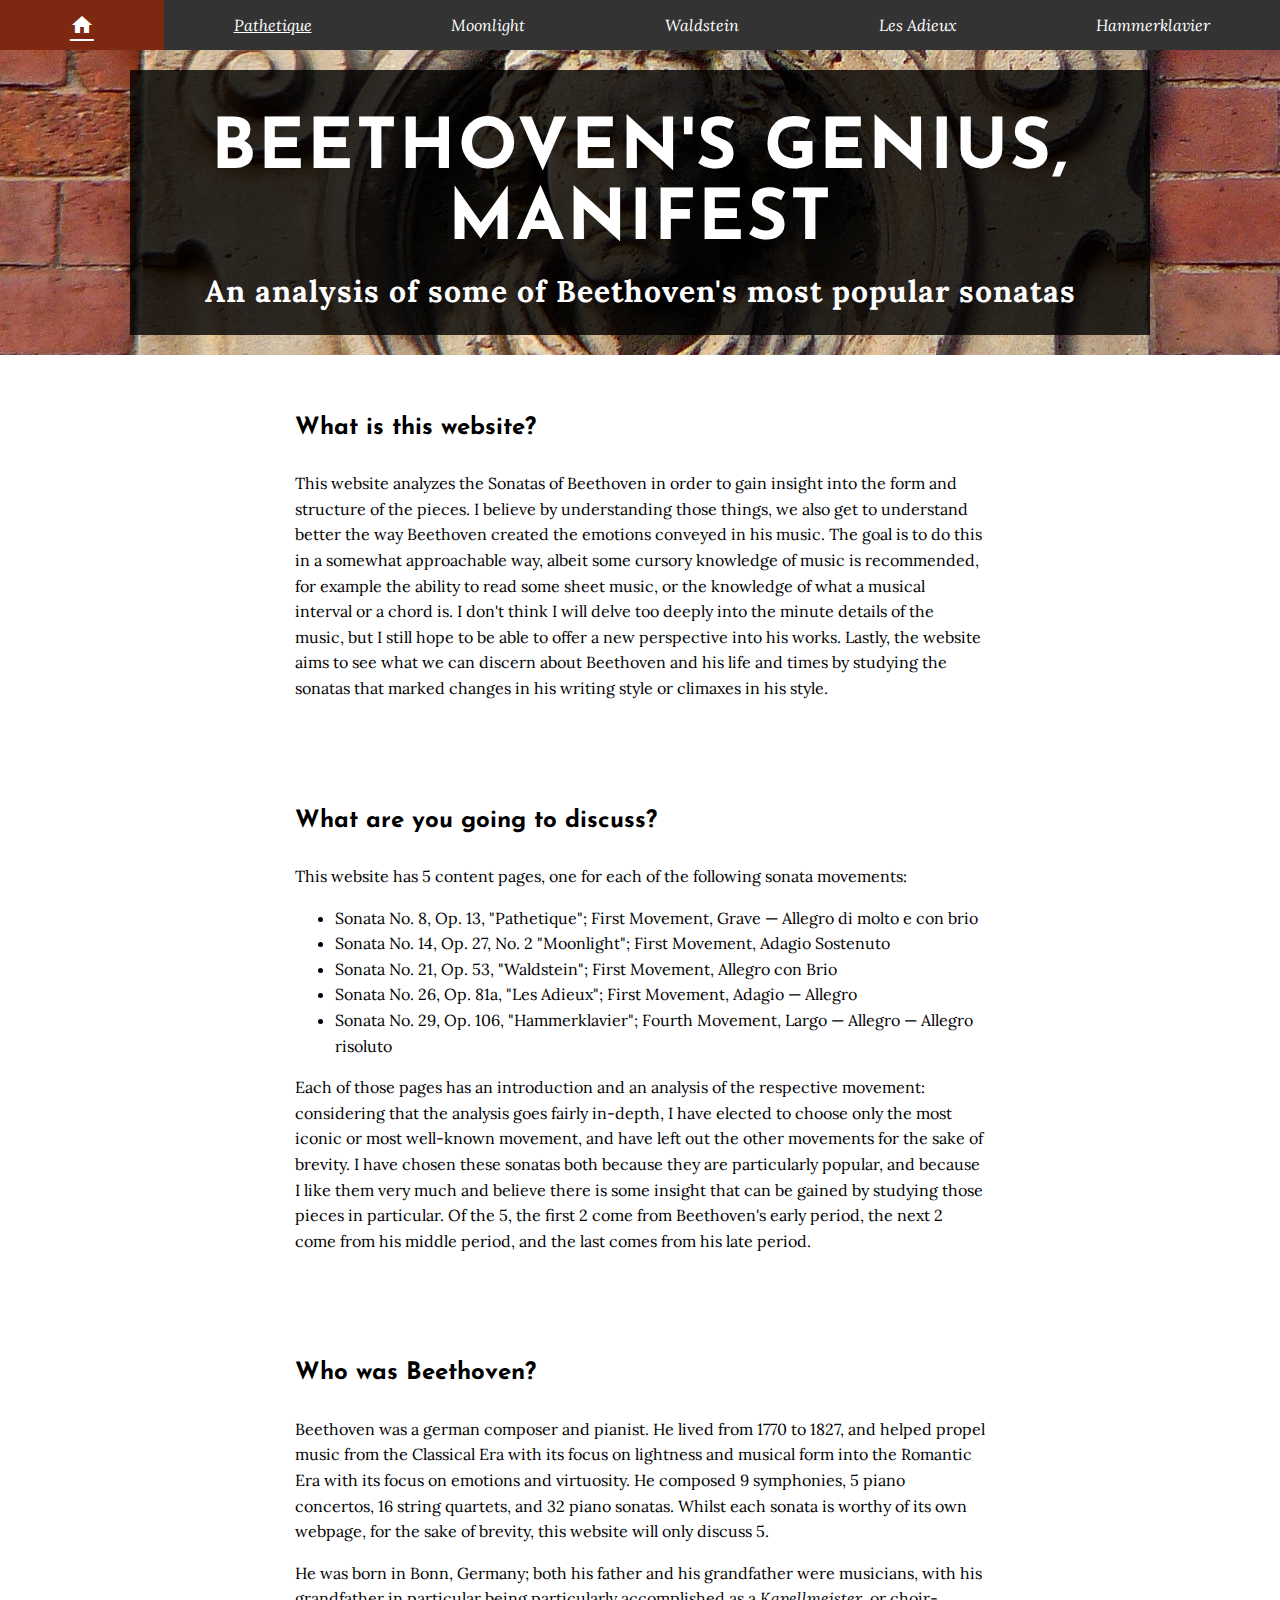
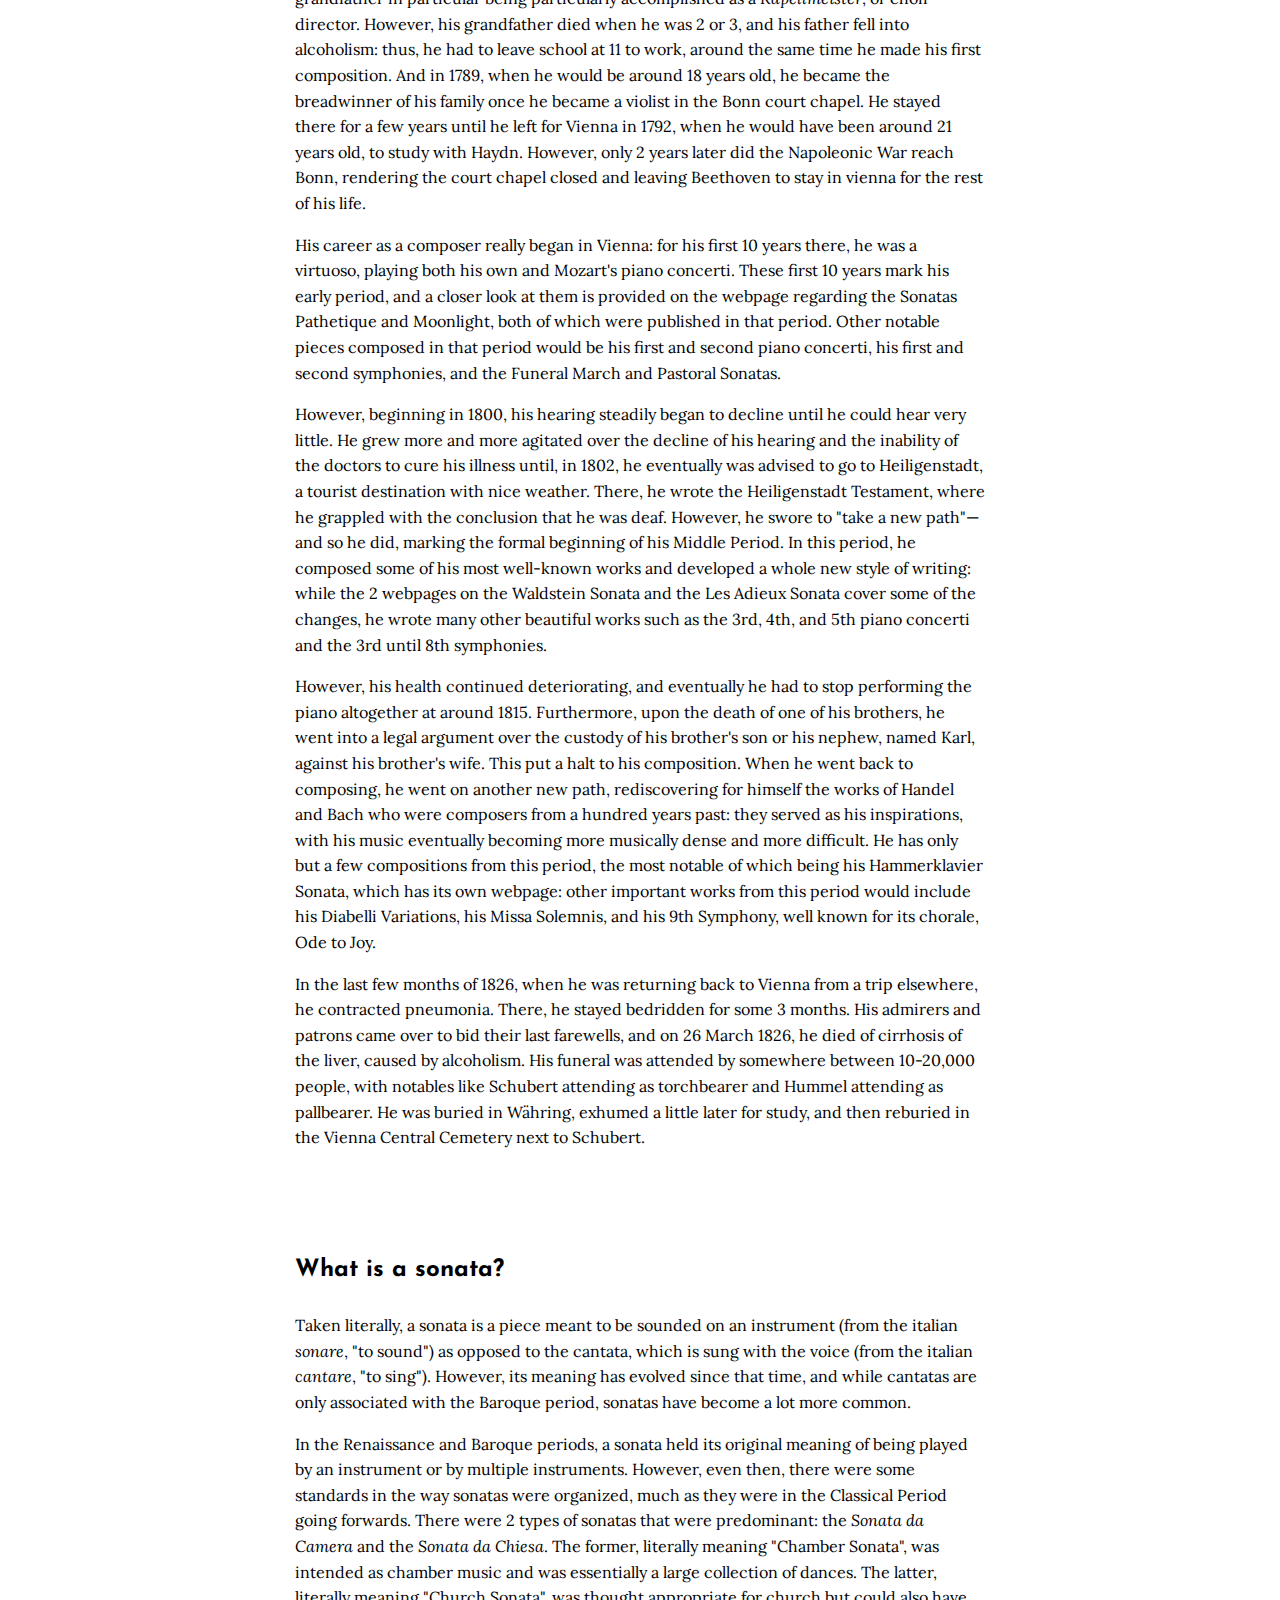
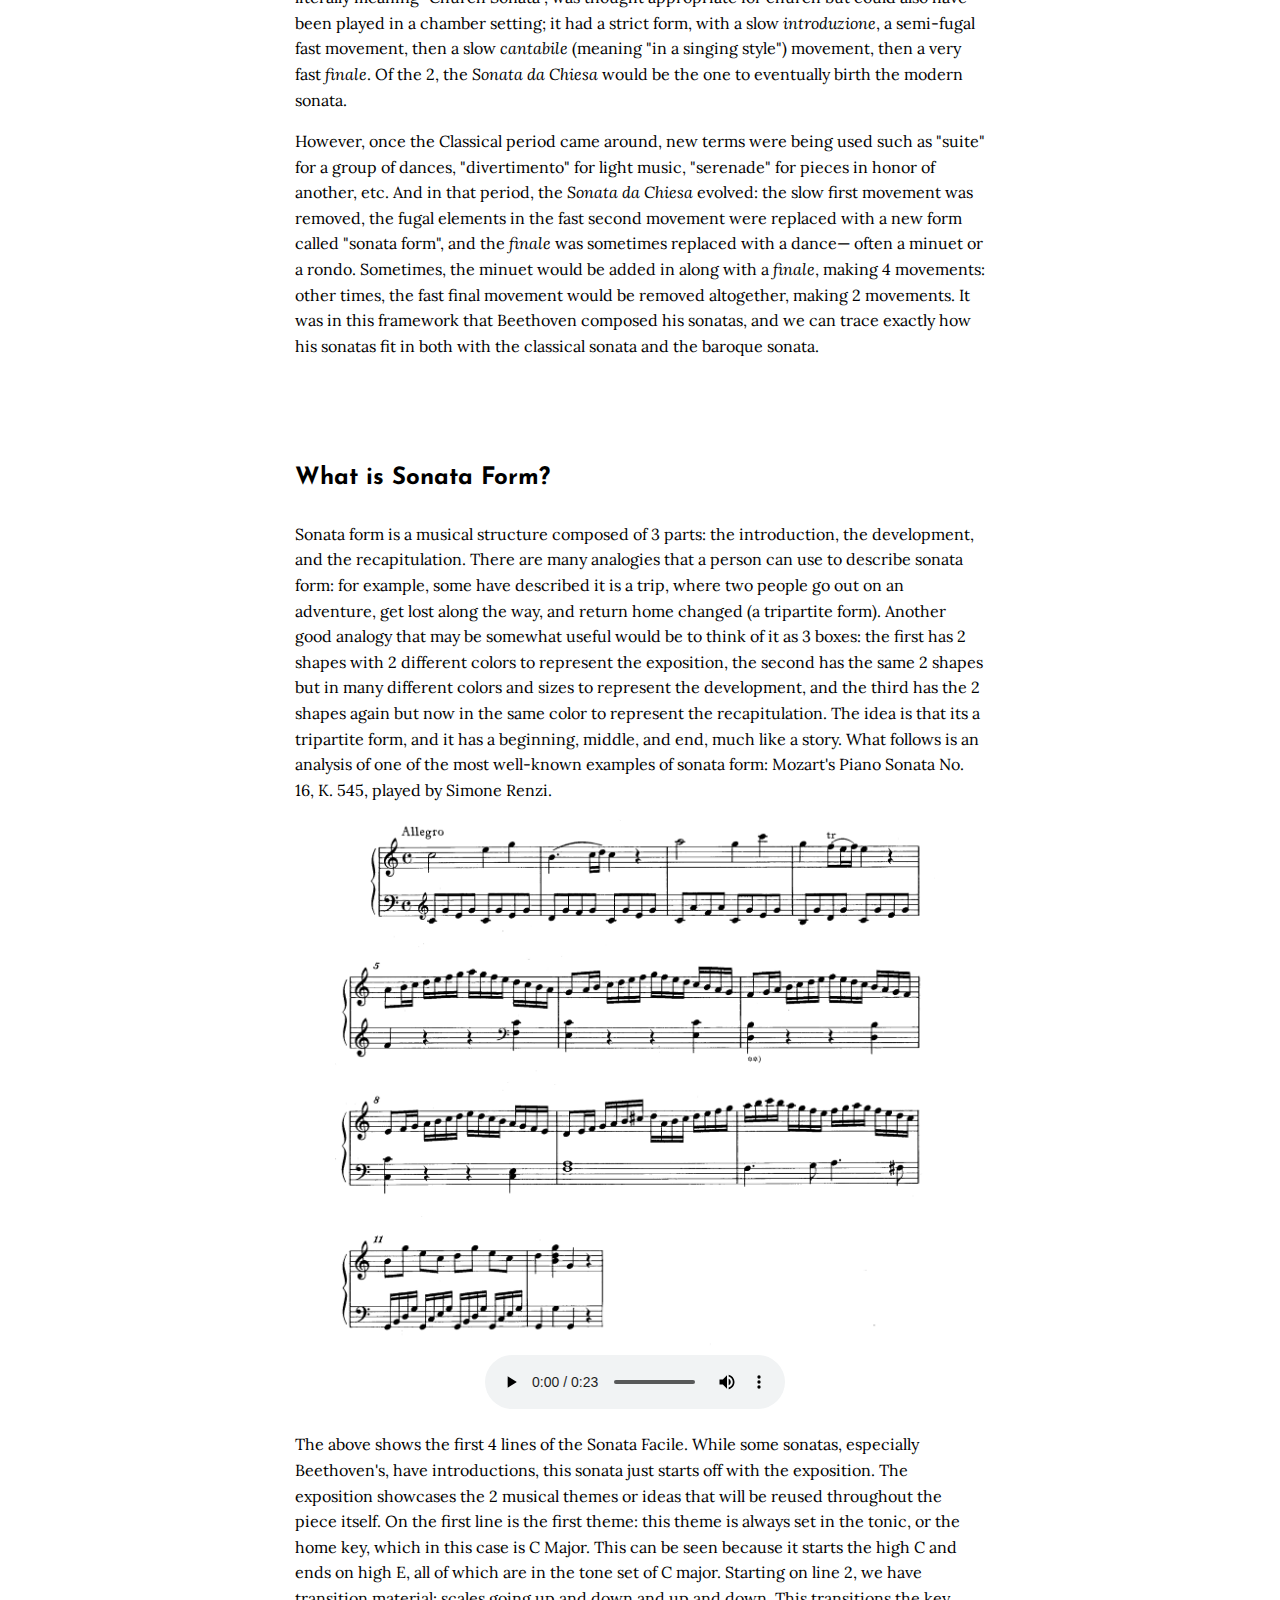
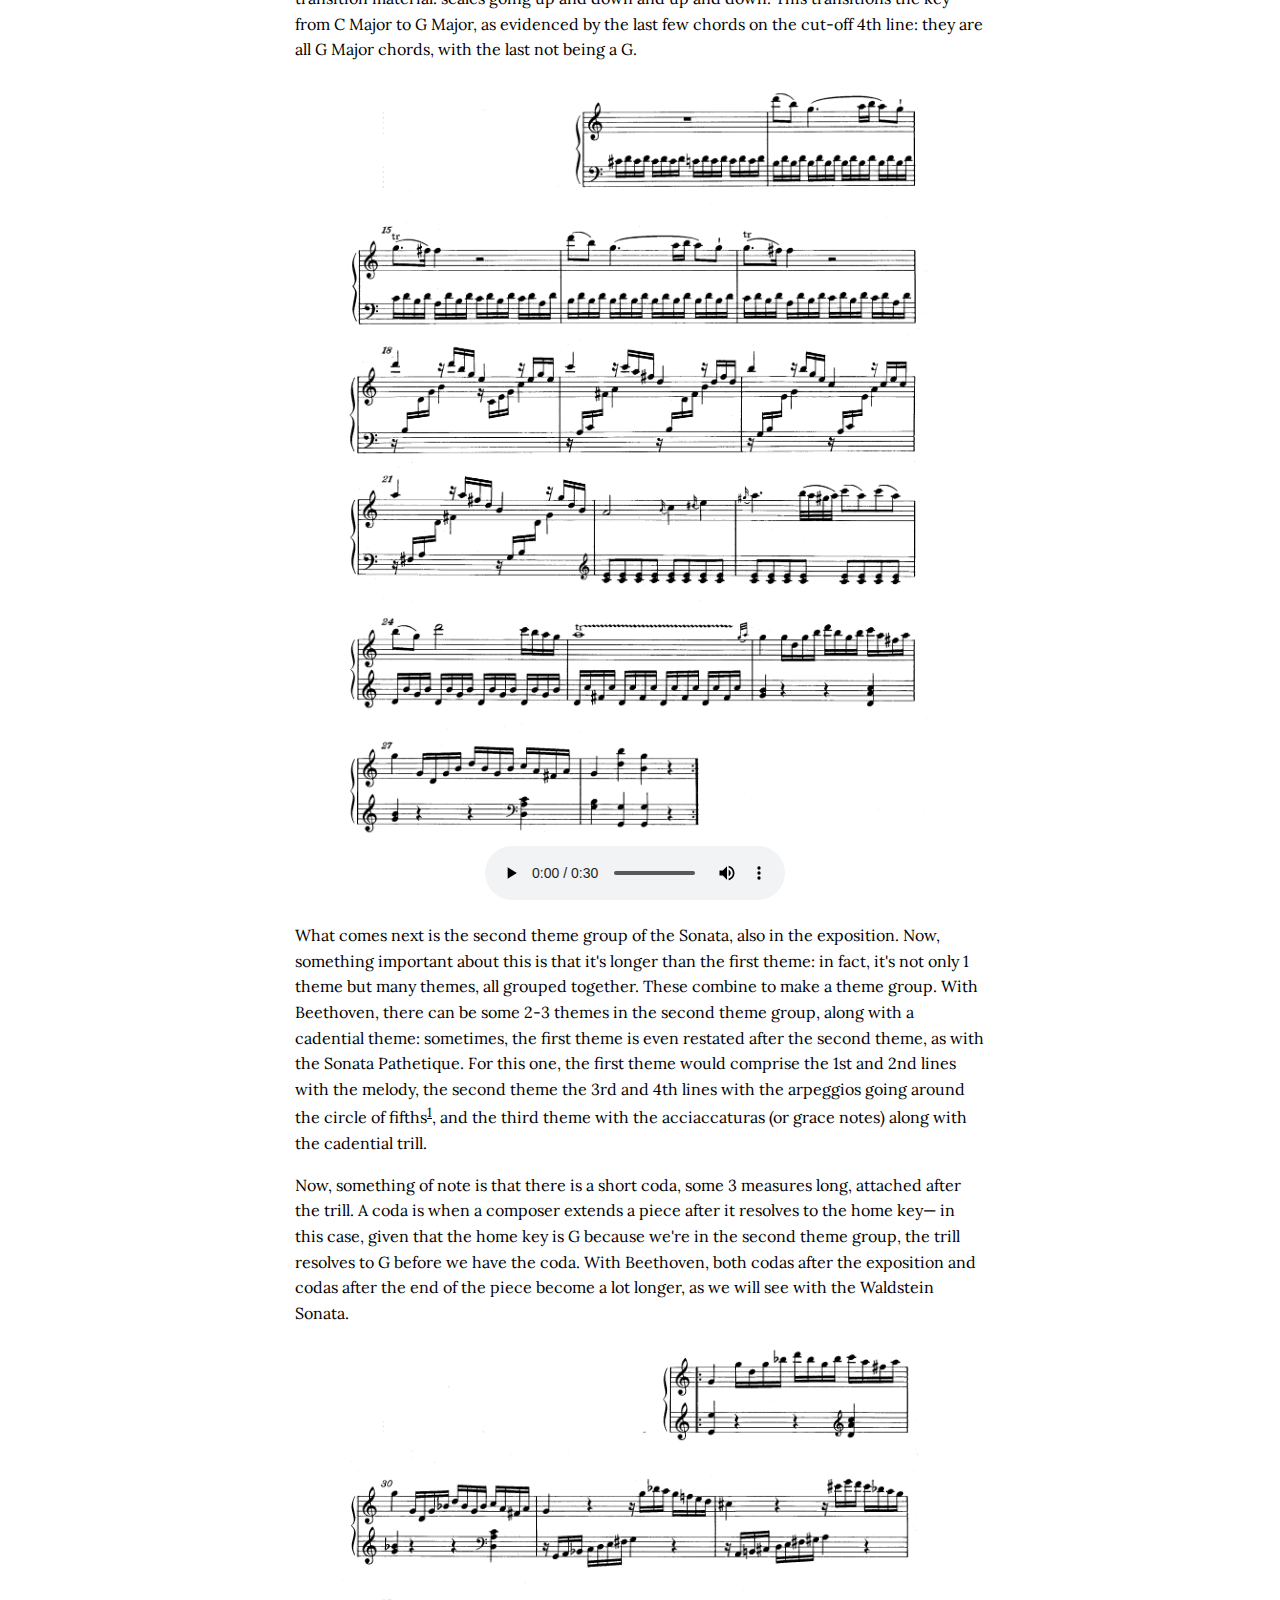
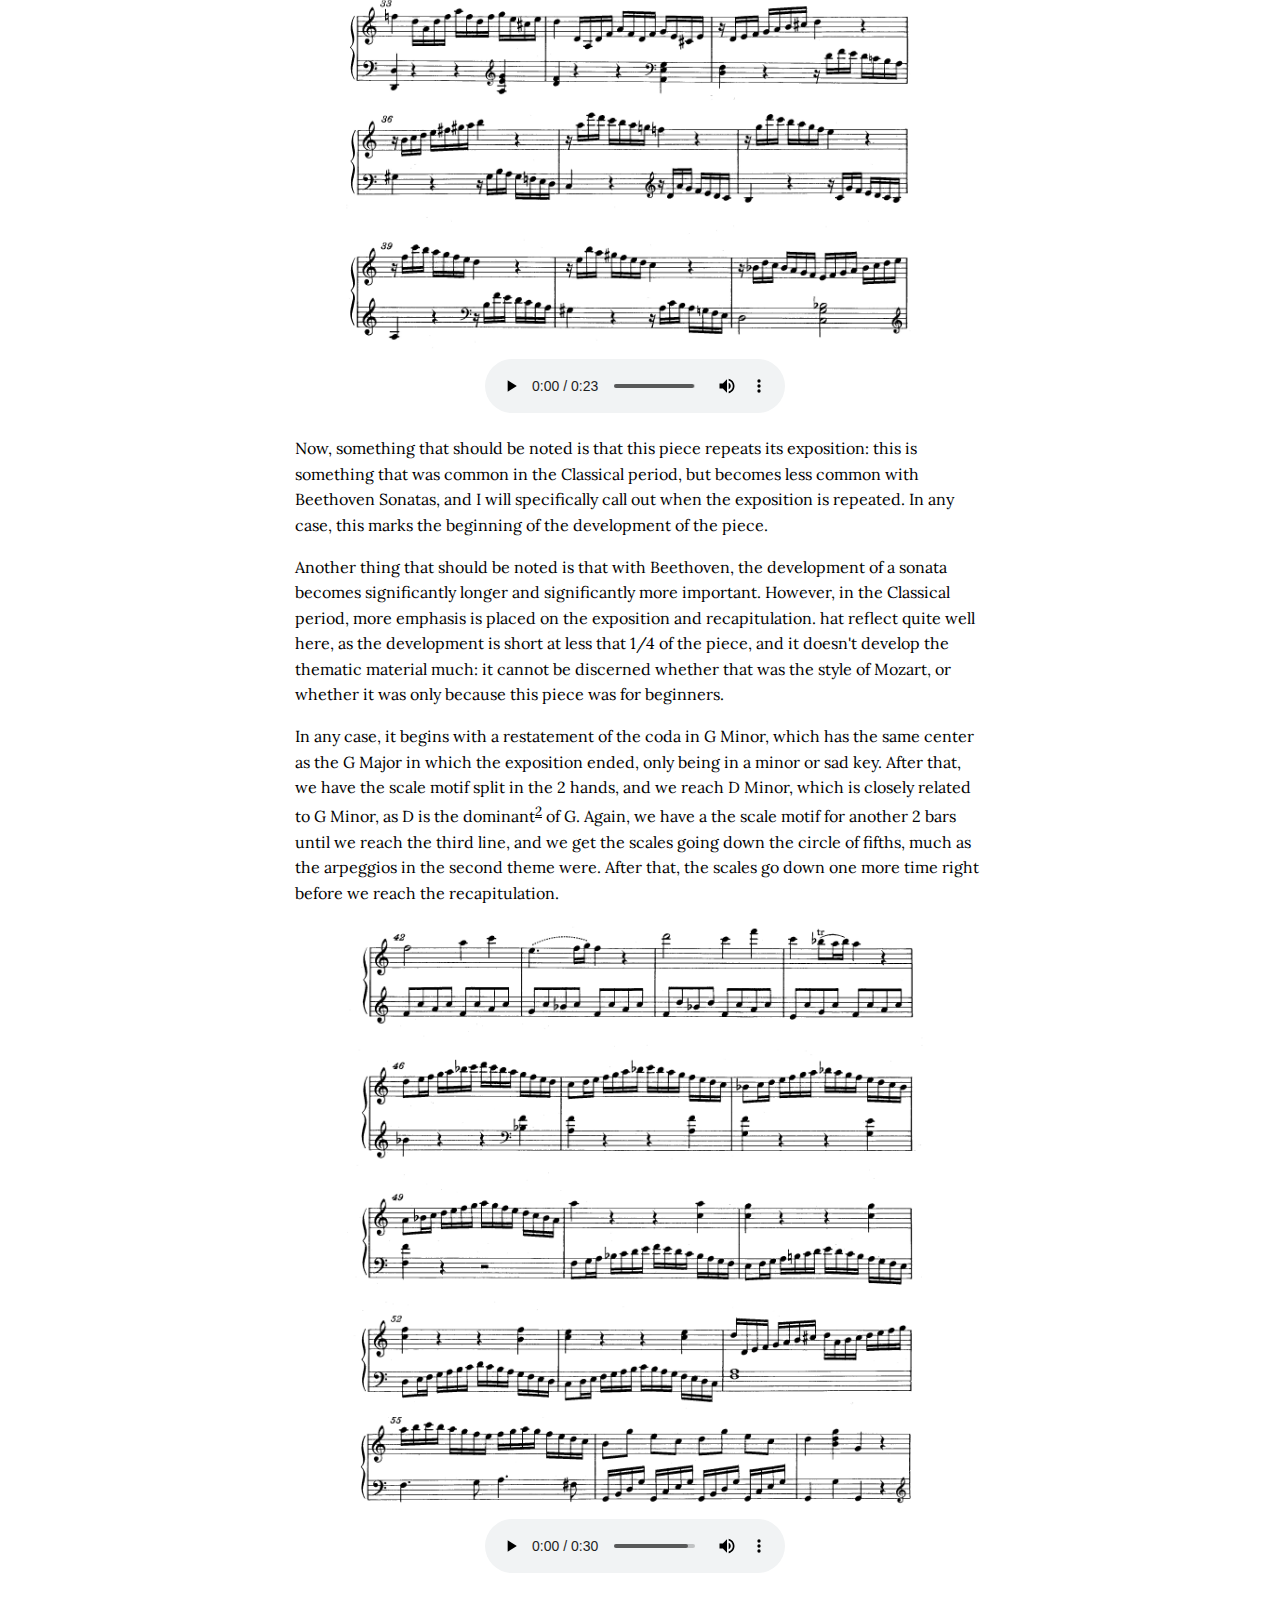
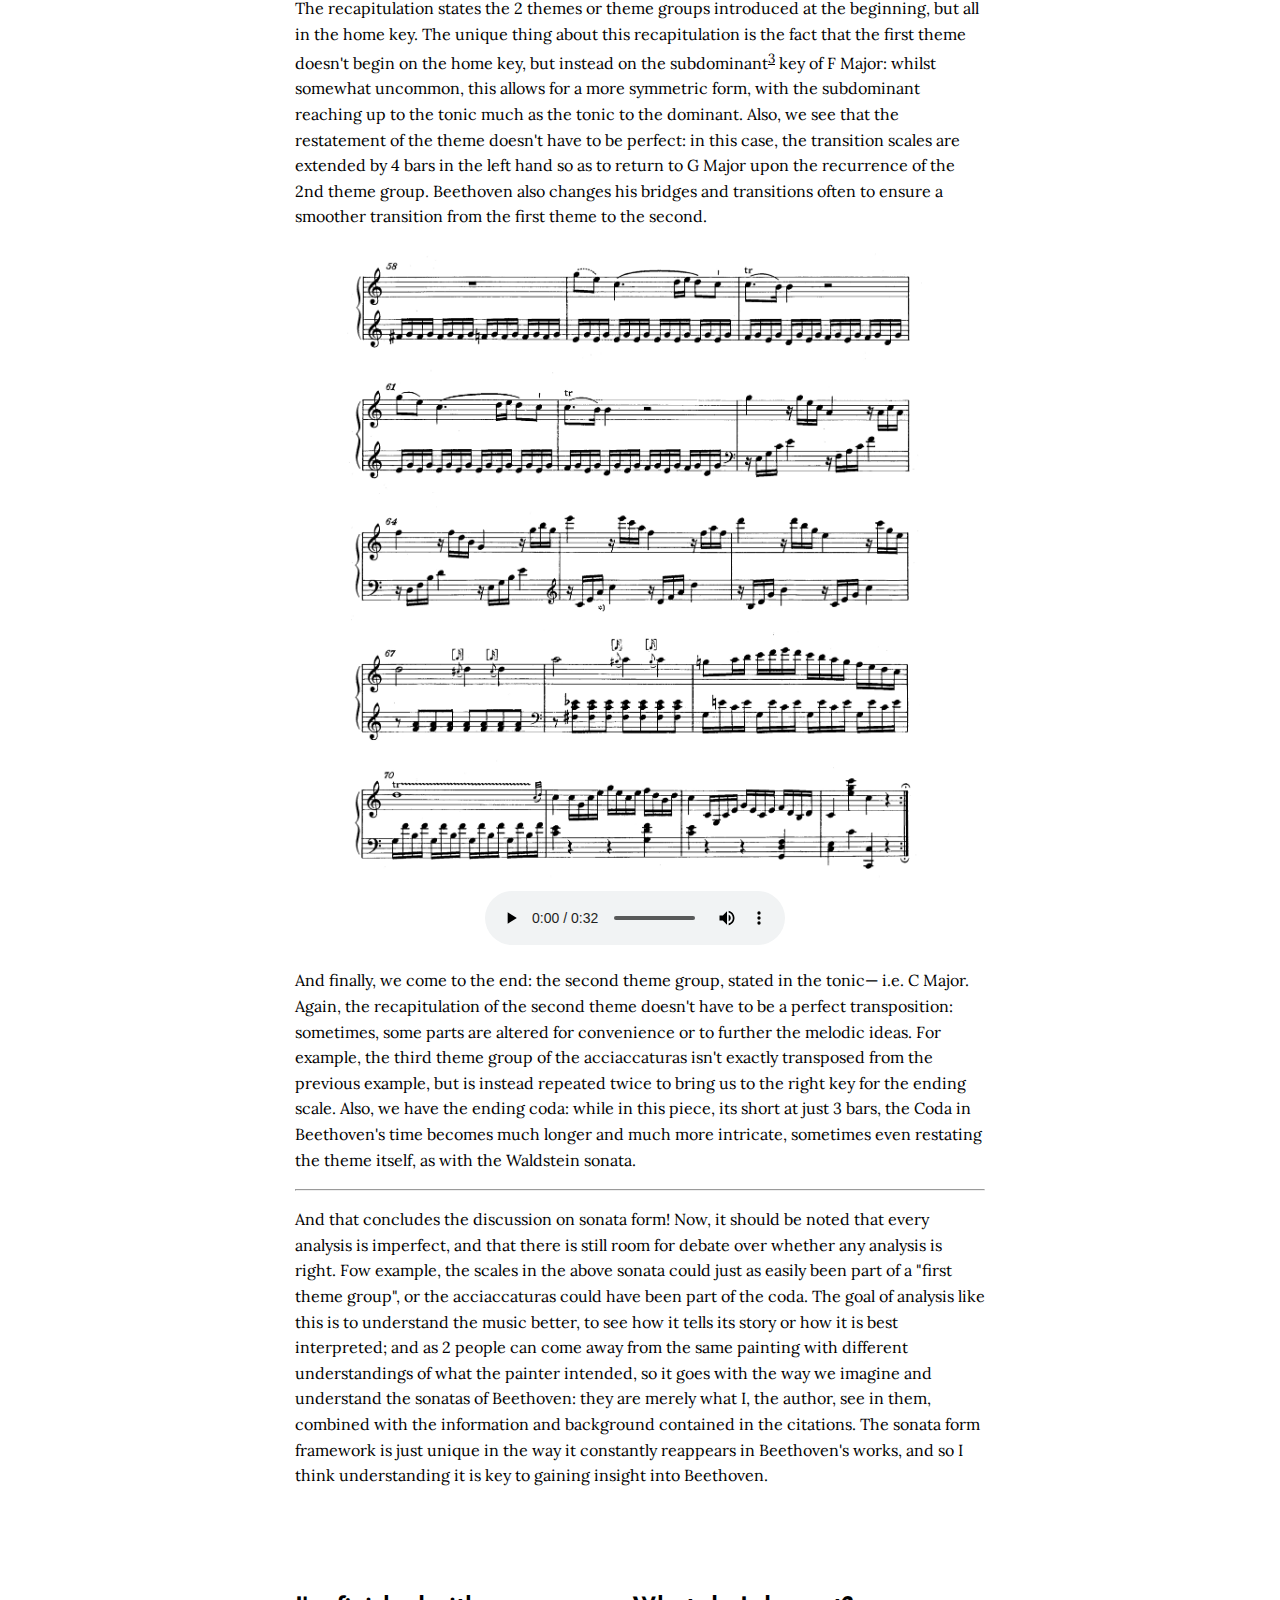
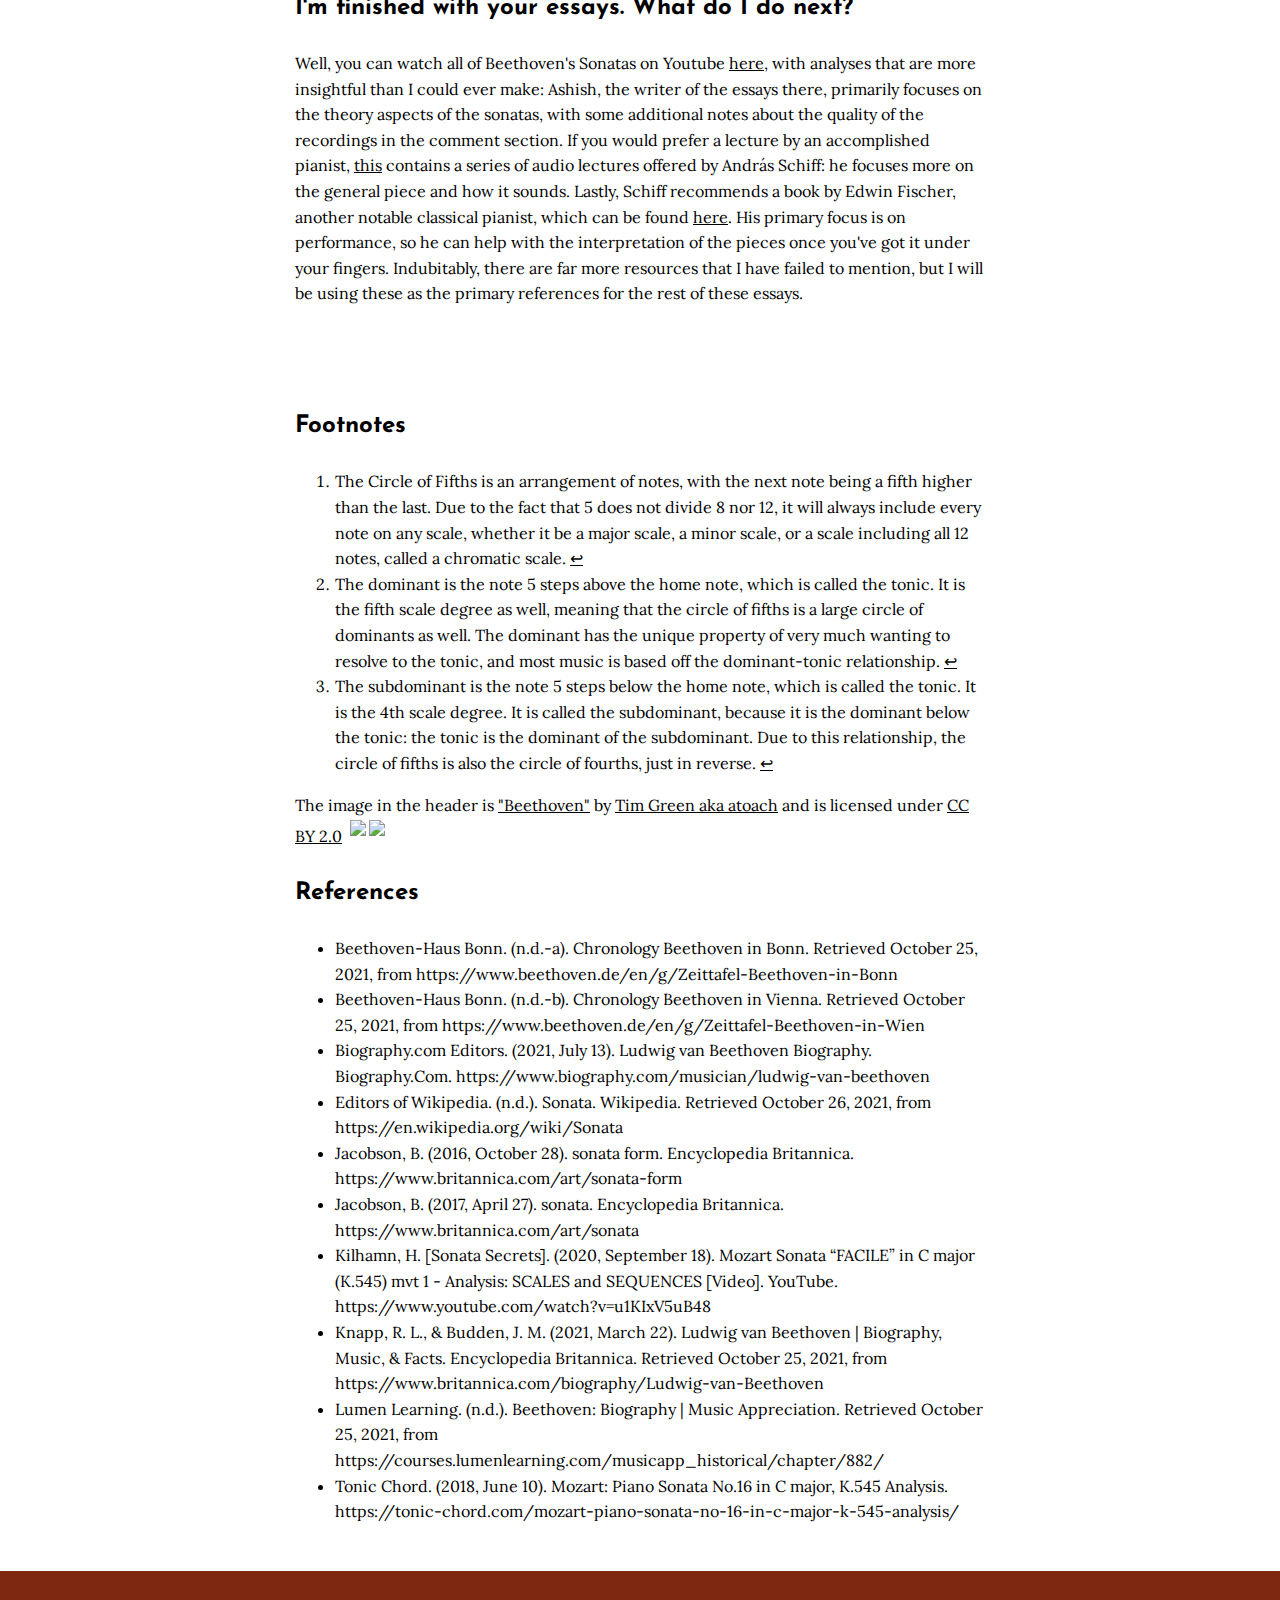
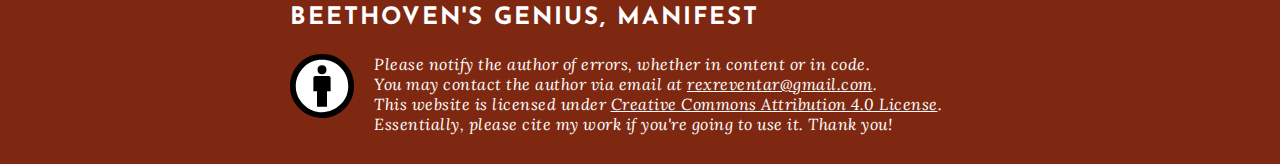
==== index.html @ 54d8767e "Moved index" ====
<!DOCTYPE html>

<html>
    <head>
        <title>Beethoven's Genius Manifest</title>

        <meta charset="utf8" />
        <meta name="author" content="Rex Alphonse Reventar" />
        <meta
            name="description"
            content="An introduction to Beethoven's Piano Sonatas"
        />
        <meta
            name="keywords"
            content="beethoven, sonatas, analysis, music theory"
        />
        <meta name="date" content="10/25/2021" />
        <meta name="revised" content="11/02/2021" />

        <!-- favicons -->
        <link
            rel="apple-touch-icon"
            sizes="180x180"
            href="../images/favicons/apple-touch-icon.png"
        />
        <link
            rel="icon"
            type="image/png"
            sizes="32x32"
            href="../images/favicons/favicon-32x32.png"
        />
        <link
            rel="icon"
            type="image/png"
            sizes="16x16"
            href="../images/favicons/favicon-16x16.png"
        />
        <link rel="manifest" href="../images/favicons/site.webmanifest" />

        <!-- stylesheets and fonts -->
        <link
            href="https://fonts.googleapis.com/css2?family=Lora:ital,wght@0,400;0,700;1,400;1,700&display=swap"
            rel="stylesheet"
        />
        <link
            href="https://fonts.googleapis.com/css2?family=Josefin+Sans:ital,wght@0,300;0,400;0,600;0,700;1,300;1,400;1,600;1,700&display=swap"
            rel="stylesheet"
        />
        <link rel="stylesheet" href="../css/index.css" />

        <!-- that home icon -->
        <link
            rel="stylesheet"
            href="https://fonts.googleapis.com/icon?family=Material+Icons"
        />
    </head>
    <body>
        <nav>
            <ul>
                <li
                    class="material-icons"
                    style="
                        display: flex;
                        justify-content: center;
                        align-items: center;
                    "
                    id="link_index"
                >
                    <a href="./index.html">home</a>
                </li>
                <li id="link_pathetique">
                    <a href="./pathetique.html">Pathetique</a>
                </li>
                <li>Moonlight</li>
                <li>Waldstein</li>
                <li>Les Adieux</li>
                <li>Hammerklavier</li>
            </ul>
        </nav>
        <header>
            <!-- need the div to have a background and to venter text right -->
            <div id="header_center">
                <h1>Beethoven's Genius, Manifest</h1>
                <h2>An analysis of some of Beethoven's most popular sonatas</h2>
            </div>
        </header>
        <main>
            <section>
                <h3>What is this website?</h3>
                <p>
                    This website analyzes the Sonatas of Beethoven in order to
                    gain insight into the form and structure of the pieces. I
                    believe by understanding those things, we also get to
                    understand better the way Beethoven created the emotions
                    conveyed in his music. The goal is to do this in a somewhat
                    approachable way, albeit some cursory knowledge of music is
                    recommended, for example the ability to read some sheet
                    music, or the knowledge of what a musical interval or a
                    chord is. I don't think I will delve too deeply into the
                    minute details of the music, but I still hope to be able to
                    offer a new perspective into his works. Lastly, the website
                    aims to see what we can discern about Beethoven and his life
                    and times by studying the sonatas that marked changes in his
                    writing style or climaxes in his style.
                </p>
            </section>
            <section>
                <h3>What are you going to discuss?</h3>
                <p>
                    This website has 5 content pages, one for each of the
                    following sonata movements:
                </p>
                <ul>
                    <li>
                        Sonata No. 8, Op. 13, "Pathetique"; First Movement,
                        Grave — Allegro di molto e con brio
                    </li>
                    <li>
                        Sonata No. 14, Op. 27, No. 2 "Moonlight"; First
                        Movement, Adagio Sostenuto
                    </li>
                    <li>
                        Sonata No. 21, Op. 53, "Waldstein"; First Movement,
                        Allegro con Brio
                    </li>
                    <li>
                        Sonata No. 26, Op. 81a, "Les Adieux"; First Movement,
                        Adagio — Allegro
                    </li>
                    <li>
                        Sonata No. 29, Op. 106, "Hammerklavier"; Fourth
                        Movement, Largo — Allegro — Allegro risoluto
                    </li>
                </ul>
                <p>
                    Each of those pages has an introduction and an analysis of
                    the respective movement: considering that the analysis goes
                    fairly in-depth, I have elected to choose only the most
                    iconic or most well-known movement, and have left out the
                    other movements for the sake of brevity. I have chosen these
                    sonatas both because they are particularly popular, and
                    because I like them very much and believe there is some
                    insight that can be gained by studying those pieces in
                    particular. Of the 5, the first 2 come from Beethoven's
                    early period, the next 2 come from his middle period, and
                    the last comes from his late period.
                </p>
            </section>
            <section>
                <h3>Who was Beethoven?</h3>
                <p>
                    Beethoven was a german composer and pianist. He lived from
                    1770 to 1827, and helped propel music from the Classical Era
                    with its focus on lightness and musical form into the
                    Romantic Era with its focus on emotions and virtuosity. He
                    composed 9 symphonies, 5 piano concertos, 16 string
                    quartets, and 32 piano sonatas. Whilst each sonata is worthy
                    of its own webpage, for the sake of brevity, this website
                    will only discuss 5.
                </p>
                <p>
                    He was born in Bonn, Germany; both his father and his
                    grandfather were musicians, with his grandfather in
                    particular being particularly accomplished as a
                    <i>Kapellmeister</i>, or choir-director. However, his
                    grandfather died when he was 2 or 3, and his father fell
                    into alcoholism: thus, he had to leave school at 11 to work,
                    around the same time he made his first composition. And in
                    1789, when he would be around 18 years old, he became the
                    breadwinner of his family once he became a violist in the
                    Bonn court chapel. He stayed there for a few years until he
                    left for Vienna in 1792, when he would have been around 21
                    years old, to study with Haydn. However, only 2 years later
                    did the Napoleonic War reach Bonn, rendering the court
                    chapel closed and leaving Beethoven to stay in vienna for
                    the rest of his life.
                </p>
                <p>
                    His career as a composer really began in Vienna: for his
                    first 10 years there, he was a virtuoso, playing both his
                    own and Mozart's piano concerti. These first 10 years mark
                    his early period, and a closer look at them is provided on
                    the webpage regarding the Sonatas Pathetique and Moonlight,
                    both of which were published in that period. Other notable
                    pieces composed in that period would be his first and second
                    piano concerti, his first and second symphonies, and the
                    Funeral March and Pastoral Sonatas.
                </p>
                <p>
                    However, beginning in 1800, his hearing steadily began to
                    decline until he could hear very little. He grew more and
                    more agitated over the decline of his hearing and the
                    inability of the doctors to cure his illness until, in 1802,
                    he eventually was advised to go to Heiligenstadt, a tourist
                    destination with nice weather. There, he wrote the
                    Heiligenstadt Testament, where he grappled with the
                    conclusion that he was deaf. However, he swore to "take a
                    new path"— and so he did, marking the formal beginning of
                    his Middle Period. In this period, he composed some of his
                    most well-known works and developed a whole new style of
                    writing: while the 2 webpages on the Waldstein Sonata and
                    the Les Adieux Sonata cover some of the changes, he wrote
                    many other beautiful works such as the 3rd, 4th, and 5th
                    piano concerti and the 3rd until 8th symphonies.
                </p>
                <p>
                    However, his health continued deteriorating, and eventually
                    he had to stop performing the piano altogether at around
                    1815. Furthermore, upon the death of one of his brothers, he
                    went into a legal argument over the custody of his brother's
                    son or his nephew, named Karl, against his brother's wife.
                    This put a halt to his composition. When he went back to
                    composing, he went on another new path, rediscovering for
                    himself the works of Handel and Bach who were composers from
                    a hundred years past: they served as his inspirations, with
                    his music eventually becoming more musically dense and more
                    difficult. He has only but a few compositions from this
                    period, the most notable of which being his Hammerklavier
                    Sonata, which has its own webpage: other important works
                    from this period would include his Diabelli Variations, his
                    Missa Solemnis, and his 9th Symphony, well known for its
                    chorale, Ode to Joy.
                </p>
                <p>
                    In the last few months of 1826, when he was returning back
                    to Vienna from a trip elsewhere, he contracted pneumonia.
                    There, he stayed bedridden for some 3 months. His admirers
                    and patrons came over to bid their last farewells, and on 26
                    March 1826, he died of cirrhosis of the liver, caused by
                    alcoholism. His funeral was attended by somewhere between
                    10-20,000 people, with notables like Schubert attending as
                    torchbearer and Hummel attending as pallbearer. He was
                    buried in Währing, exhumed a little later for study, and
                    then reburied in the Vienna Central Cemetery next to
                    Schubert.
                </p>
            </section>
            <section>
                <h3>What is a sonata?</h3>
                <p>
                    Taken literally, a sonata is a piece meant to be sounded on
                    an instrument (from the italian <i>sonare</i>, "to sound")
                    as opposed to the cantata, which is sung with the voice
                    (from the italian <i>cantare</i>, "to sing"). However, its
                    meaning has evolved since that time, and while cantatas are
                    only associated with the Baroque period, sonatas have become
                    a lot more common.
                </p>
                <p>
                    In the Renaissance and Baroque periods, a sonata held its
                    original meaning of being played by an instrument or by
                    multiple instruments. However, even then, there were some
                    standards in the way sonatas were organized, much as they
                    were in the Classical Period going forwards. There were 2
                    types of sonatas that were predominant: the
                    <i>Sonata da Camera</i> and the <i>Sonata da Chiesa</i>. The
                    former, literally meaning "Chamber Sonata", was intended as
                    chamber music and was essentially a large collection of
                    dances. The latter, literally meaning "Church Sonata", was
                    thought appropriate for church but could also have been
                    played in a chamber setting; it had a strict form, with a
                    slow <i>introduzione</i>, a semi-fugal fast movement, then a
                    slow <i>cantabile</i> (meaning "in a singing style")
                    movement, then a very fast <i>finale</i>. Of the 2, the
                    <i>Sonata da Chiesa</i>
                    would be the one to eventually birth the modern sonata.
                </p>
                <p>
                    However, once the Classical period came around, new terms
                    were being used such as "suite" for a group of dances,
                    "divertimento" for light music, "serenade" for pieces in
                    honor of another, etc. And in that period, the
                    <i>Sonata da Chiesa</i> evolved: the slow first movement was
                    removed, the fugal elements in the fast second movement were
                    replaced with a new form called "sonata form", and the
                    <i>finale</i> was sometimes replaced with a dance— often a
                    minuet or a rondo. Sometimes, the minuet would be added in
                    along with a <i>finale</i>, making 4 movements: other times,
                    the fast final movement would be removed altogether, making
                    2 movements. It was in this framework that Beethoven
                    composed his sonatas, and we can trace exactly how his
                    sonatas fit in both with the classical sonata and the
                    baroque sonata.
                </p>
            </section>
            <section>
                <h3>What is Sonata Form?</h3>
                <p>
                    Sonata form is a musical structure composed of 3 parts: the
                    introduction, the development, and the recapitulation. There
                    are many analogies that a person can use to describe sonata
                    form: for example, some have described it is a trip, where
                    two people go out on an adventure, get lost along the way,
                    and return home changed (a tripartite form). Another good
                    analogy that may be somewhat useful would be to think of it
                    as 3 boxes: the first has 2 shapes with 2 different colors
                    to represent the exposition, the second has the same 2
                    shapes but in many different colors and sizes to represent
                    the development, and the third has the 2 shapes again but
                    now in the same color to represent the recapitulation. The
                    idea is that its a tripartite form, and it has a beginning,
                    middle, and end, much like a story. What follows is an
                    analysis of one of the most well-known examples of sonata
                    form: Mozart's Piano Sonata No. 16, K. 545, played by Simone
                    Renzi.
                </p>
                <figure>
                    <img
                        src="../images/mozart_sonata_facile_expo_1.jpg"
                        alt="The first 4 lines of the Sonata Facile"
                        title="The first theme of the Sonata and the transition"
                    />
                    <audio controls src="../audio/01-Expo, Theme 1.mp3">
                        Your browser does not support the
                        <code>audio</code> element.
                    </audio>
                </figure>
                <p>
                    The above shows the first 4 lines of the Sonata Facile.
                    While some sonatas, especially Beethoven's, have
                    introductions, this sonata just starts off with the
                    exposition. The exposition showcases the 2 musical themes or
                    ideas that will be reused throughout the piece itself. On
                    the first line is the first theme: this theme is always set
                    in the tonic, or the home key, which in this case is C
                    Major. This can be seen because it starts the high C and
                    ends on high E, all of which are in the tone set of C major.
                    Starting on line 2, we have transition material: scales
                    going up and down and up and down. This transitions the key
                    from C Major to G Major, as evidenced by the last few chords
                    on the cut-off 4th line: they are all G Major chords, with
                    the last not being a G.
                </p>
                <figure>
                    <img
                        src="../images/mozart_sonata_facile_expo_2-1.jpg"
                        alt="The next 6 lines of Mozart's Sonata Facile"
                        title="The second theme group of the Sonata Facile"
                    />
                    <audio controls src="../audio/02-Expo, Theme 2.mp3">
                        Your browser does not support the
                        <code>audio</code> element.
                    </audio>
                </figure>
                <p>
                    What comes next is the second theme group of the Sonata,
                    also in the exposition. Now, something important about this
                    is that it's longer than the first theme: in fact, it's not
                    only 1 theme but many themes, all grouped together. These
                    combine to make a theme group. With Beethoven, there can be
                    some 2-3 themes in the second theme group, along with a
                    cadential theme: sometimes, the first theme is even restated
                    after the second theme, as with the Sonata Pathetique. For
                    this one, the first theme would comprise the 1st and 2nd
                    lines with the melody, the second theme the 3rd and 4th
                    lines with the arpeggios going around the circle of
                    fifths<sup id="footnote-1-ref"
                        ><a href="#footnote-1">1</a></sup
                    >, and the third theme with the acciaccaturas (or grace
                    notes) along with the cadential trill.
                </p>
                <p>
                    Now, something of note is that there is a short coda, some 3
                    measures long, attached after the trill. A coda is when a
                    composer extends a piece after it resolves to the home key—
                    in this case, given that the home key is G because we're in
                    the second theme group, the trill resolves to G before we
                    have the coda. With Beethoven, both codas after the
                    exposition and codas after the end of the piece become a lot
                    longer, as we will see with the Waldstein Sonata.
                </p>
                <figure>
                    <img
                        src="../images/mozart_sonata_facile_dev.jpg"
                        alt="The next 5 lines of Mozart's Sonata Facile"
                        title="The development of the Sonata Facile"
                    />
                    <audio controls src="../audio/04-Development.mp3">
                        Your browser does not support the
                        <code>audio</code> element.
                    </audio>
                </figure>
                <p>
                    Now, something that should be noted is that this piece
                    repeats its exposition: this is something that was common in
                    the Classical period, but becomes less common with Beethoven
                    Sonatas, and I will specifically call out when the
                    exposition is repeated. In any case, this marks the
                    beginning of the development of the piece.
                </p>
                <p>
                    Another thing that should be noted is that with Beethoven,
                    the development of a sonata becomes significantly longer and
                    significantly more important. However, in the Classical
                    period, more emphasis is placed on the exposition and
                    recapitulation. hat reflect quite well here, as the
                    development is short at less that 1/4 of the piece, and it
                    doesn't develop the thematic material much: it cannot be
                    discerned whether that was the style of Mozart, or whether
                    it was only because this piece was for beginners.
                </p>
                <p>
                    In any case, it begins with a restatement of the coda in G
                    Minor, which has the same center as the G Major in which the
                    exposition ended, only being in a minor or sad key. After
                    that, we have the scale motif split in the 2 hands, and we
                    reach D Minor, which is closely related to G Minor, as D is
                    the dominant<sup id="footnote-2-ref"
                        ><a href="#footnote-2">2</a></sup
                    >
                    of G. Again, we have a the scale motif for another 2 bars
                    until we reach the third line, and we get the scales going
                    down the circle of fifths, much as the arpeggios in the
                    second theme were. After that, the scales go down one more
                    time right before we reach the recapitulation.
                </p>
                <figure>
                    <img
                        src="../images/mozart_sonata_facile_recap_1.jpg"
                        alt="The next 5 lines of Mozart's Sonata Facile"
                        title="The recapitulation of the first theme of the Sonata Facile"
                    />
                    <audio controls src="../audio/05-Recap, Theme 1.mp3">
                        Your browser does not support the
                        <code>audio</code> element.
                    </audio>
                </figure>
                <p>
                    The recapitulation states the 2 themes or theme groups
                    introduced at the beginning, but all in the home key. The
                    unique thing about this recapitulation is the fact that the
                    first theme doesn't begin on the home key, but instead on
                    the subdominant<sup id="footnote-3-ref"
                        ><a href="#footnote-3">3</a></sup
                    >
                    key of F Major: whilst somewhat uncommon, this allows for a
                    more symmetric form, with the subdominant reaching up to the
                    tonic much as the tonic to the dominant. Also, we see that
                    the restatement of the theme doesn't have to be perfect: in
                    this case, the transition scales are extended by 4 bars in
                    the left hand so as to return to G Major upon the recurrence
                    of the 2nd theme group. Beethoven also changes his bridges
                    and transitions often to ensure a smoother transition from
                    the first theme to the second.
                </p>
                <figure>
                    <img
                        src="../images/mozart_sonata_facile_recap_2.jpg"
                        alt="The last 5 lines of Mozart's Sonata Facile"
                        title="The recapitulation of the second theme of the Sonata Facile"
                    />
                    <audio controls src="../audio/06-Recap, Theme 2.mp3">
                        Your browser does not support the
                        <code>audio</code> element.
                    </audio>
                </figure>
                <p>
                    And finally, we come to the end: the second theme group,
                    stated in the tonic— i.e. C Major. Again, the recapitulation
                    of the second theme doesn't have to be a perfect
                    transposition: sometimes, some parts are altered for
                    convenience or to further the melodic ideas. For example,
                    the third theme group of the acciaccaturas isn't exactly
                    transposed from the previous example, but is instead
                    repeated twice to bring us to the right key for the ending
                    scale. Also, we have the ending coda: while in this piece,
                    its short at just 3 bars, the Coda in Beethoven's time
                    becomes much longer and much more intricate, sometimes even
                    restating the theme itself, as with the Waldstein sonata.
                </p>
                <hr />
                <p>
                    And that concludes the discussion on sonata form! Now, it
                    should be noted that every analysis is imperfect, and that
                    there is still room for debate over whether any analysis is
                    right. Fow example, the scales in the above sonata could
                    just as easily been part of a "first theme group", or the
                    acciaccaturas could have been part of the coda. The goal of
                    analysis like this is to understand the music better, to see
                    how it tells its story or how it is best interpreted; and as
                    2 people can come away from the same painting with different
                    understandings of what the painter intended, so it goes with
                    the way we imagine and understand the sonatas of Beethoven:
                    they are merely what I, the author, see in them, combined
                    with the information and background contained in the
                    citations. The sonata form framework is just unique in the
                    way it constantly reappears in Beethoven's works, and so I
                    think understanding it is key to gaining insight into
                    Beethoven.
                </p>
            </section>
            <section>
                <h3>I'm finished with your essays. What do I do next?</h3>
                <p>
                    Well, you can watch all of Beethoven's Sonatas on Youtube
                    <a
                        href="https://www.youtube.com/playlist?list=PLmdMr9Or9Em58wxArIIYr9X7u3YPYlF8T"
                        target="”_blank”"
                        rel="noopener noreferrer"
                        >here</a
                    >, with analyses that are more insightful than I could ever
                    make: Ashish, the writer of the essays there, primarily
                    focuses on the theory aspects of the sonatas, with some
                    additional notes about the quality of the recordings in the
                    comment section. If you would prefer a lecture by an
                    accomplished pianist,
                    <a
                        href="https://www.youtube.com/playlist?list=PLoNBbqXltyeKMjF_uRbSnXNsGO_h3MqZC"
                        target="”_blank”"
                        rel="noopener noreferrer"
                        >this</a
                    >
                    contains a series of audio lectures offered by András
                    Schiff: he focuses more on the general piece and how it
                    sounds. Lastly, Schiff recommends a book by Edwin Fischer,
                    another notable classical pianist, which can be found
                    <a
                        href="http://waltercosand.com/CosandScores/Composers%20E-K/Fischer,%20Edwin/Fischer-Beethoven's_Piano_Sonatas.pdf"
                        target="”_blank”"
                        rel="noopener noreferrer"
                        >here</a
                    >. His primary focus is on performance, so he can help with
                    the interpretation of the pieces once you've got it under
                    your fingers. Indubitably, there are far more resources that
                    I have failed to mention, but I will be using these as the
                    primary references for the rest of these essays.
                </p>
            </section>
            <section>
                <h3>Footnotes</h3>
                <ol>
                    <li id="footnote-1">
                        The Circle of Fifths is an arrangement of notes, with
                        the next note being a fifth higher than the last. Due to
                        the fact that 5 does not divide 8 nor 12, it will always
                        include every note on any scale, whether it be a major
                        scale, a minor scale, or a scale including all 12 notes,
                        called a chromatic scale.

                        <a href="#footnote-1-ref">&#8617;</a>
                    </li>
                    <li id="footnote-2">
                        The dominant is the note 5 steps above the home note,
                        which is called the tonic. It is the fifth scale degree
                        as well, meaning that the circle of fifths is a large
                        circle of dominants as well. The dominant has the unique
                        property of very much wanting to resolve to the tonic,
                        and most music is based off the dominant-tonic
                        relationship.

                        <a href="#footnote-2-ref">&#8617;</a>
                    </li>
                    <li id="footnote-3">
                        The subdominant is the note 5 steps below the home note,
                        which is called the tonic. It is the 4th scale degree.
                        It is called the subdominant, because it is the dominant
                        below the tonic: the tonic is the dominant of the
                        subdominant. Due to this relationship, the circle of
                        fifths is also the circle of fourths, just in reverse.

                        <a href="#footnote-3-ref">&#8617;</a>
                    </li>
                </ol>
                <p>
                    The image in the header is
                    <a
                        href="https://www.flickr.com/photos/93416311@N00/3020521250"
                        >"Beethoven"</a
                    >
                    <span
                        >by
                        <a href="https://www.flickr.com/photos/93416311@N00"
                            >Tim Green aka atoach</a
                        ></span
                    >
                    and is licensed under
                    <a
                        href="https://creativecommons.org/licenses/by/2.0/?ref=ccsearch&atype=html"
                        style="margin-right: 5px"
                        >CC BY 2.0</a
                    ><a
                        href="https://creativecommons.org/licenses/by/2.0/?ref=ccsearch&atype=html"
                        target="_blank"
                        rel="noopener noreferrer"
                        style="
                            display: inline-block;
                            white-space: none;
                            margin-top: 2px;
                            margin-left: 3px;
                            height: 22px !important;
                        "
                        ><img
                            style="
                                height: inherit;
                                margin-right: 3px;
                                display: inline-block;
                            "
                            src="https://search.creativecommons.org/static/img/cc_icon.svg?image_id=da808176-0bcb-402f-b363-b18974244ae5" /><img
                            style="
                                height: inherit;
                                margin-right: 3px;
                                display: inline-block;
                            "
                            src="https://search.creativecommons.org/static/img/cc-by_icon.svg"
                    /></a>
                </p>
                <h3>References</h3>
                <ul id="references">
                    <li>
                        Beethoven-Haus Bonn. (n.d.-a). Chronology Beethoven in
                        Bonn. Retrieved October 25, 2021, from
                        https://www.beethoven.de/en/g/Zeittafel-Beethoven-in-Bonn
                    </li>
                    <li>
                        Beethoven-Haus Bonn. (n.d.-b). Chronology Beethoven in
                        Vienna. Retrieved October 25, 2021, from
                        https://www.beethoven.de/en/g/Zeittafel-Beethoven-in-Wien
                    </li>
                    <li>
                        Biography.com Editors. (2021, July 13). Ludwig van
                        Beethoven Biography. Biography.Com.
                        https://www.biography.com/musician/ludwig-van-beethoven
                    </li>
                    <li>
                        Editors of Wikipedia. (n.d.). Sonata. Wikipedia.
                        Retrieved October 26, 2021, from
                        https://en.wikipedia.org/wiki/Sonata
                    </li>
                    <li>
                        Jacobson, B. (2016, October 28). sonata form.
                        Encyclopedia Britannica.
                        https://www.britannica.com/art/sonata-form
                    </li>
                    <li>
                        Jacobson, B. (2017, April 27). sonata. Encyclopedia
                        Britannica. https://www.britannica.com/art/sonata
                    </li>
                    <li>
                        Kilhamn, H. [Sonata Secrets]. (2020, September 18).
                        Mozart Sonata “FACILE” in C major (K.545) mvt 1 -
                        Analysis: SCALES and SEQUENCES [Video]. YouTube.
                        https://www.youtube.com/watch?v=u1KIxV5uB48
                    </li>
                    <li>
                        Knapp, R. L., & Budden, J. M. (2021, March 22). Ludwig
                        van Beethoven | Biography, Music, & Facts. Encyclopedia
                        Britannica. Retrieved October 25, 2021, from
                        https://www.britannica.com/biography/Ludwig-van-Beethoven
                    </li>
                    <li>
                        Lumen Learning. (n.d.). Beethoven: Biography | Music
                        Appreciation. Retrieved October 25, 2021, from
                        https://courses.lumenlearning.com/musicapp_historical/chapter/882/
                    </li>
                    <li>
                        Tonic Chord. (2018, June 10). Mozart: Piano Sonata No.16
                        in C major, K.545 Analysis.
                        https://tonic-chord.com/mozart-piano-sonata-no-16-in-c-major-k-545-analysis/
                    </li>
                </ul>
            </section>
        </main>
        <footer>
            <!-- need the div to have a background and to venter text right -->
            <div id="footer_center">
                <h3>Beethoven's Genius, Manifest</h3>
                <img src="../images/cc-by.svg" alt="cc-by" />
                <address>
                    Please notify the author of errors, whether in content or in
                    code. <br />
                    You may contact the author via email at
                    <a href="mailto:rexreventar@gmail.com"
                        >rexreventar@gmail.com</a
                    >. <br />
                    This website is licensed under
                    <a
                        href="https://creativecommons.org/licenses/by/4.0/"
                        target="”_blank”"
                        rel="noopener noreferrer"
                        >Creative Commons Attribution 4.0 License</a
                    >. <br />
                    Essentially, please cite my work if you're going to use it.
                    Thank you!
                </address>
            </div>
        </footer>
    </body>
</html>
---- css/index.css ----
:root {
    --nav-bg-col: #333333;
    --nav-text-col: #ffffff;

    --header-bg-col: #000000cc;
    --header-text-col: #ffffff;

    --main-bg-col: #ffffff; /*fffdd1ee, if necessary*/
    --main-tex-col: #000000;

    --footer-bg-col: #7e2811;
}

/* Overarching Design */

body {
    display: flex;
    flex-direction: column;
    align-items: center;
    justify-content: center;

    padding: 0;
    margin: 0;
}

/* Navigation, including animations */

nav {
    box-sizing: border-box;

    position: fixed;
    top: 0;
    text-align: center;
    background-color: var(--nav-bg-col);
    color: var(--nav-text-col);

    width: 100%;
    padding: 0px;
    margin: 0px;
    height: 50px;

    z-index: 10;
}

nav > ul {
    text-decoration: none;
    list-style: none;

    padding: 0px;
    margin: 0px;
    width: 100%;
    height: 100%;

    display: flex;
    flex-direction: row;
}

nav > ul > li {
    /* Alignment in navbar */
    flex: auto;
    
    /* Alignment of text inside */
    display: flex;
    justify-content: center;
    align-items: center;  

    font-family: 'Lora', serif;
    font-style: italic;
    /*text-transform: uppercase;*/
    /*letter-spacing: 2px;*/
    /*line-height: -5px;*/

    transition: background-color 500ms, color 500ms;
}

#link_index:hover {
    background-color: #7e2811;
    color: #ffffff;
}

#link_pathetique:hover {
    background-color: #d4af37;
    color: #000000;
}

a {
    color: inherit;
    text-decoration: underline;
}

/* Header box */

header {
    box-sizing: border-box;

    width: 100%;
    min-height: 300px;

    background-image: url(../images/beethoven-statue-2.jpg);
    background-position: center;  /* Center the image */
    background-repeat: no-repeat; /* Do not repeat the image */
    background-size: cover;       /* Resize the background image to cover the entire container */
    background-attachment: scroll;

    margin-top: 50px;

    display: flex;
    flex-direction: column;
    align-items: center;
    justify-content: center;
}

#header_center {
    text-align: center;

    background-color: var(--header-bg-col);
    color: var(--header-text-col);

    width: 75%;
    /*height: 75%;*/
    padding: 30px;
    margin: 20px;
}

h1 {
    font-family: "Josefin Sans", sans-serif;
    font-size: 70px;
    text-transform: uppercase;
    letter-spacing: 2px;

    margin-top: 15px;
    margin-bottom: -10px;
}

h2 {
    font-family: 'Lora', serif;
    font-size: 30px;
    letter-spacing: 1px;

    margin-bottom: -5px;
}

/* Actual text */

h3 {
    font-family: "Josefin Sans", sans-serif;
    font-size: 24px; 
}

section {
    box-sizing: border-box;

    max-width: 750px;
    background-color: var(--main-bg-col);
    font-family: 'Lora', serif;
    line-height: 1.6;

    border-radius: 10px;
    padding: 30px;
    border: 10px;
}

figure {
    max-width: 600px;
    text-align: center;
}

figure img {
    max-width: 600px
}

/* Footers and stuff */

footer {
    box-sizing: border-box;

    background-color: var(--footer-bg-col);
    color: var(--header-text-col);
    width: 100%;

    margin: 0;
    padding: 30px 15%;

    display: flex;
    flex-direction: column;
    align-items: center;
    justify-content: center;
}

#footer_center {
    width: 100%;
    max-width: 700px;
    margin: 0;
}

#footer_center > h3 {
    margin-top: 5px;
    text-transform: uppercase;
    letter-spacing: 2px;
}

#footer_center > img {
    float: left;
    margin-right: 20px 
}

#footer_center > address {
    font-family: 'Lora', serif;
    letter-spacing: 0.5px;
}
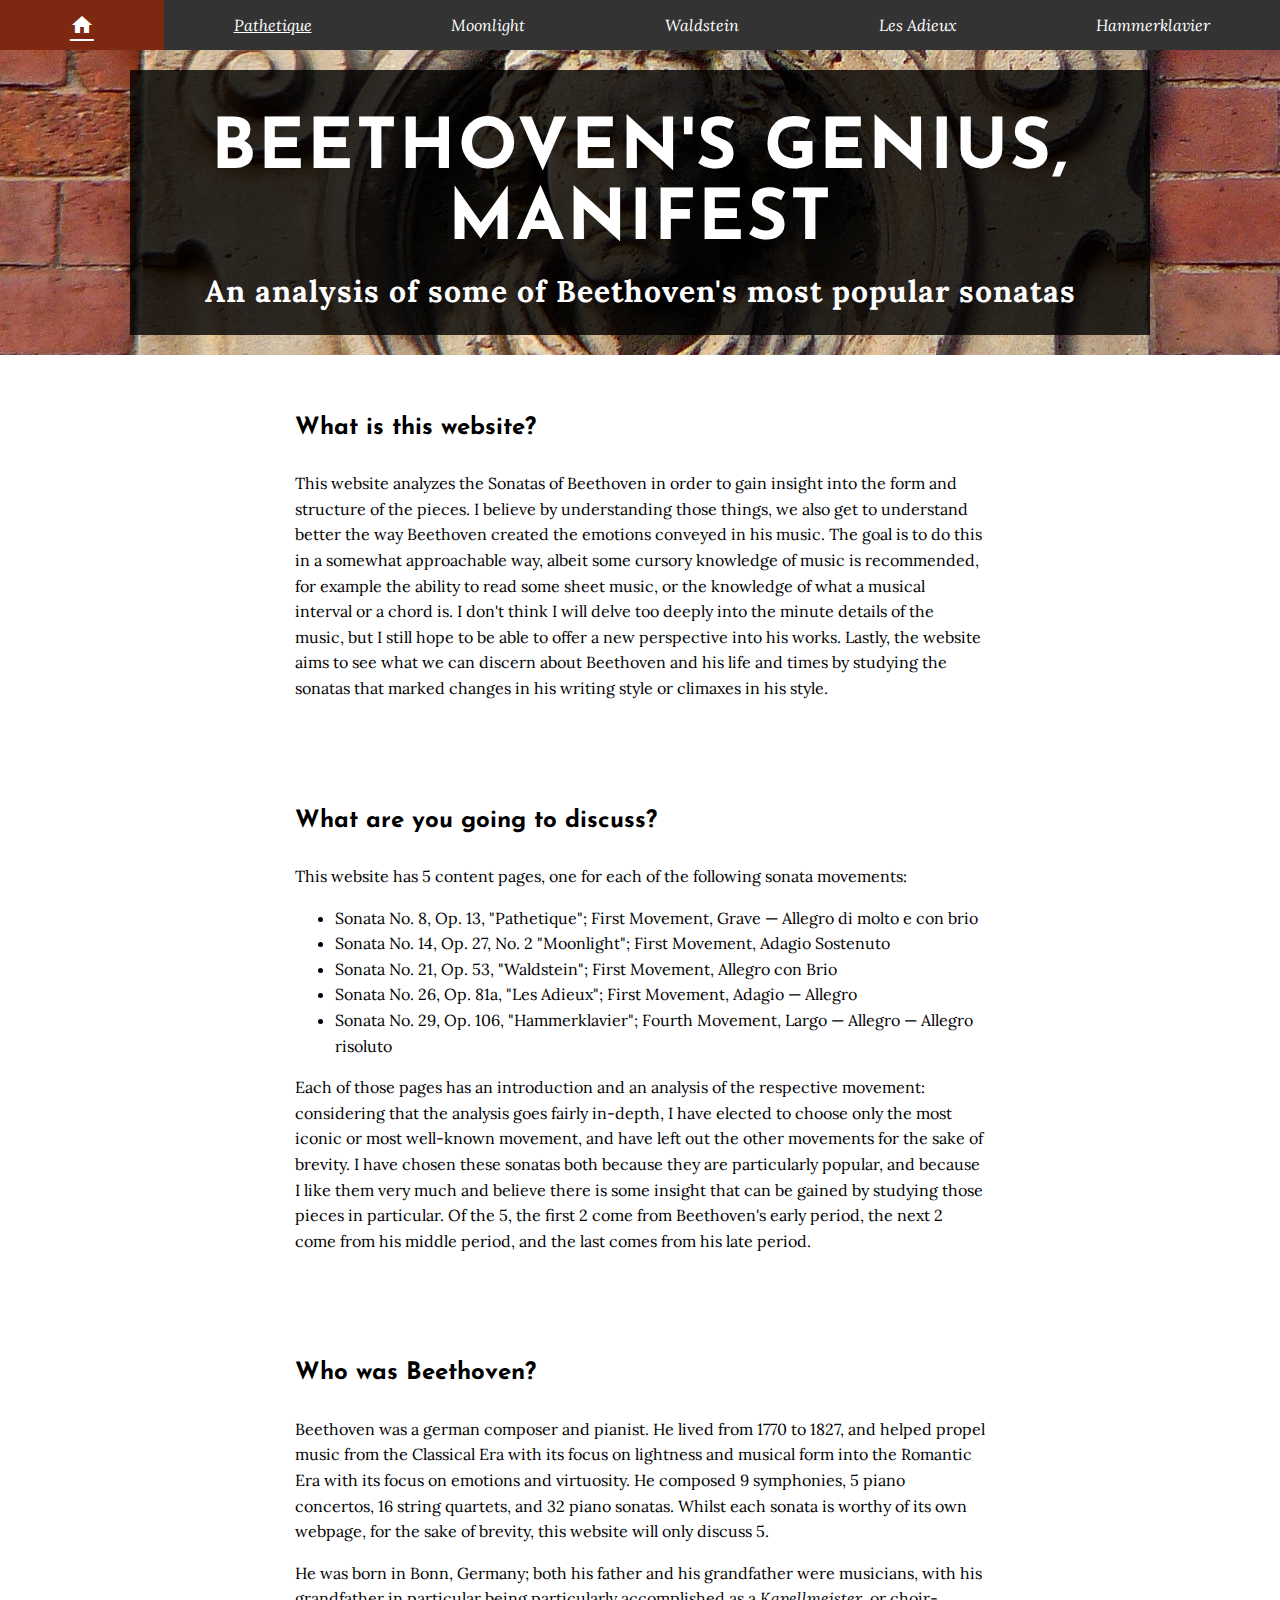
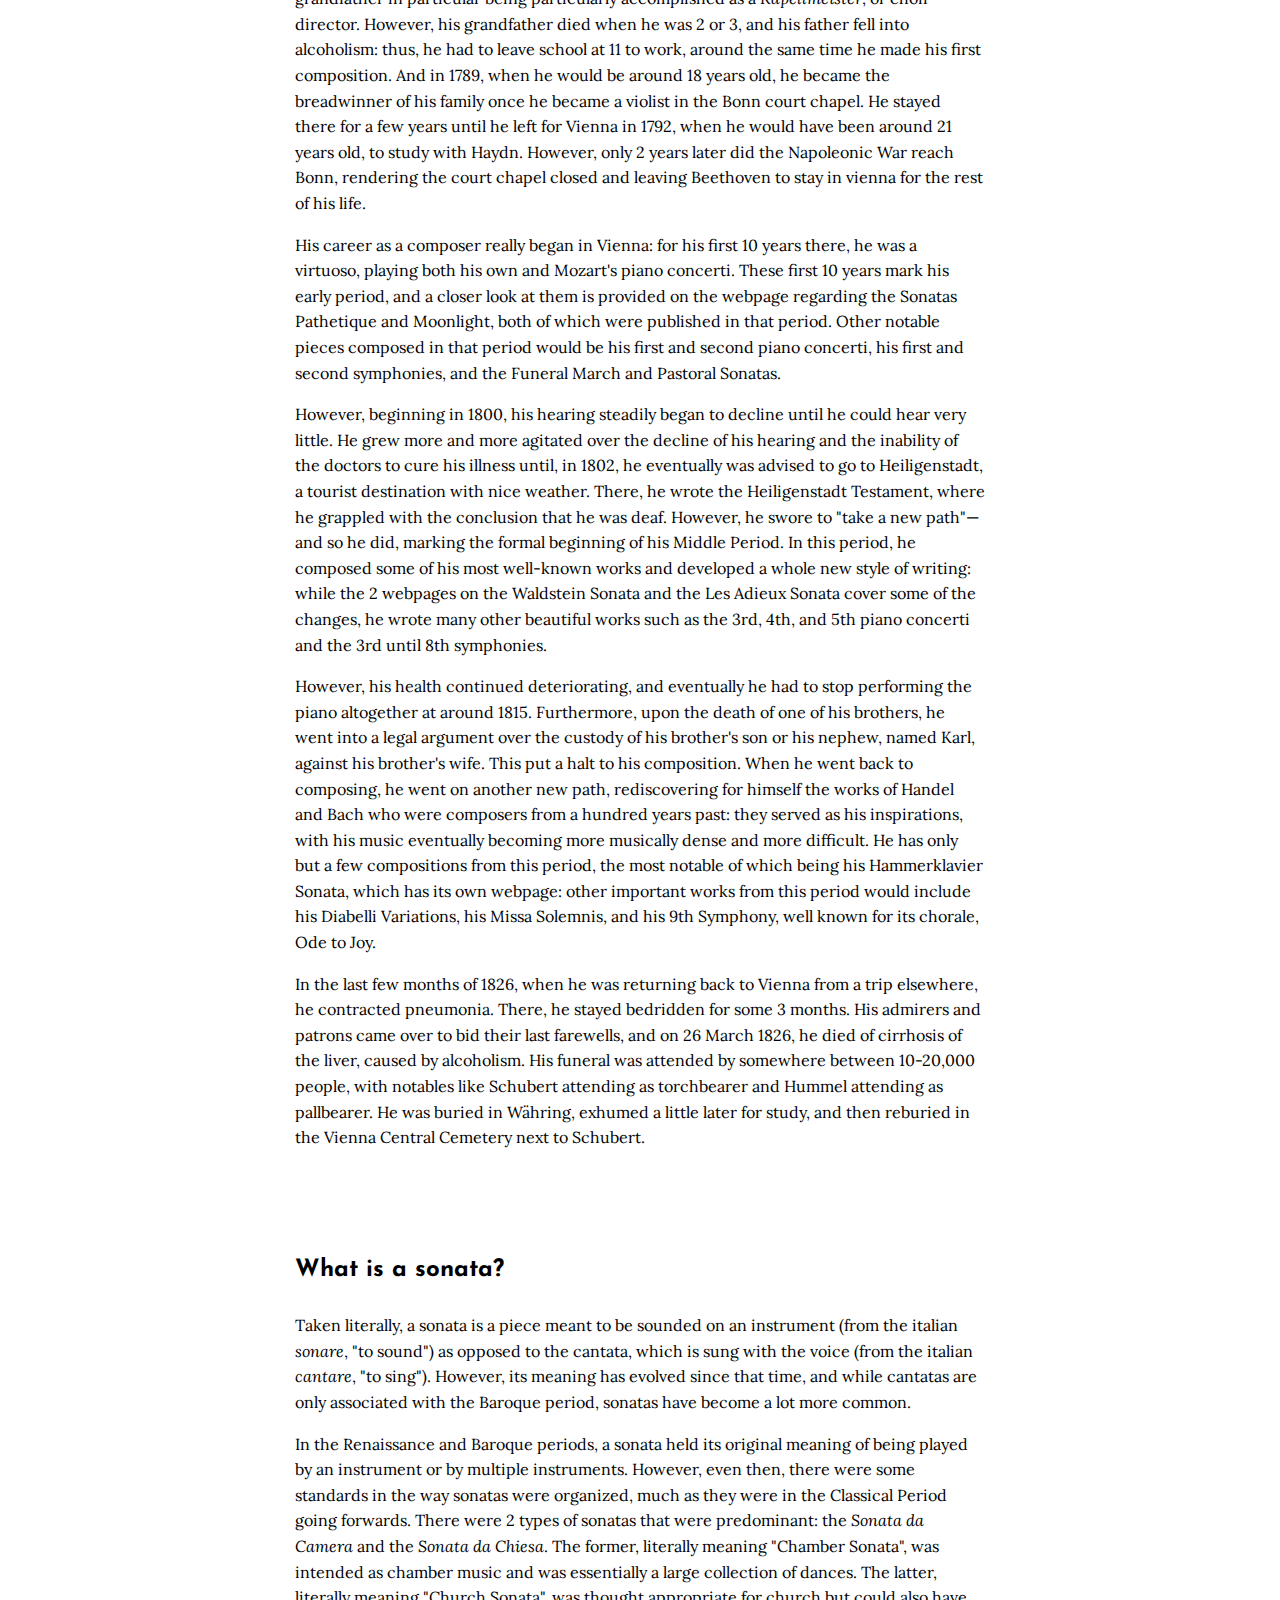
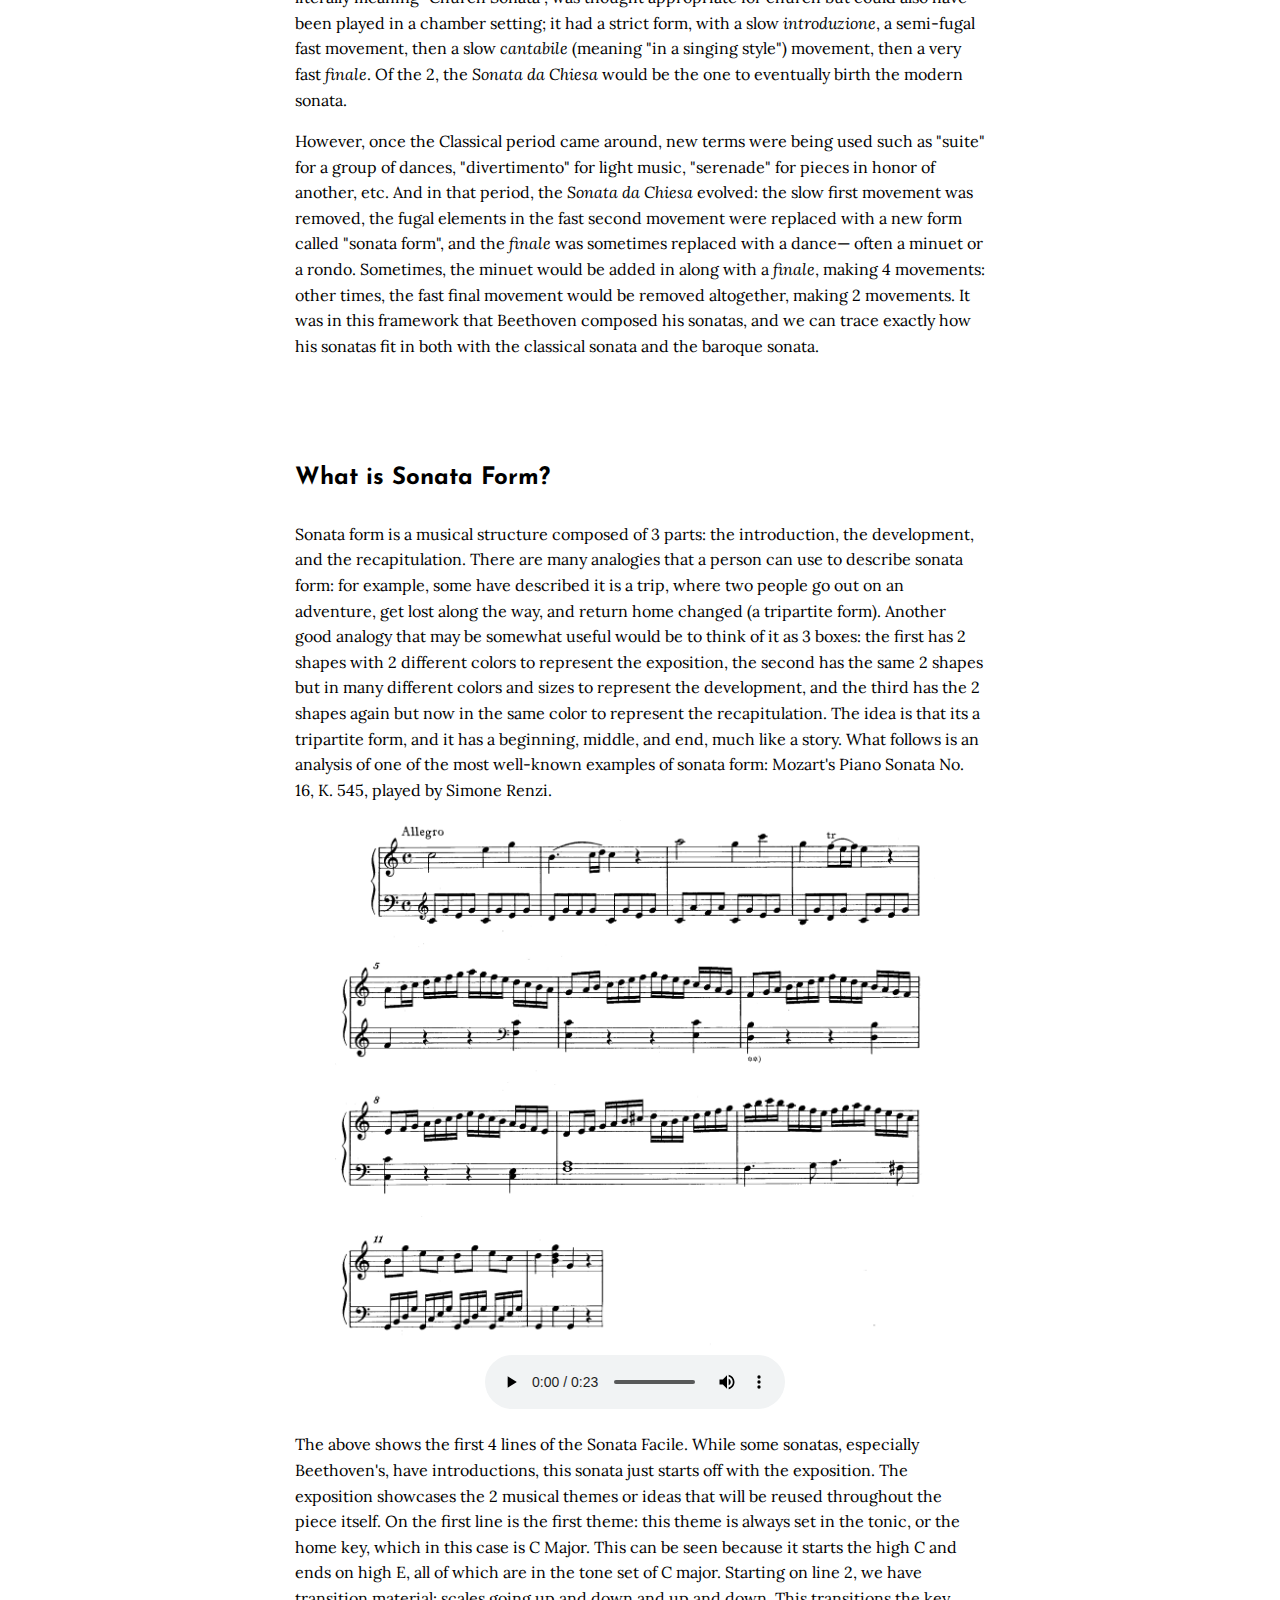
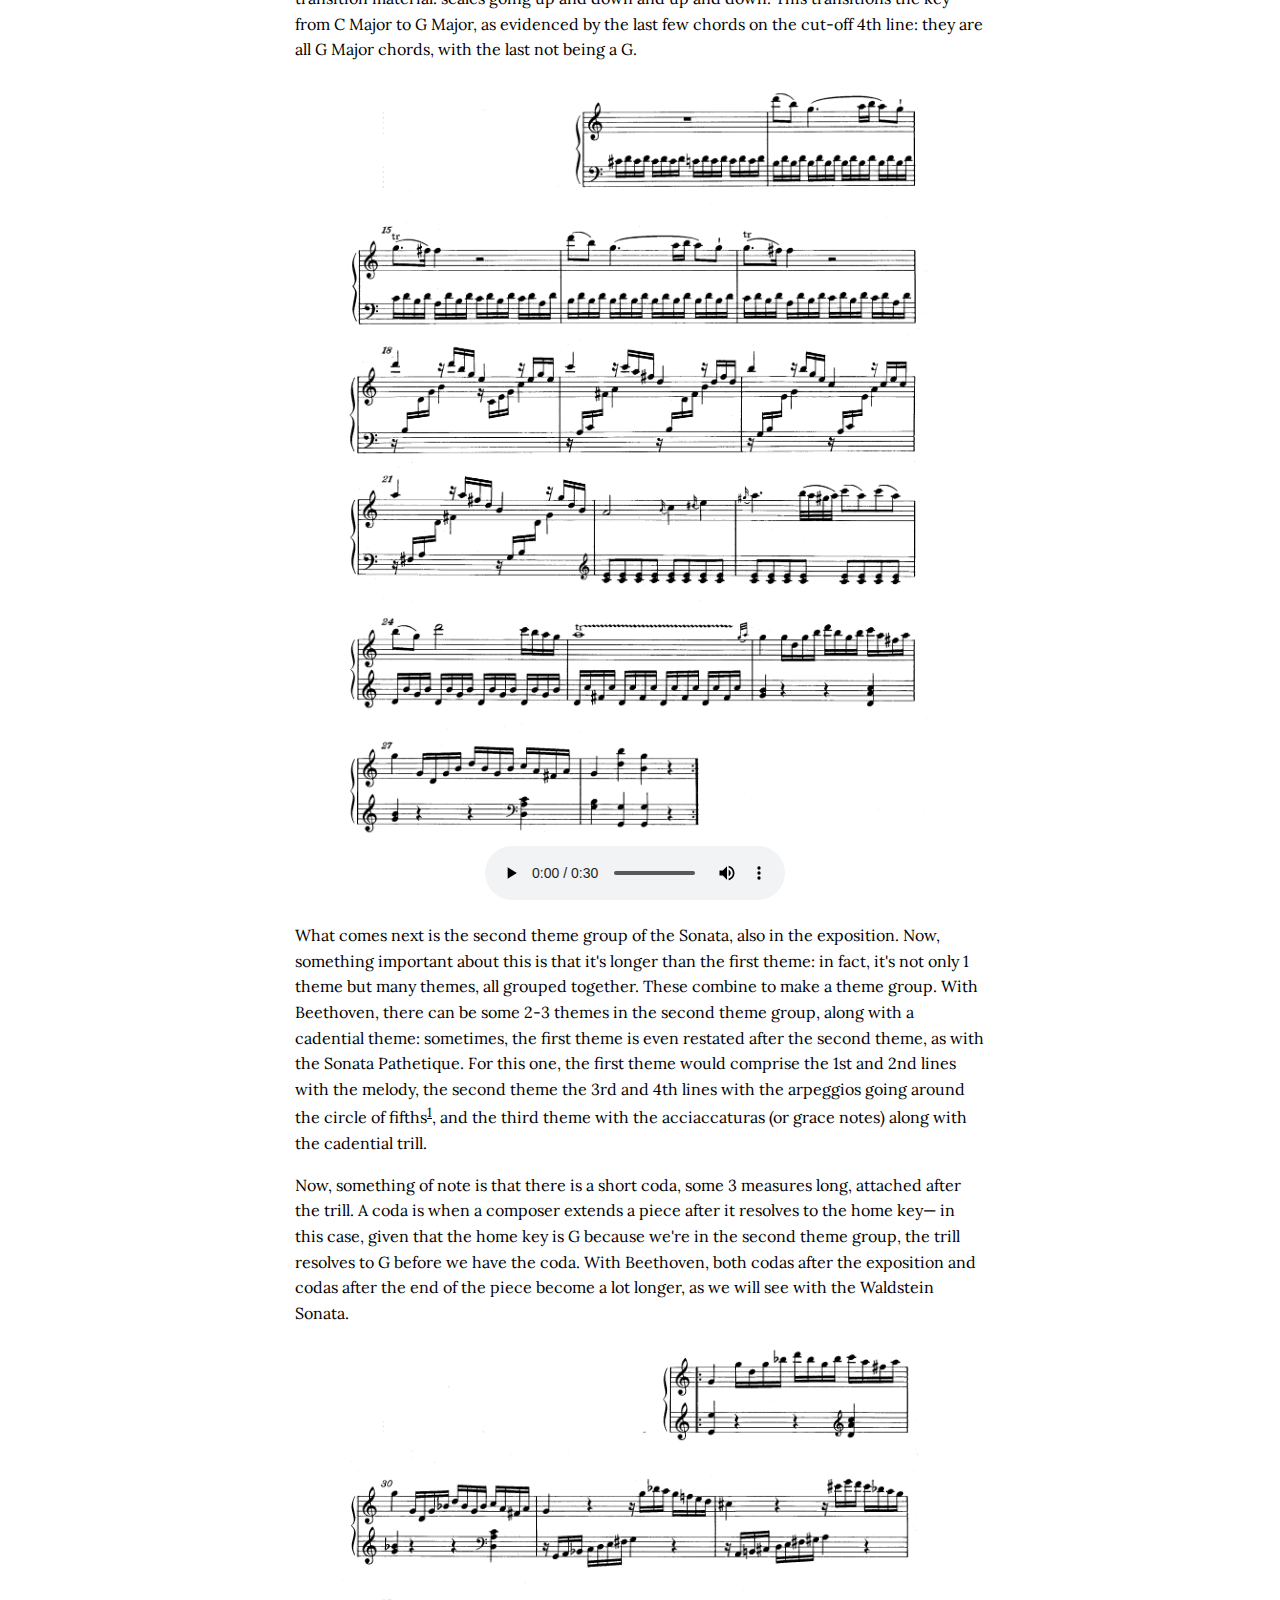
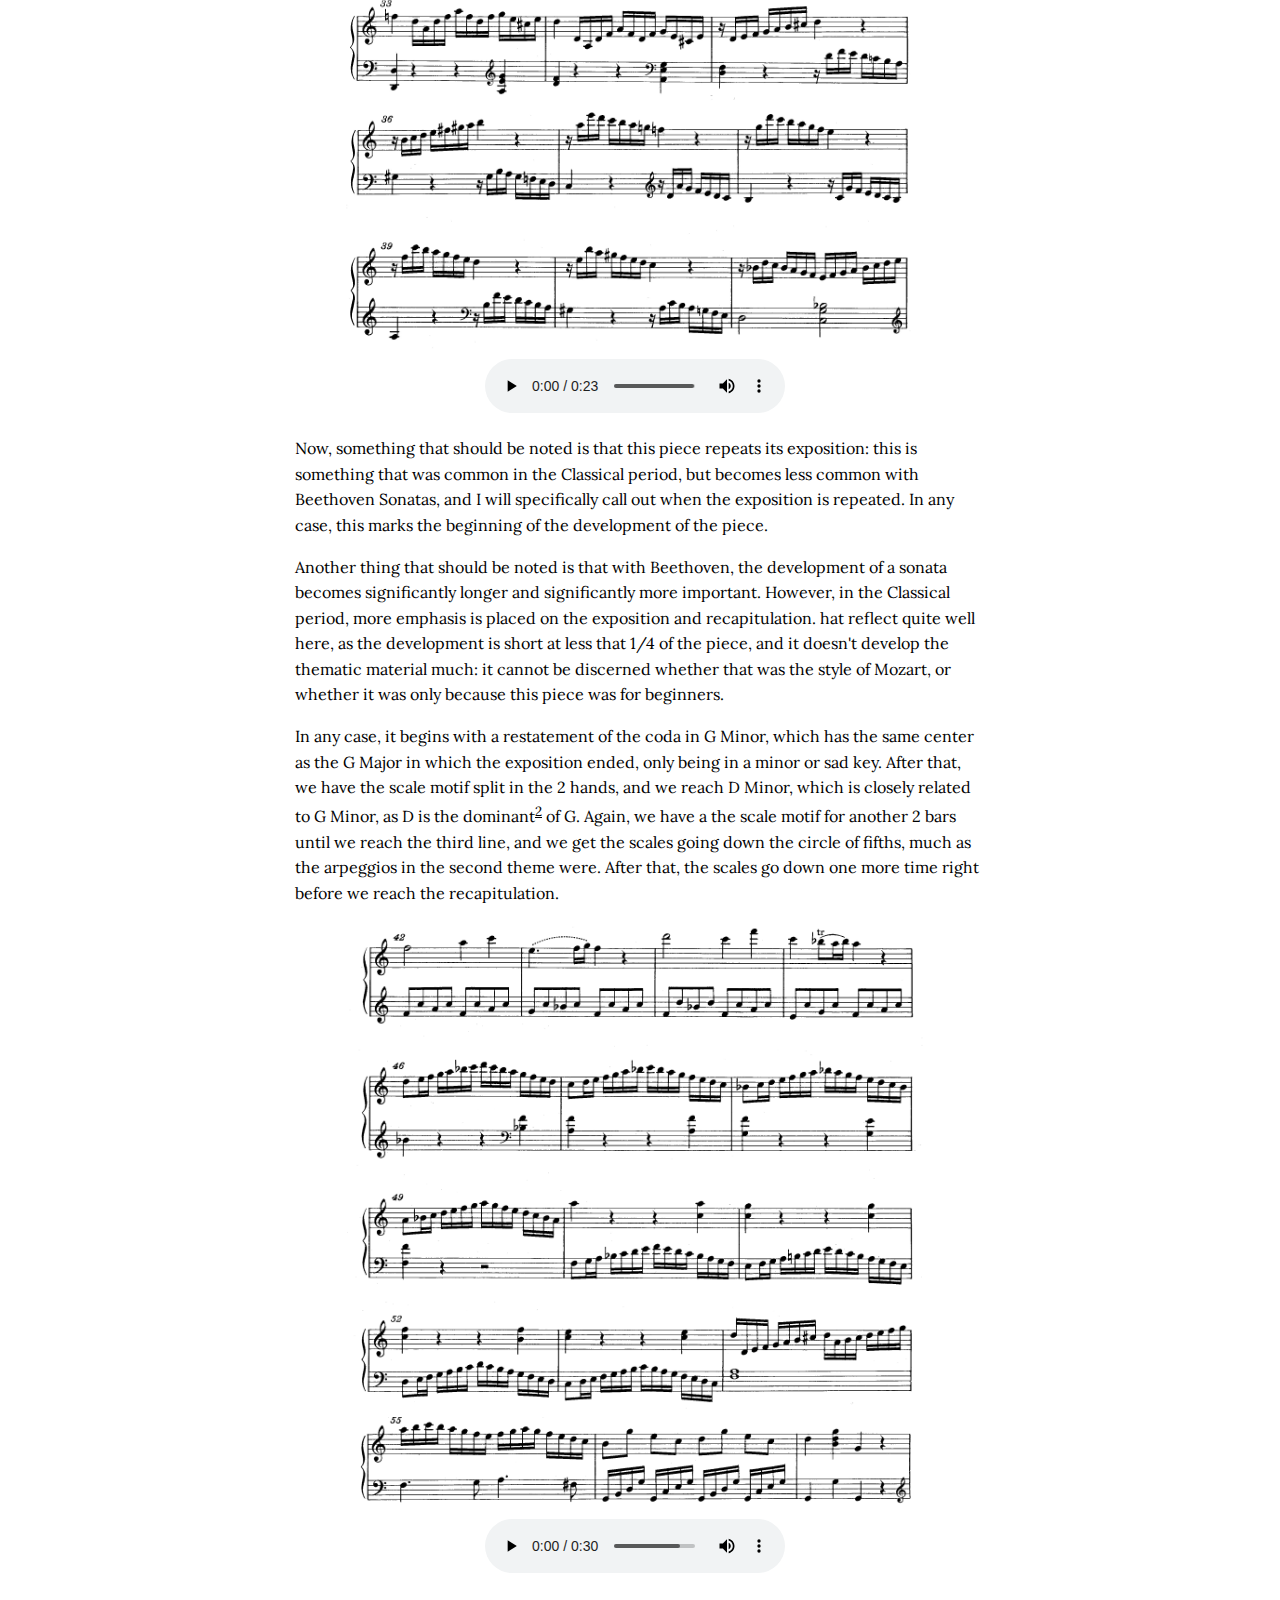
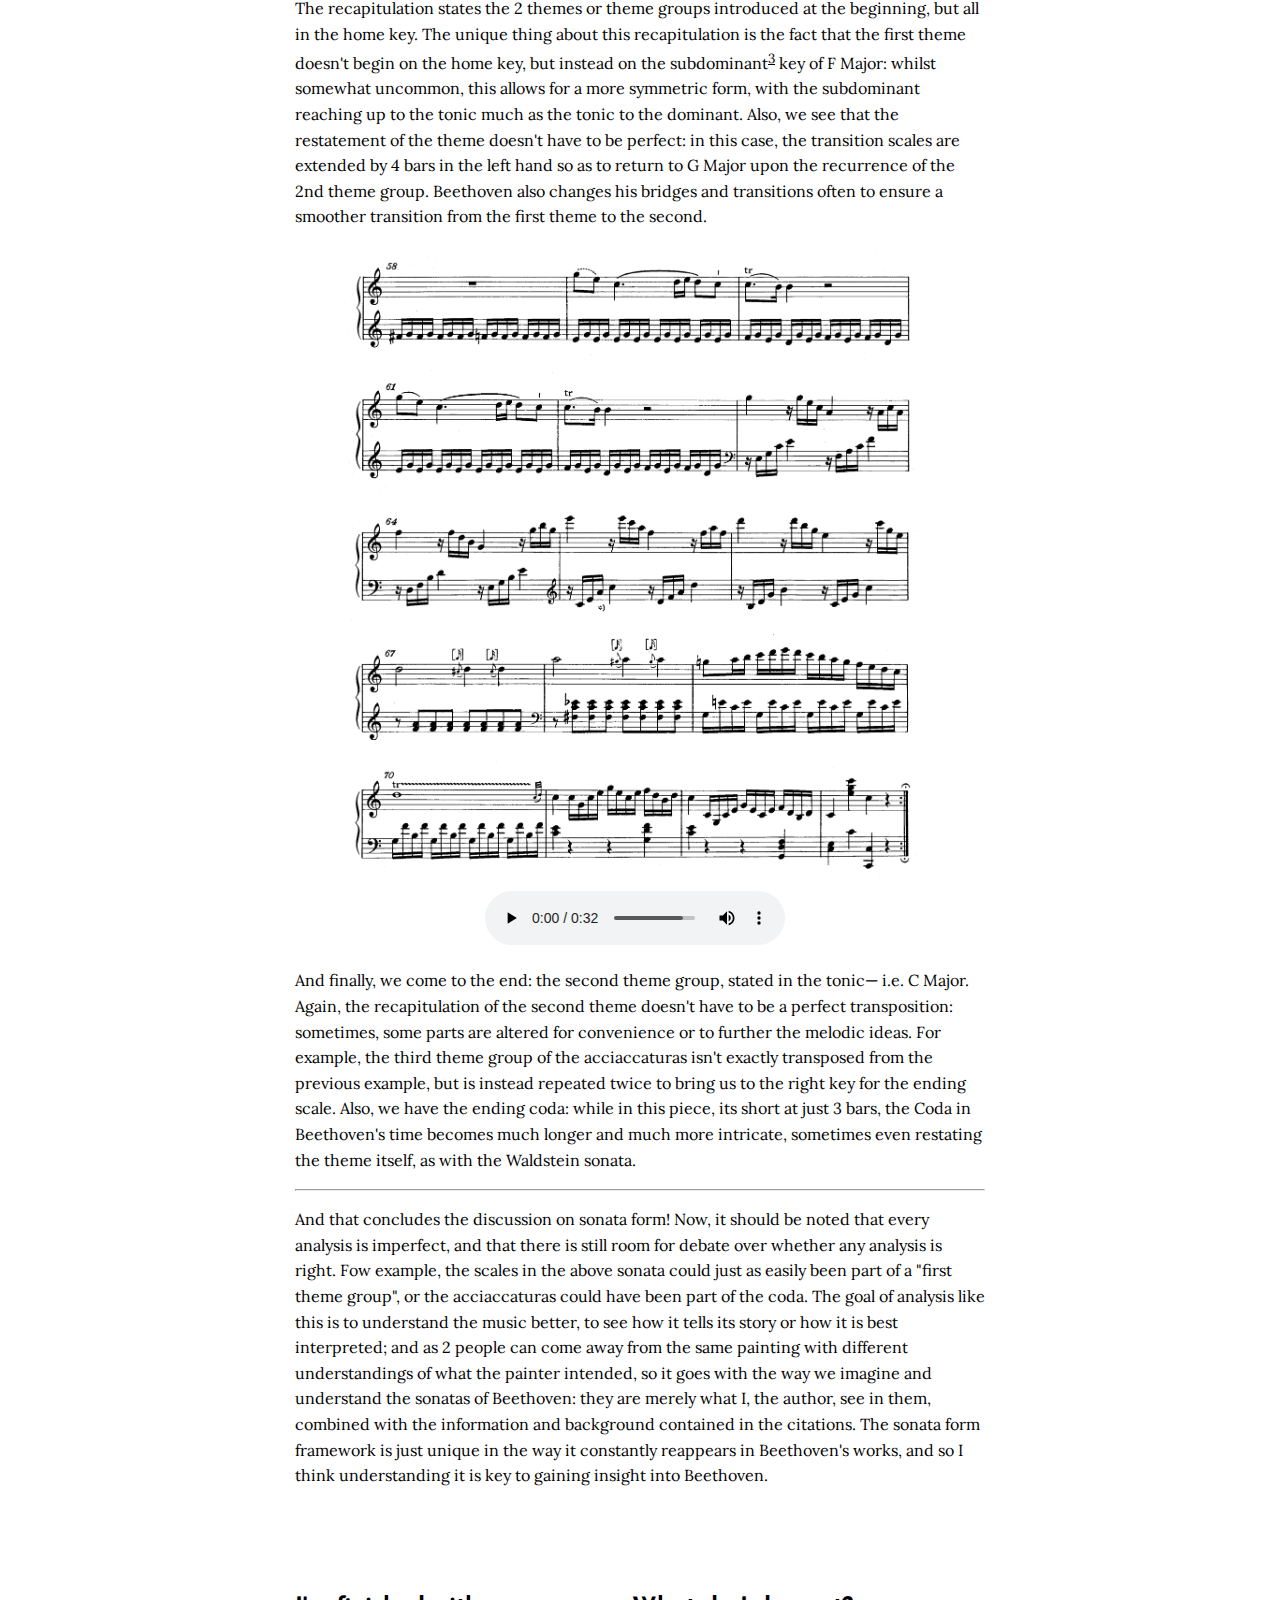
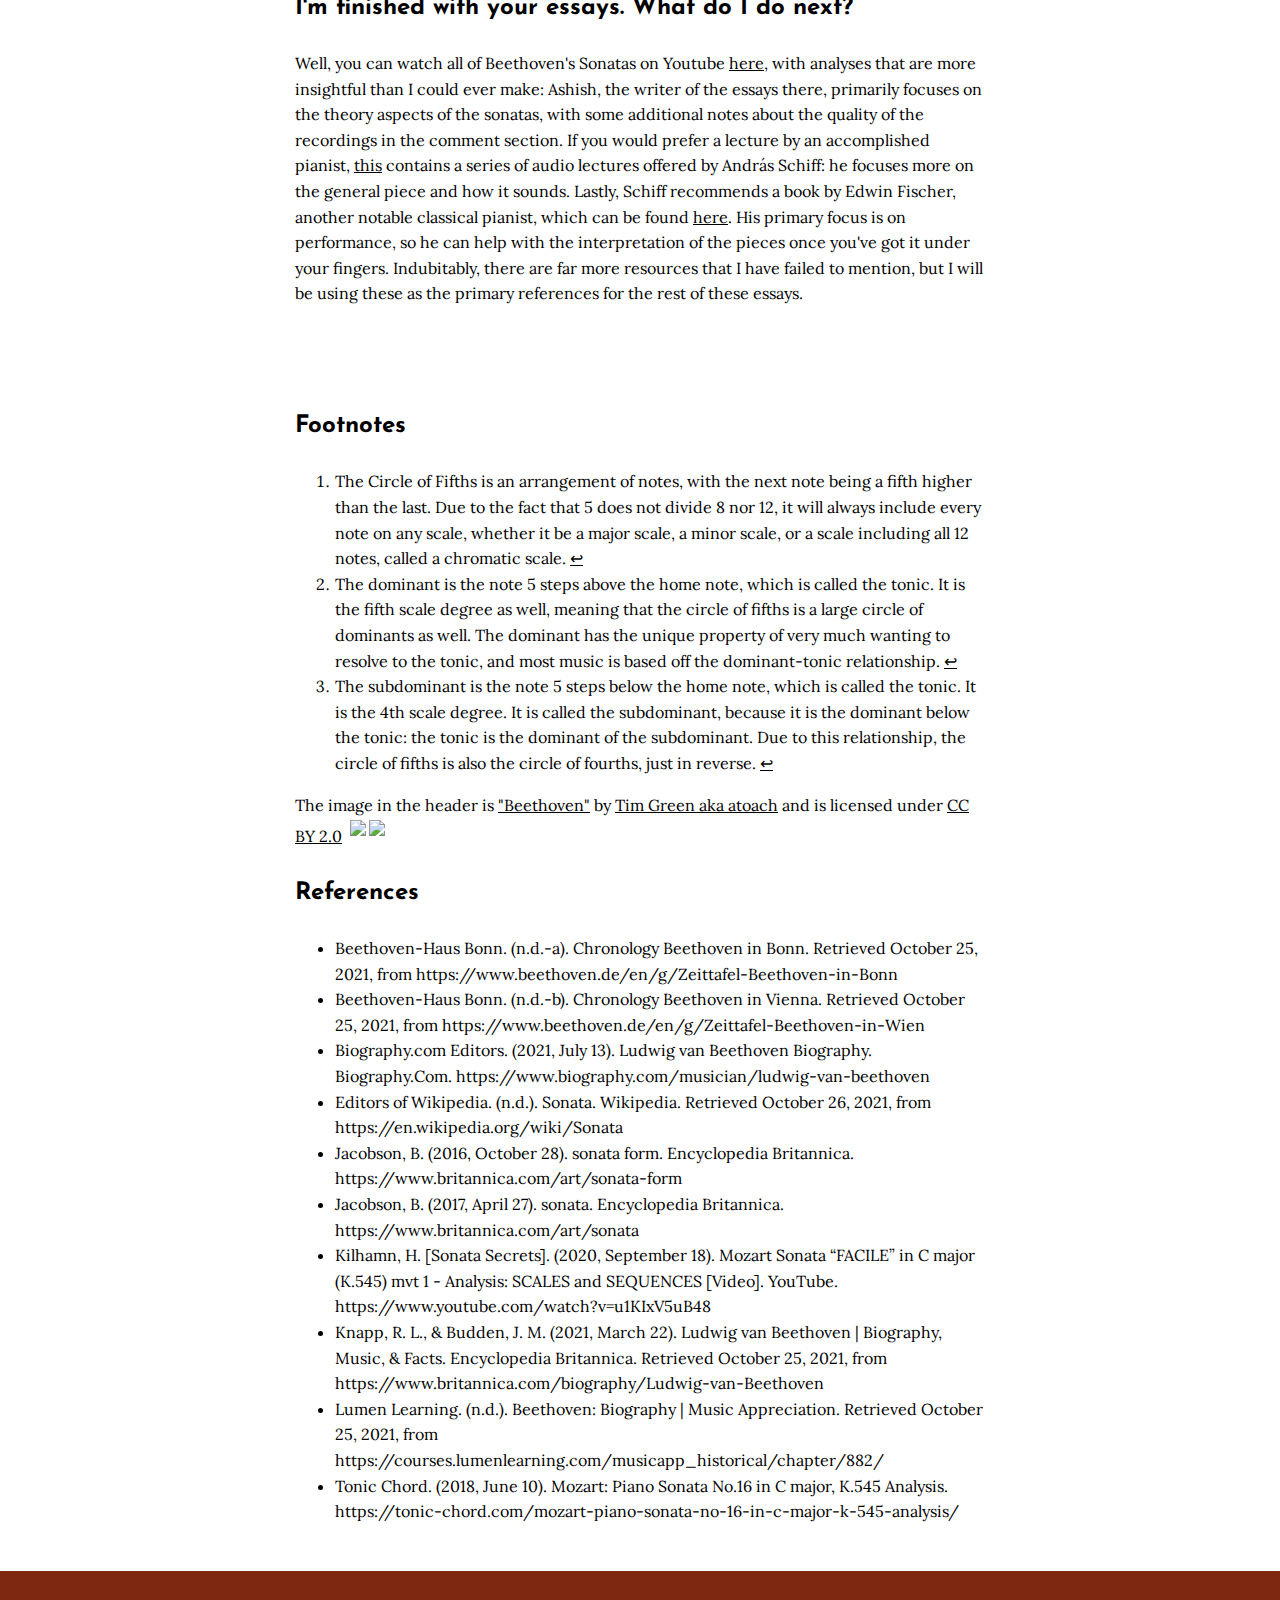
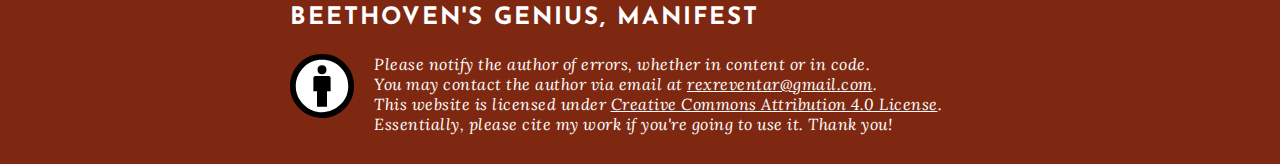
==== commit 35bcd7f6: "Made links valid" ====
--- a/index.html
+++ b/index.html
@@ -21,21 +21,21 @@
         <link
             rel="apple-touch-icon"
             sizes="180x180"
-            href="../images/favicons/apple-touch-icon.png"
+            href="./images/favicons/apple-touch-icon.png"
         />
         <link
             rel="icon"
             type="image/png"
             sizes="32x32"
-            href="../images/favicons/favicon-32x32.png"
+            href="./images/favicons/favicon-32x32.png"
         />
         <link
             rel="icon"
             type="image/png"
             sizes="16x16"
-            href="../images/favicons/favicon-16x16.png"
-        />
-        <link rel="manifest" href="../images/favicons/site.webmanifest" />
+            href="./images/favicons/favicon-16x16.png"
+        />
+        <link rel="manifest" href="./images/favicons/site.webmanifest" />
 
         <!-- stylesheets and fonts -->
         <link
@@ -46,7 +46,7 @@
             href="https://fonts.googleapis.com/css2?family=Josefin+Sans:ital,wght@0,300;0,400;0,600;0,700;1,300;1,400;1,600;1,700&display=swap"
             rel="stylesheet"
         />
-        <link rel="stylesheet" href="../css/index.css" />
+        <link rel="stylesheet" href="css/index.css" />
 
         <!-- that home icon -->
         <link
@@ -69,7 +69,7 @@
                     <a href="./index.html">home</a>
                 </li>
                 <li id="link_pathetique">
-                    <a href="./pathetique.html">Pathetique</a>
+                    <a href="./htdocs/pathetique.html">Pathetique</a>
                 </li>
                 <li>Moonlight</li>
                 <li>Waldstein</li>
@@ -306,11 +306,11 @@
                 </p>
                 <figure>
                     <img
-                        src="../images/mozart_sonata_facile_expo_1.jpg"
+                        src="images/mozart_sonata_facile_expo_1.jpg"
                         alt="The first 4 lines of the Sonata Facile"
                         title="The first theme of the Sonata and the transition"
                     />
-                    <audio controls src="../audio/01-Expo, Theme 1.mp3">
+                    <audio controls src="audio/01-Expo, Theme 1.mp3">
                         Your browser does not support the
                         <code>audio</code> element.
                     </audio>
@@ -333,11 +333,11 @@
                 </p>
                 <figure>
                     <img
-                        src="../images/mozart_sonata_facile_expo_2-1.jpg"
+                        src="images/mozart_sonata_facile_expo_2-1.jpg"
                         alt="The next 6 lines of Mozart's Sonata Facile"
                         title="The second theme group of the Sonata Facile"
                     />
-                    <audio controls src="../audio/02-Expo, Theme 2.mp3">
+                    <audio controls src="audio/02-Expo, Theme 2.mp3">
                         Your browser does not support the
                         <code>audio</code> element.
                     </audio>
@@ -371,11 +371,11 @@
                 </p>
                 <figure>
                     <img
-                        src="../images/mozart_sonata_facile_dev.jpg"
+                        src="images/mozart_sonata_facile_dev.jpg"
                         alt="The next 5 lines of Mozart's Sonata Facile"
                         title="The development of the Sonata Facile"
                     />
-                    <audio controls src="../audio/04-Development.mp3">
+                    <audio controls src="audio/04-Development.mp3">
                         Your browser does not support the
                         <code>audio</code> element.
                     </audio>
@@ -416,11 +416,11 @@
                 </p>
                 <figure>
                     <img
-                        src="../images/mozart_sonata_facile_recap_1.jpg"
+                        src="images/mozart_sonata_facile_recap_1.jpg"
                         alt="The next 5 lines of Mozart's Sonata Facile"
                         title="The recapitulation of the first theme of the Sonata Facile"
                     />
-                    <audio controls src="../audio/05-Recap, Theme 1.mp3">
+                    <audio controls src="audio/05-Recap, Theme 1.mp3">
                         Your browser does not support the
                         <code>audio</code> element.
                     </audio>
@@ -445,11 +445,11 @@
                 </p>
                 <figure>
                     <img
-                        src="../images/mozart_sonata_facile_recap_2.jpg"
+                        src="images/mozart_sonata_facile_recap_2.jpg"
                         alt="The last 5 lines of Mozart's Sonata Facile"
                         title="The recapitulation of the second theme of the Sonata Facile"
                     />
-                    <audio controls src="../audio/06-Recap, Theme 2.mp3">
+                    <audio controls src="audio/06-Recap, Theme 2.mp3">
                         Your browser does not support the
                         <code>audio</code> element.
                     </audio>
@@ -664,7 +664,7 @@
             <!-- need the div to have a background and to venter text right -->
             <div id="footer_center">
                 <h3>Beethoven's Genius, Manifest</h3>
-                <img src="../images/cc-by.svg" alt="cc-by" />
+                <img src="images/cc-by.svg" alt="cc-by" />
                 <address>
                     Please notify the author of errors, whether in content or in
                     code. <br />
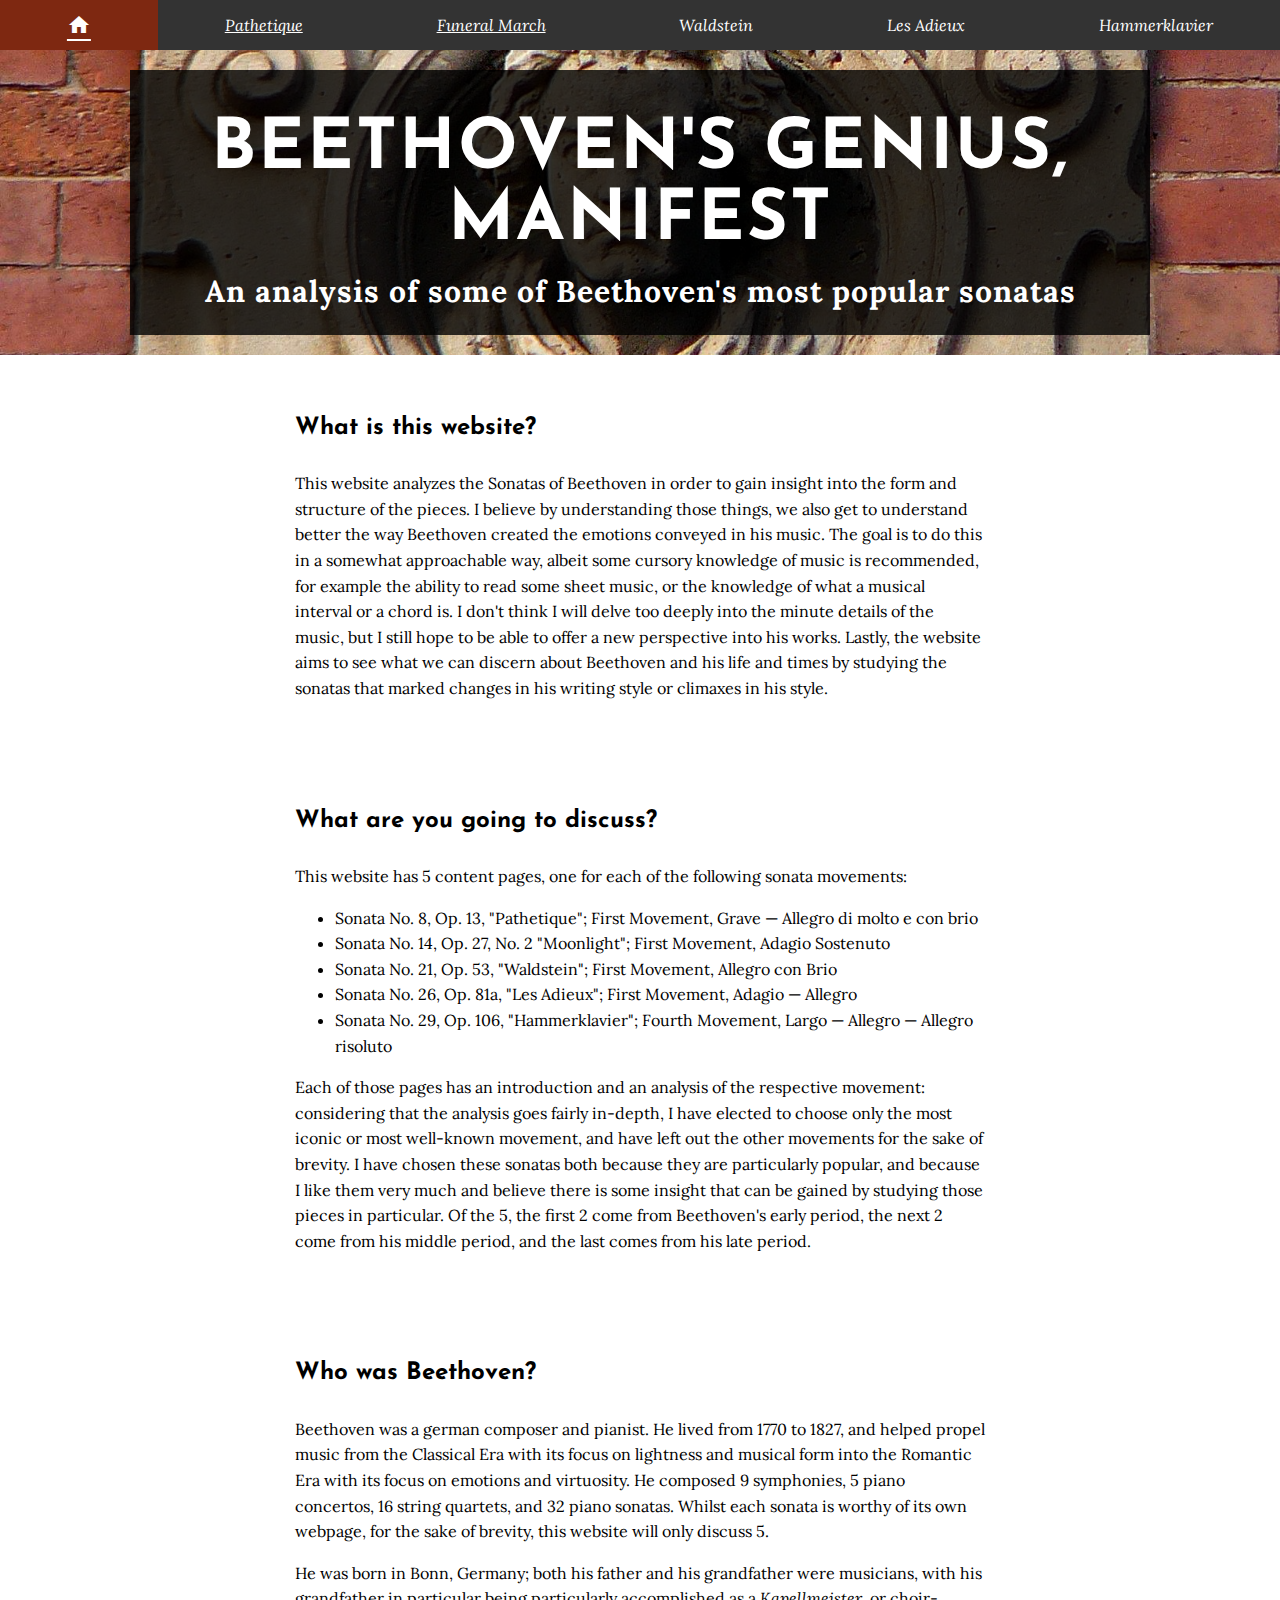
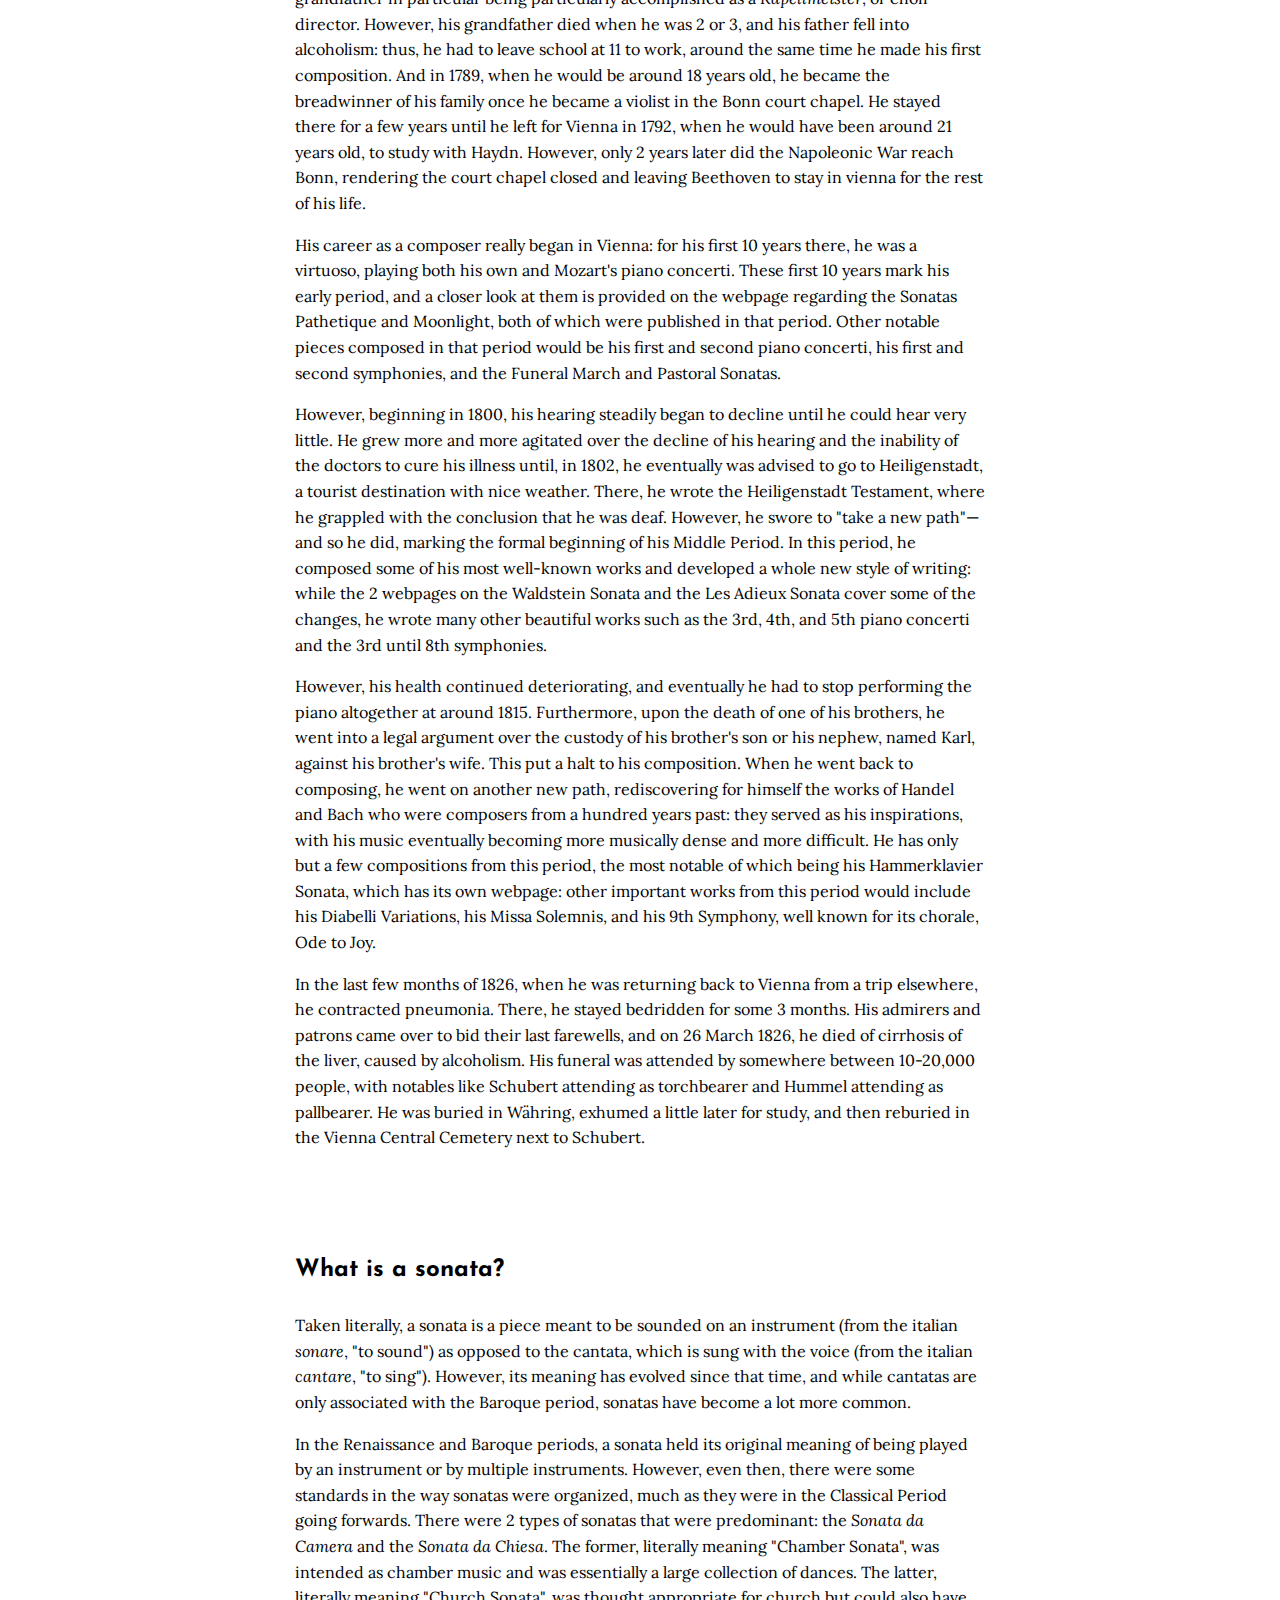
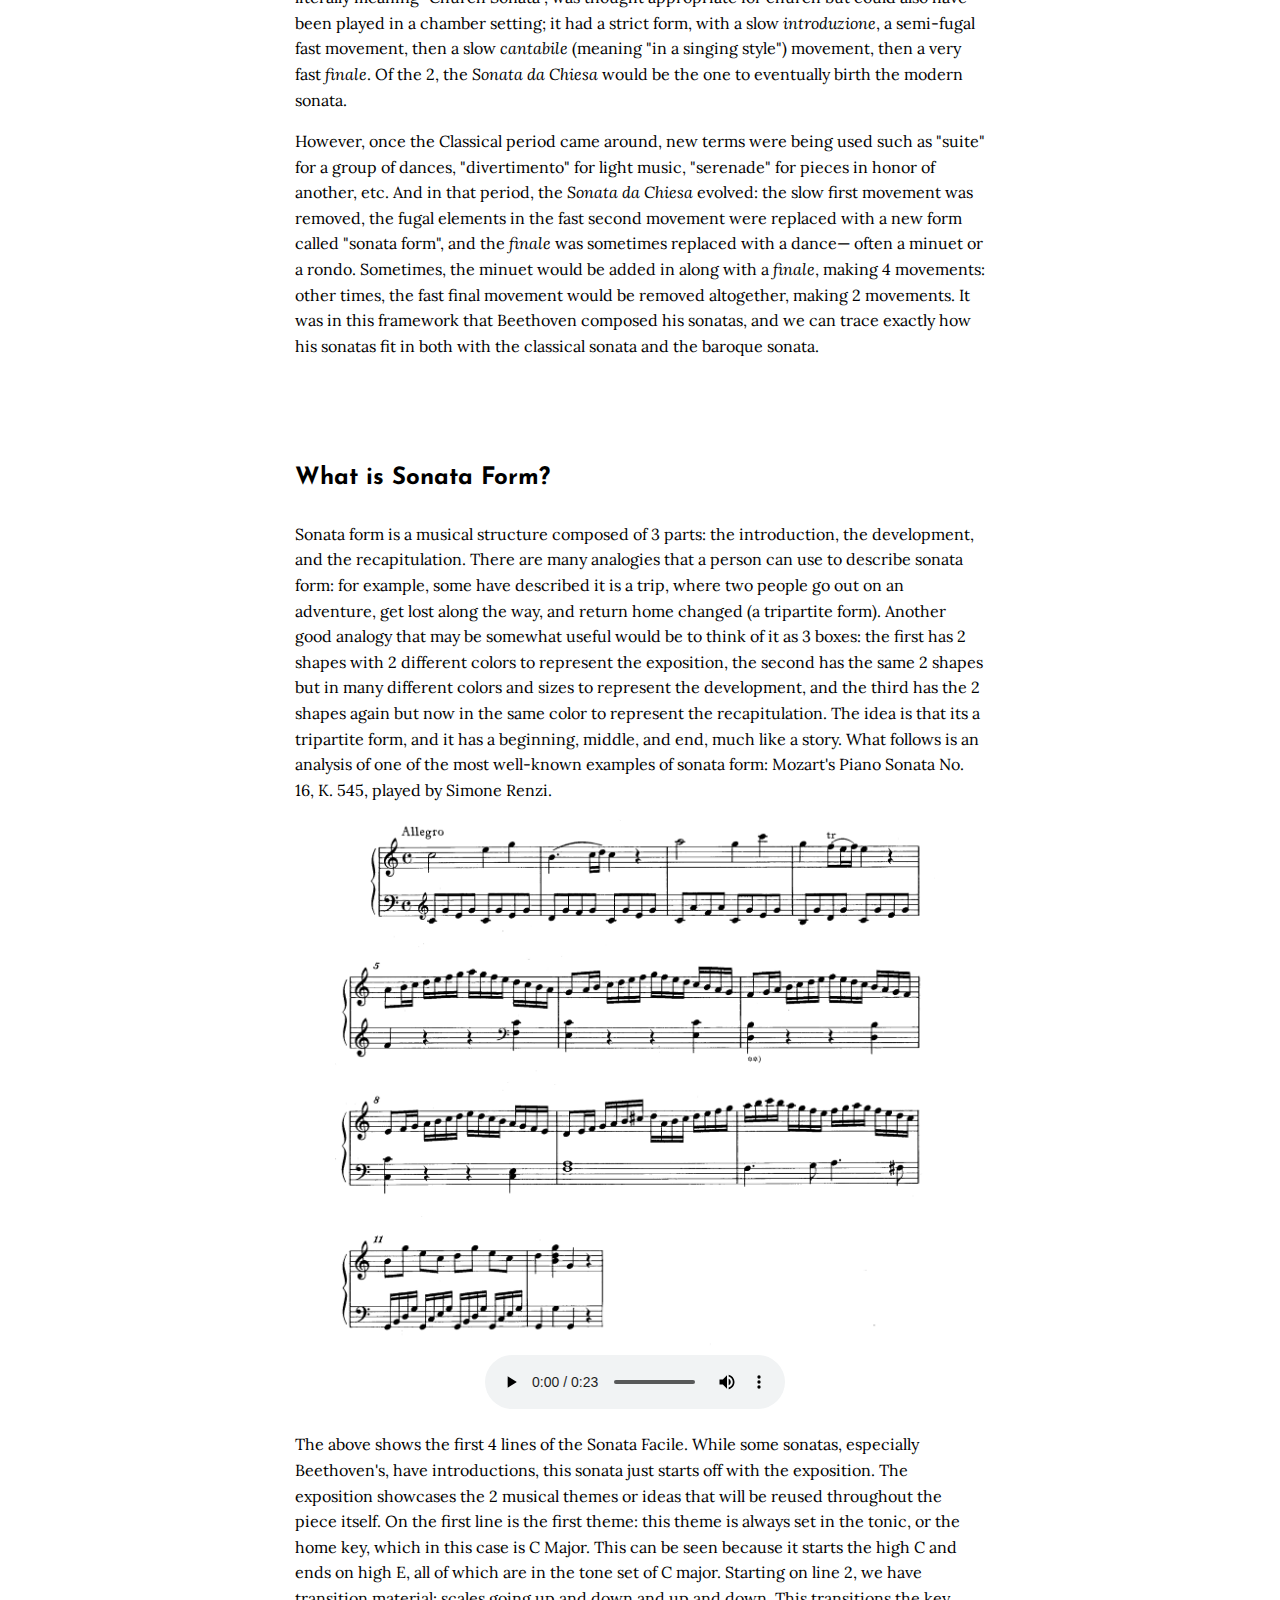
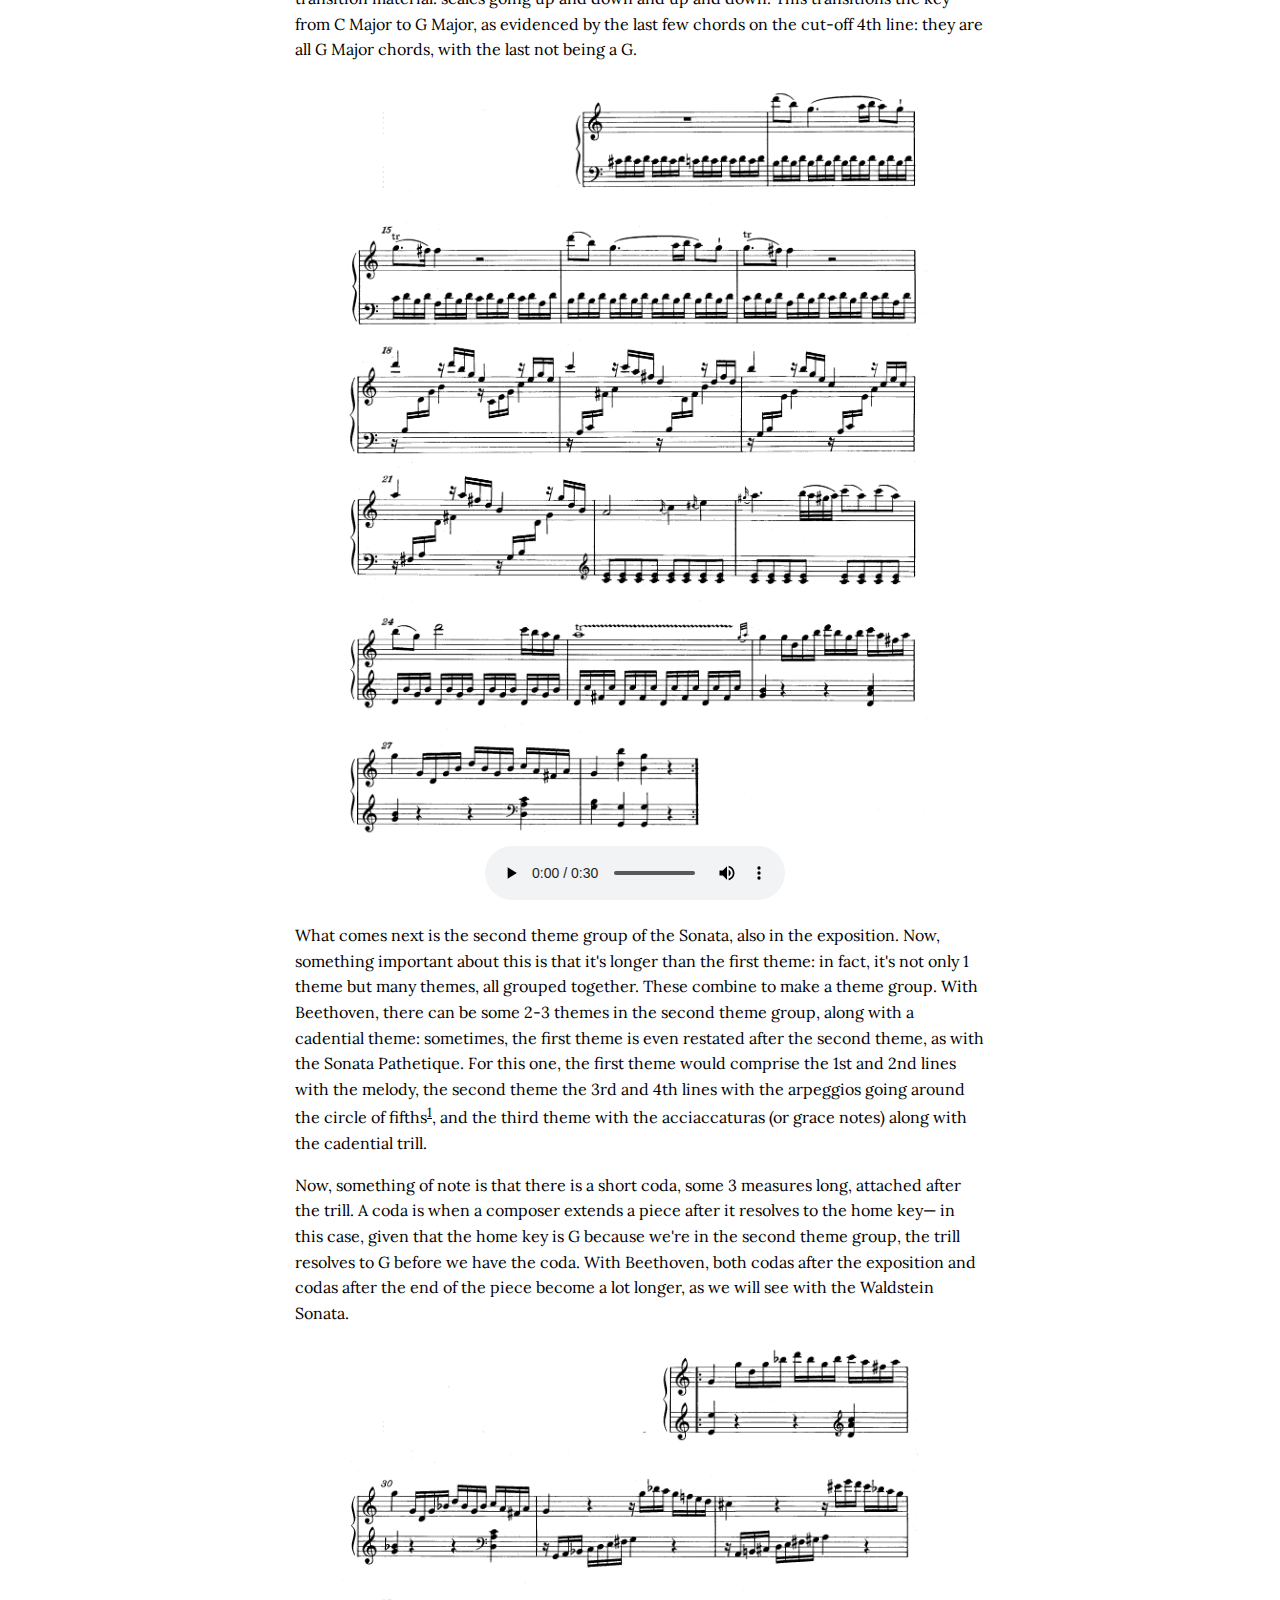
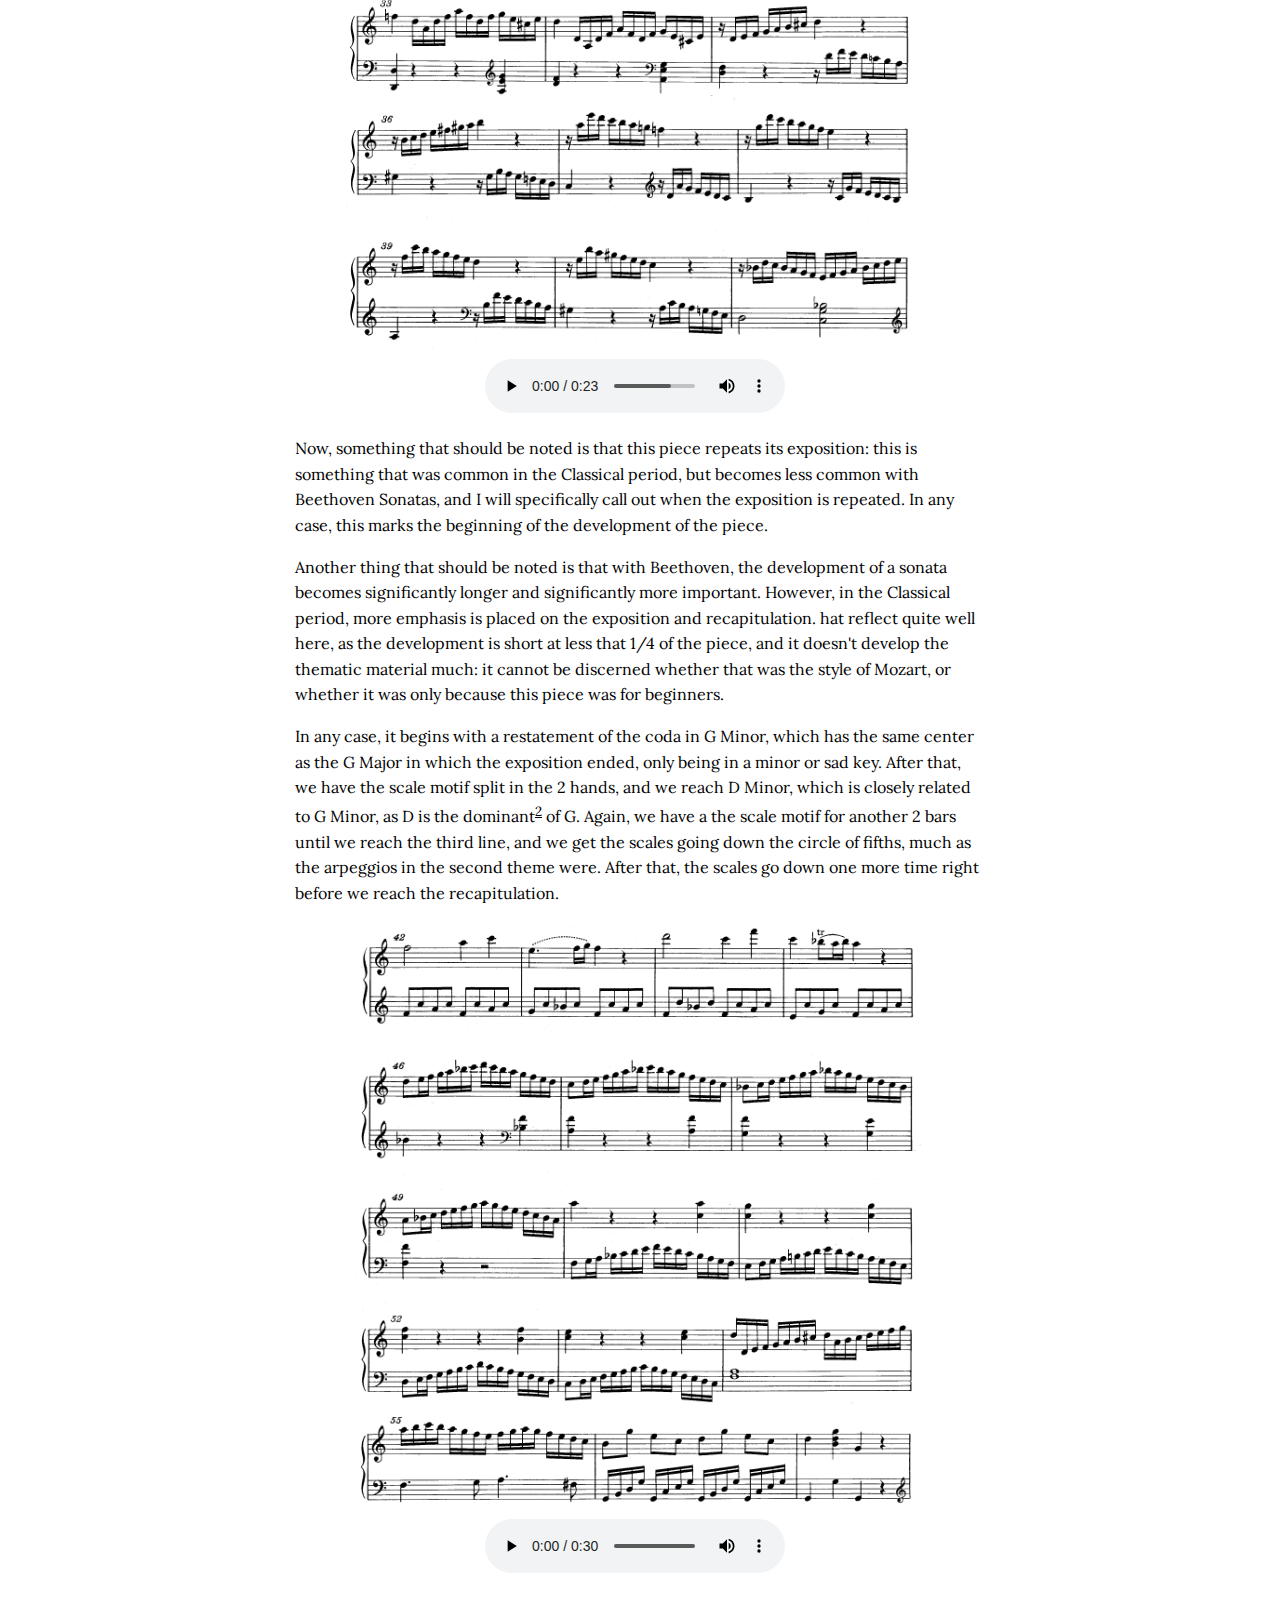
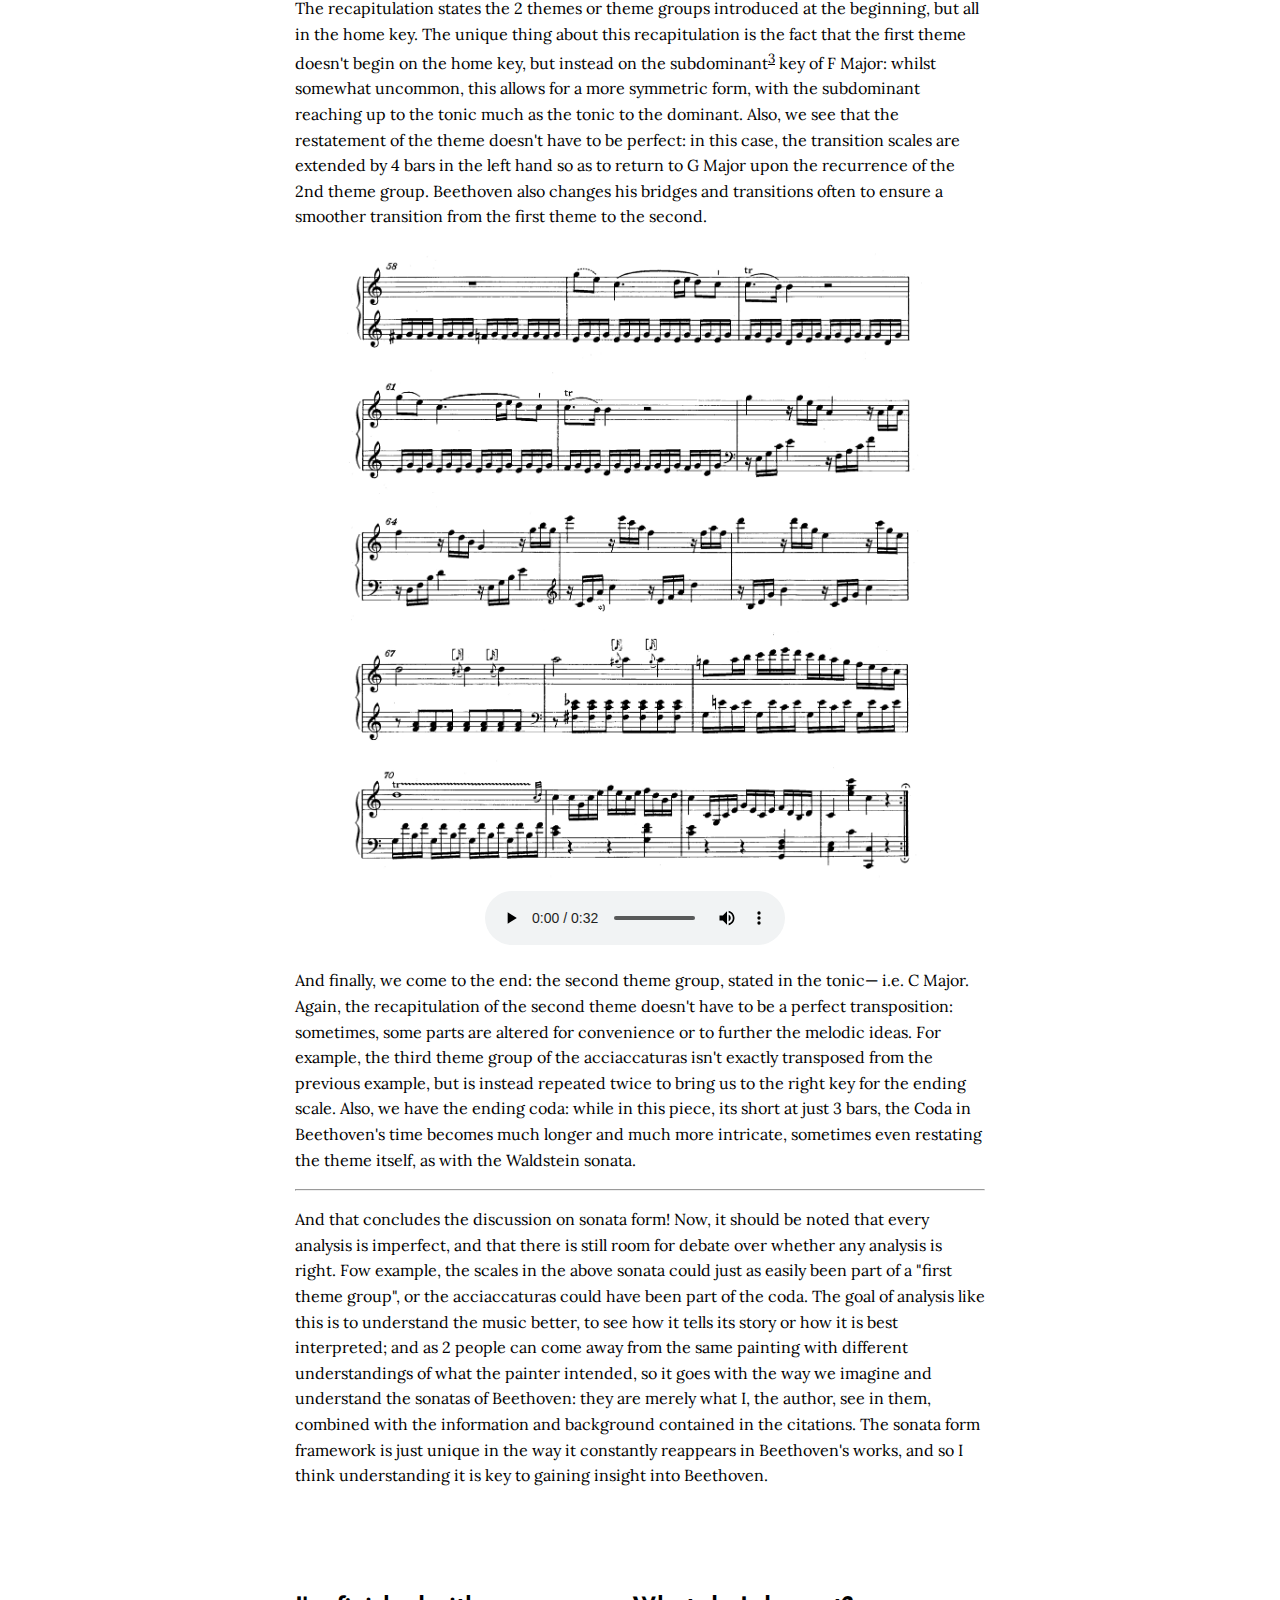
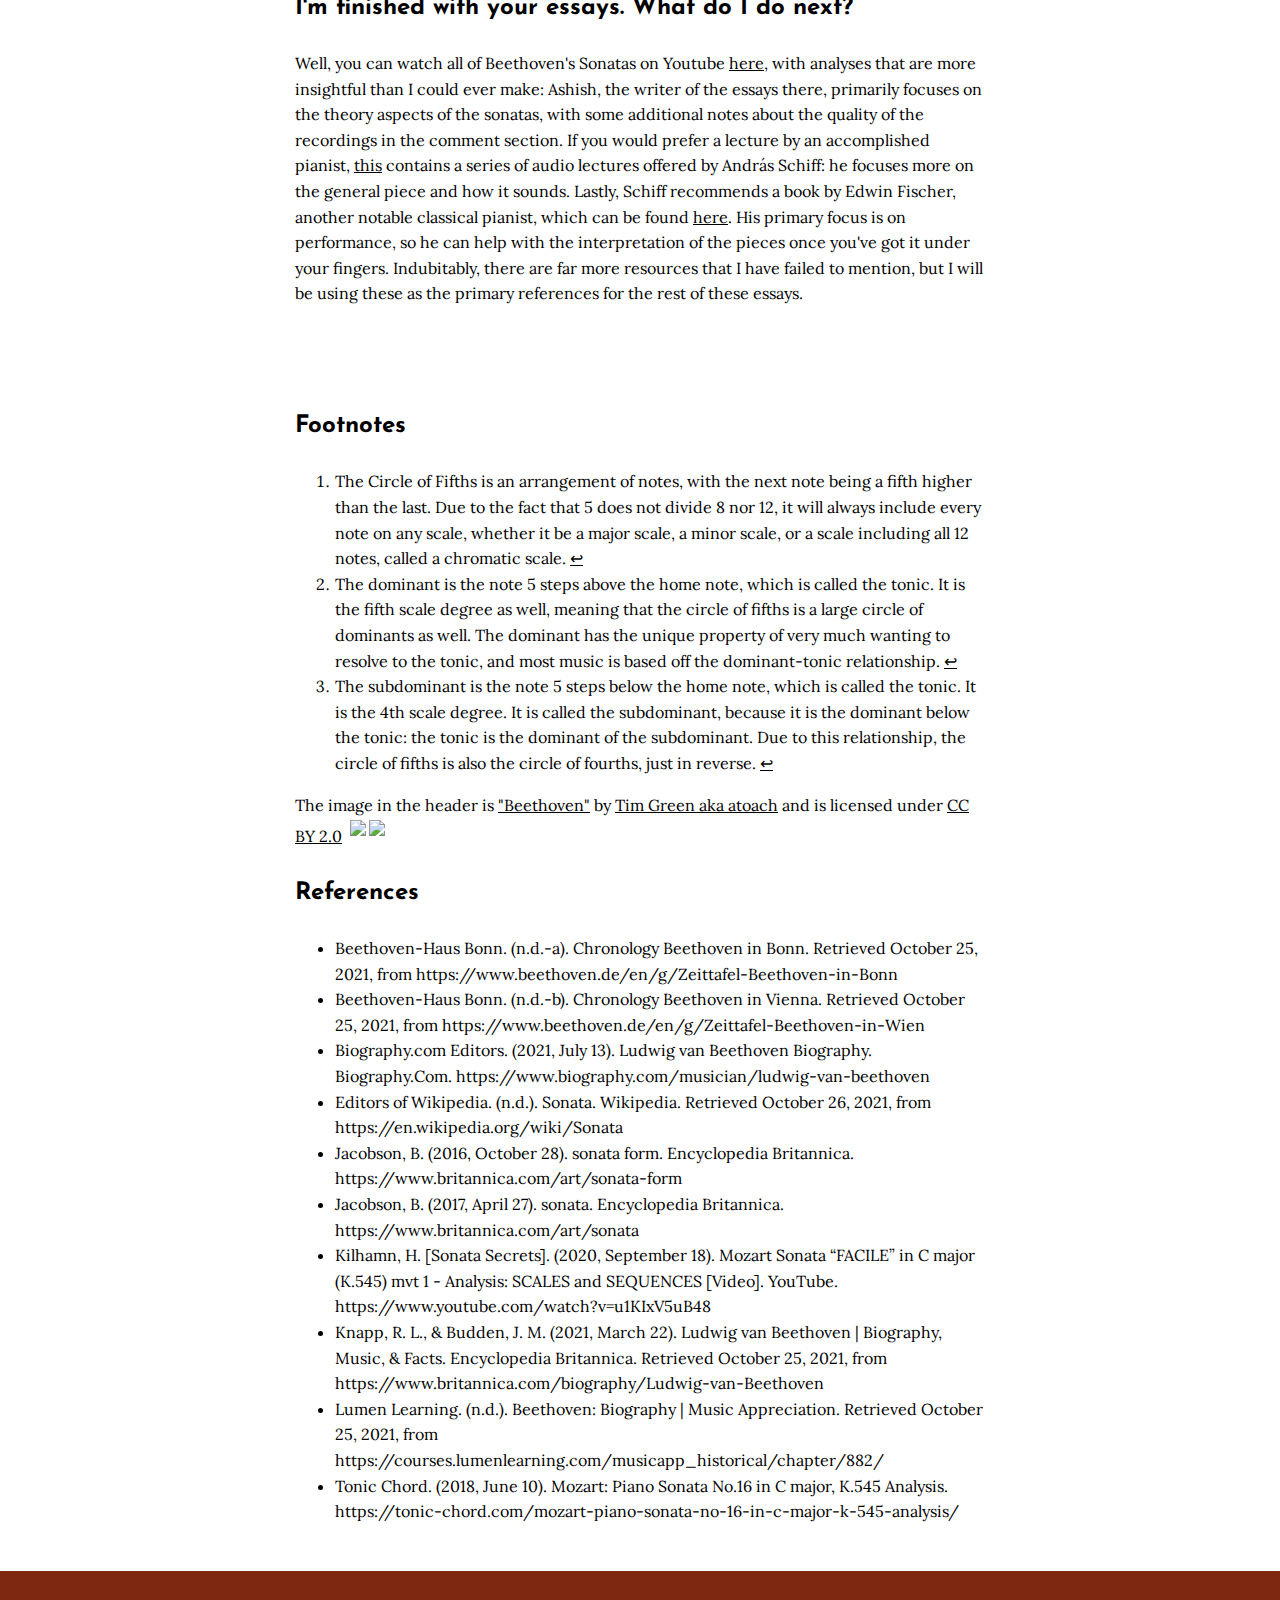
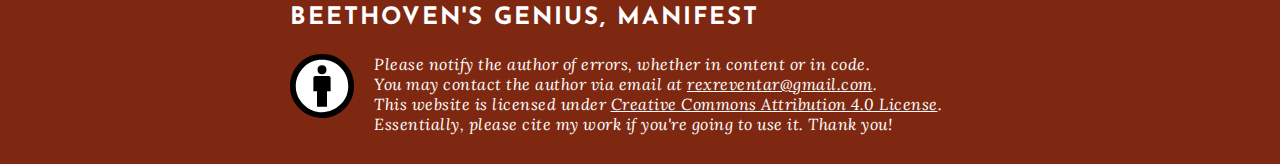
==== commit c7b06c55: "Corrected index.html link to funeral march" ====
--- a/index.html
+++ b/index.html
@@ -71,7 +71,9 @@
                 <li id="link_pathetique">
                     <a href="./htdocs/pathetique.html">Pathetique</a>
                 </li>
-                <li>Moonlight</li>
+                <li id="link_funeral">
+                    <a href="./htdocs/funeralmarch.html">Funeral March</a>
+                </li>
                 <li>Waldstein</li>
                 <li>Les Adieux</li>
                 <li>Hammerklavier</li>
--- a/css/index.css
+++ b/css/index.css
@@ -80,7 +80,12 @@
 
 #link_pathetique:hover {
     background-color: #d4af37;
-    color: #000000;
+    color: #ffffff;
+}
+
+#link_funeral:hover {
+    background-color: #615a5f;
+    color: #ffffff;
 }
 
 a {
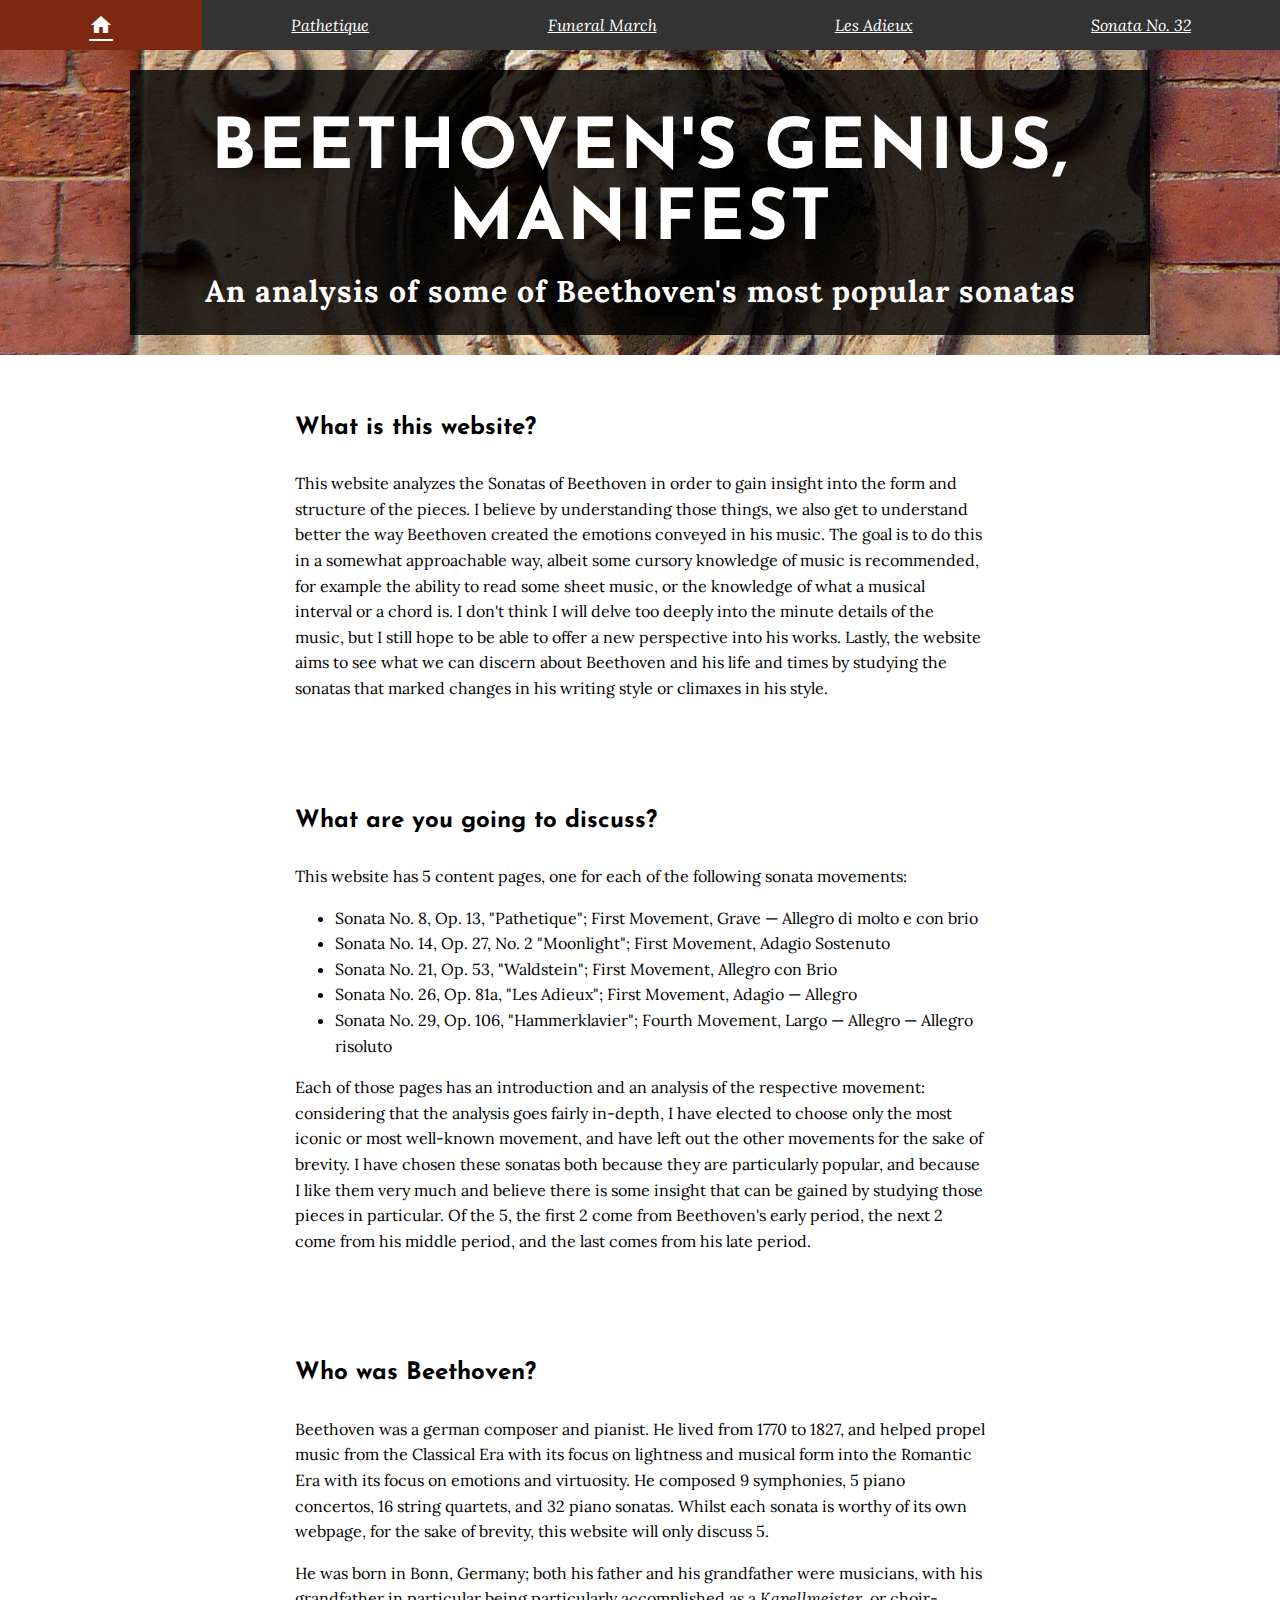
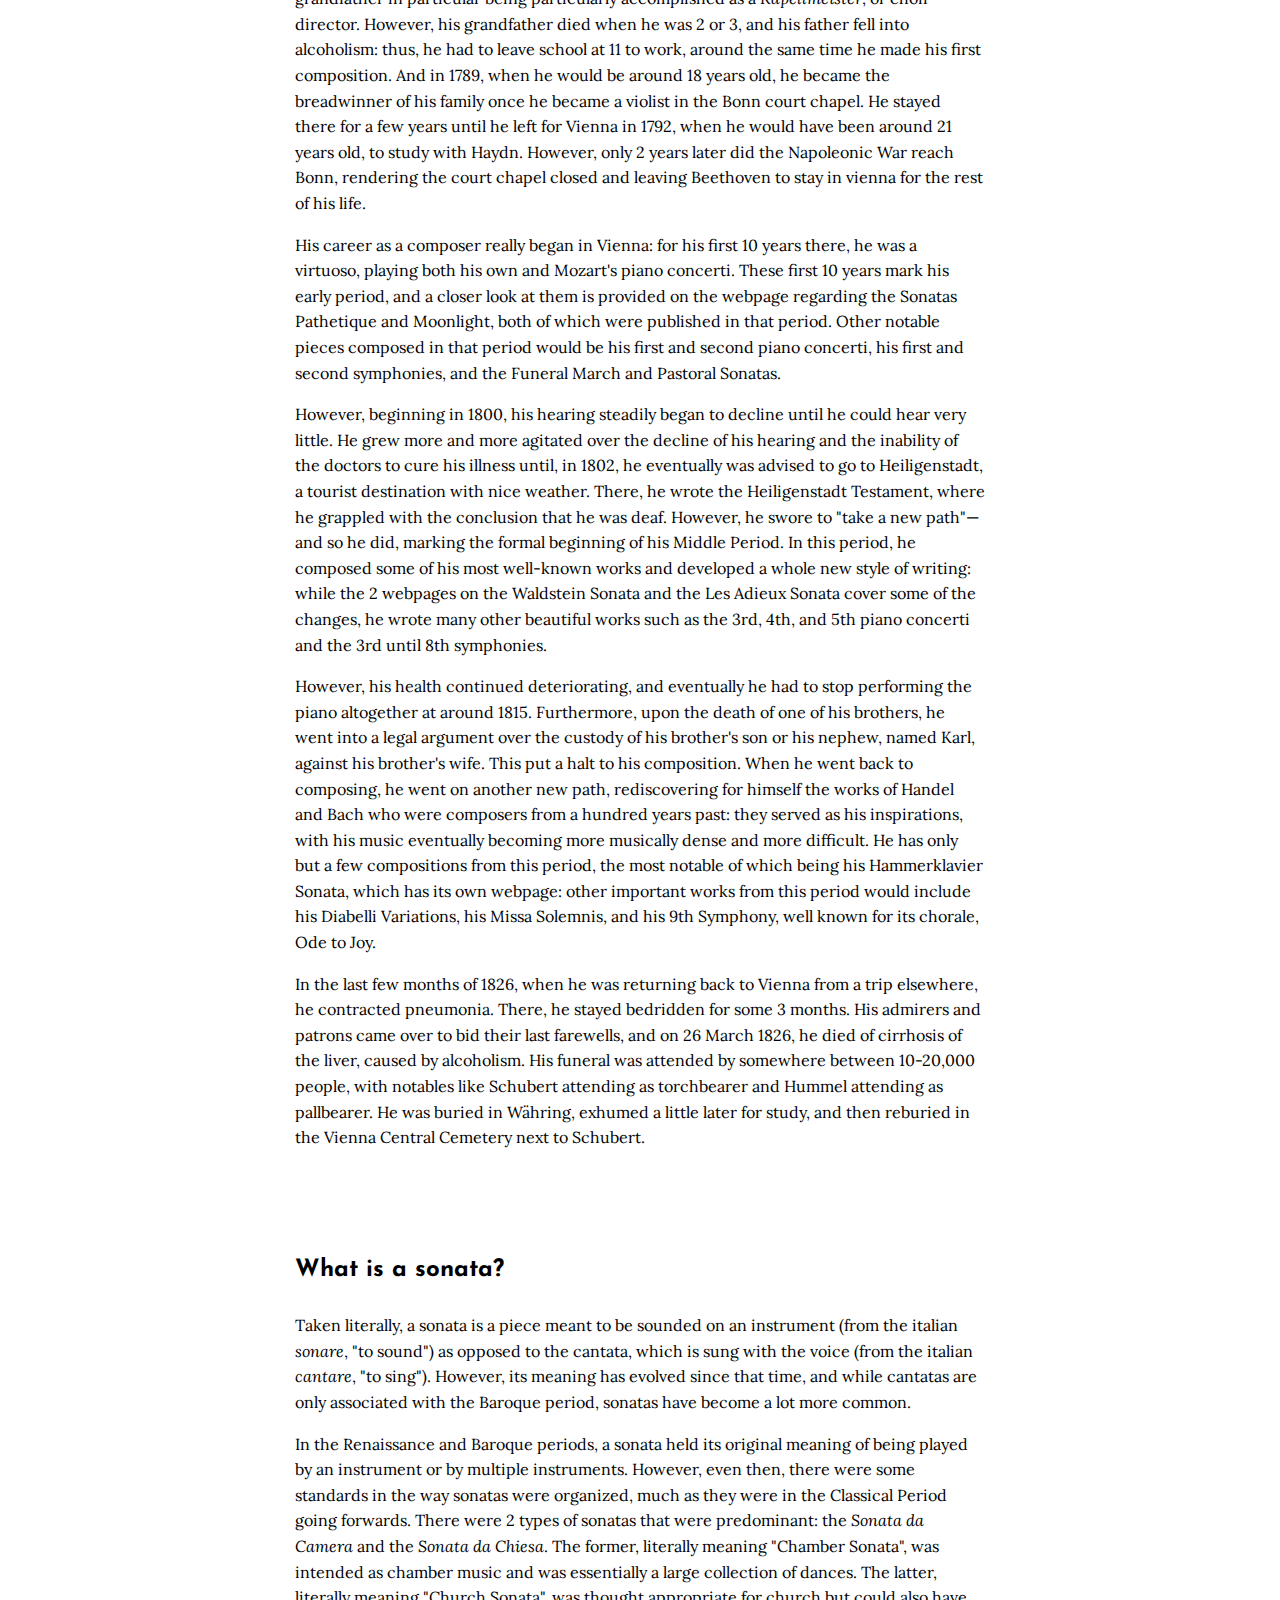
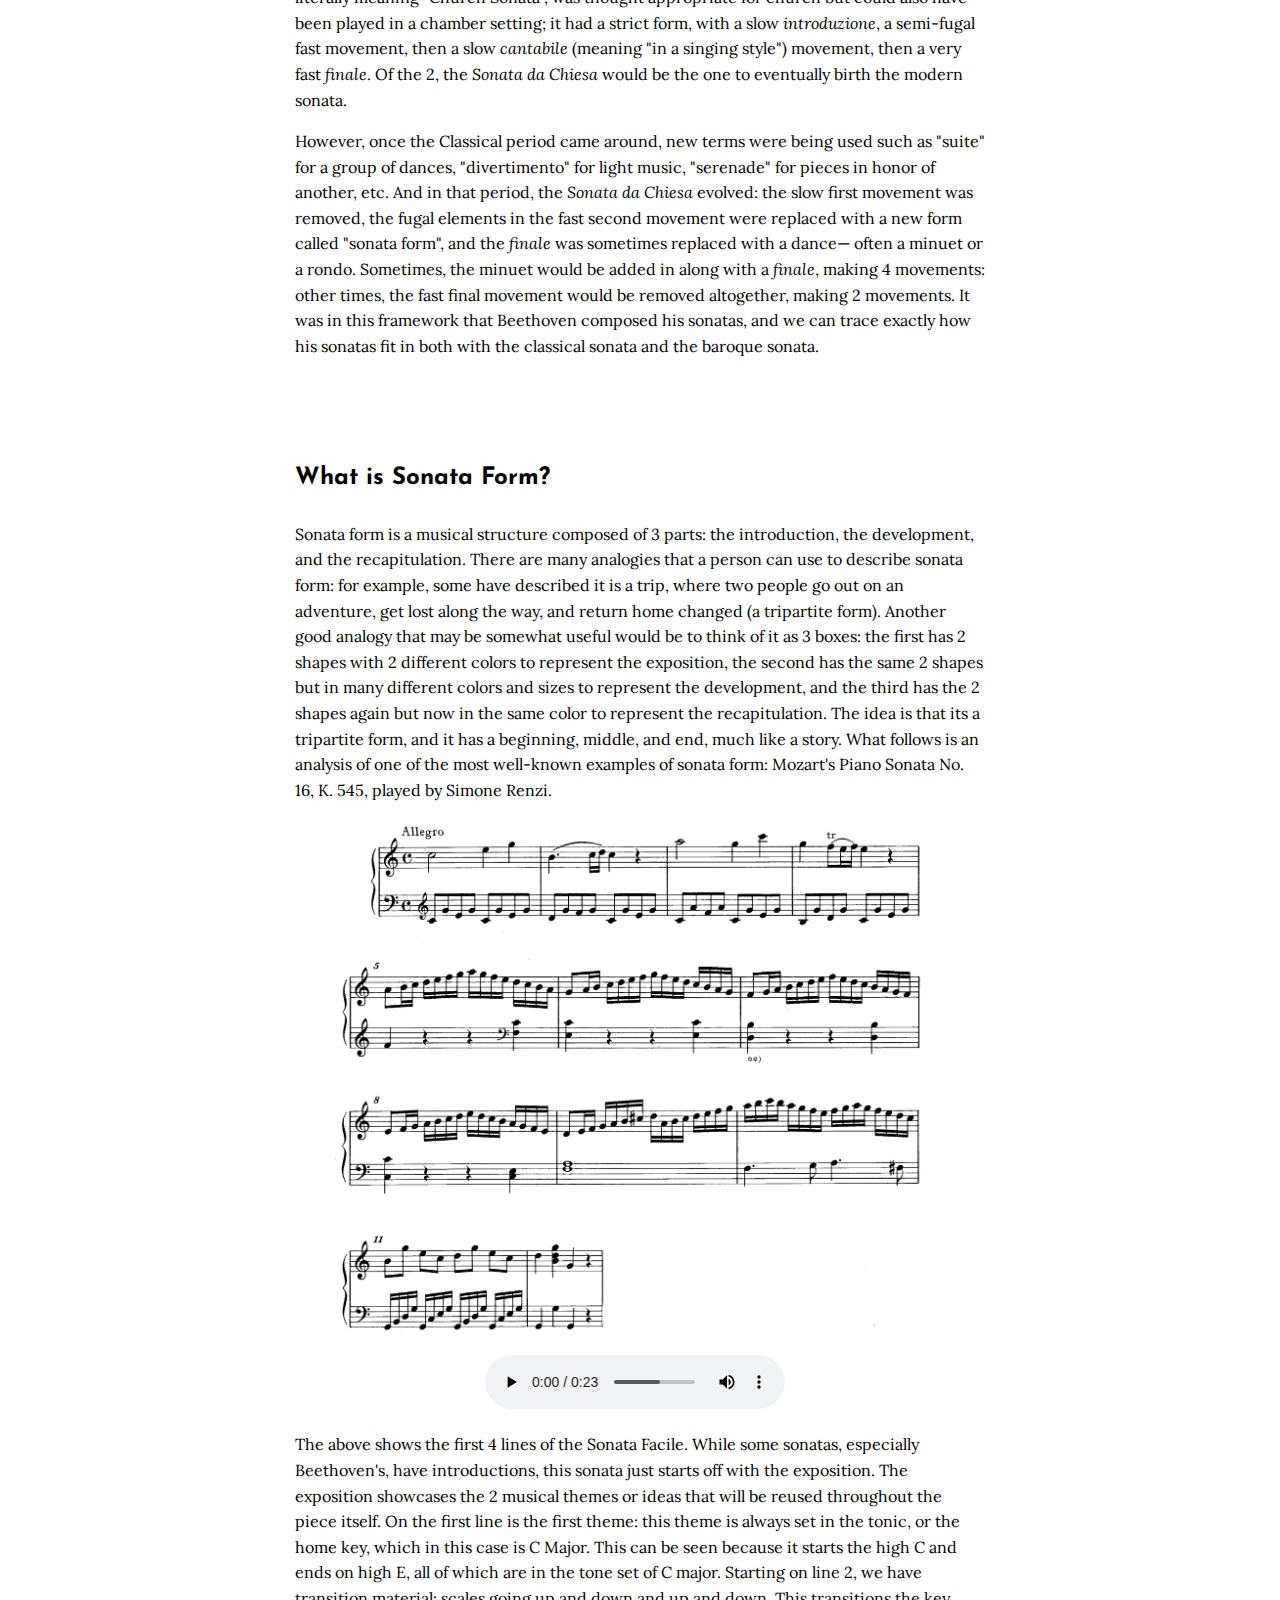
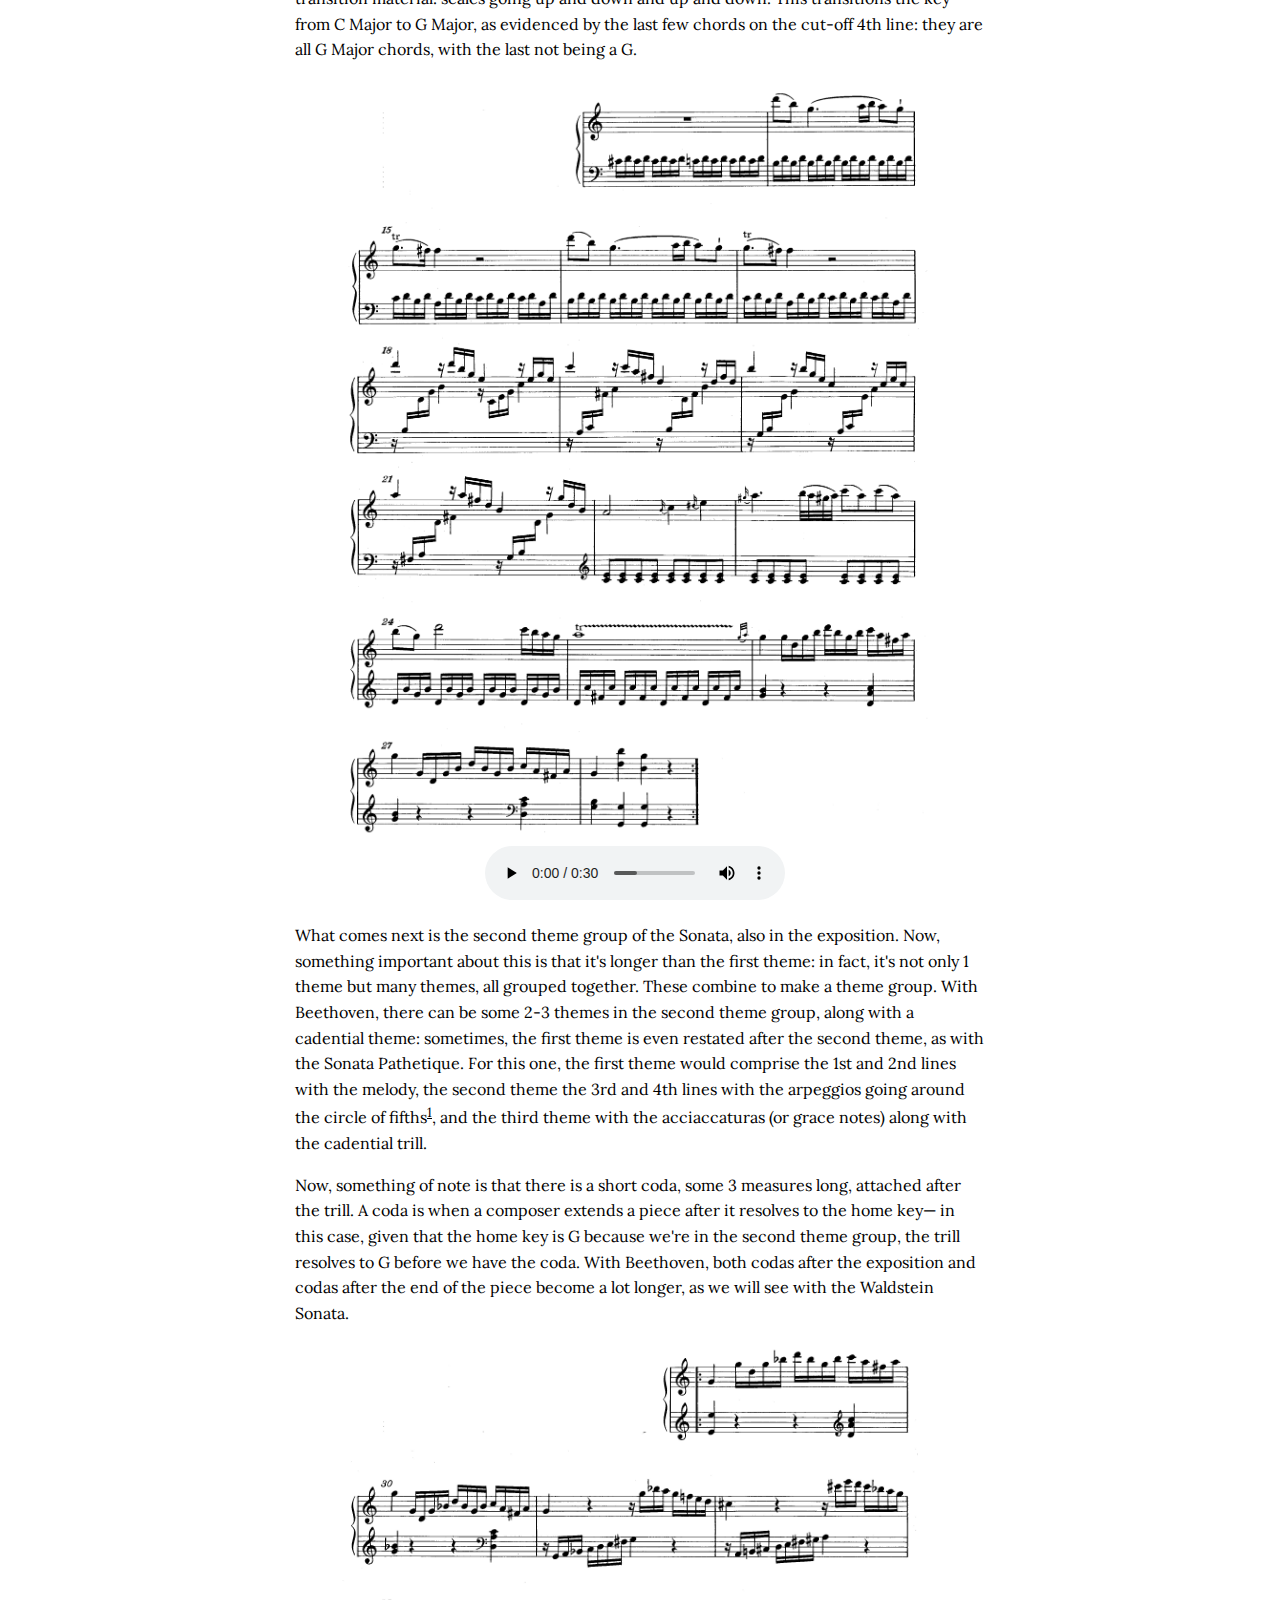
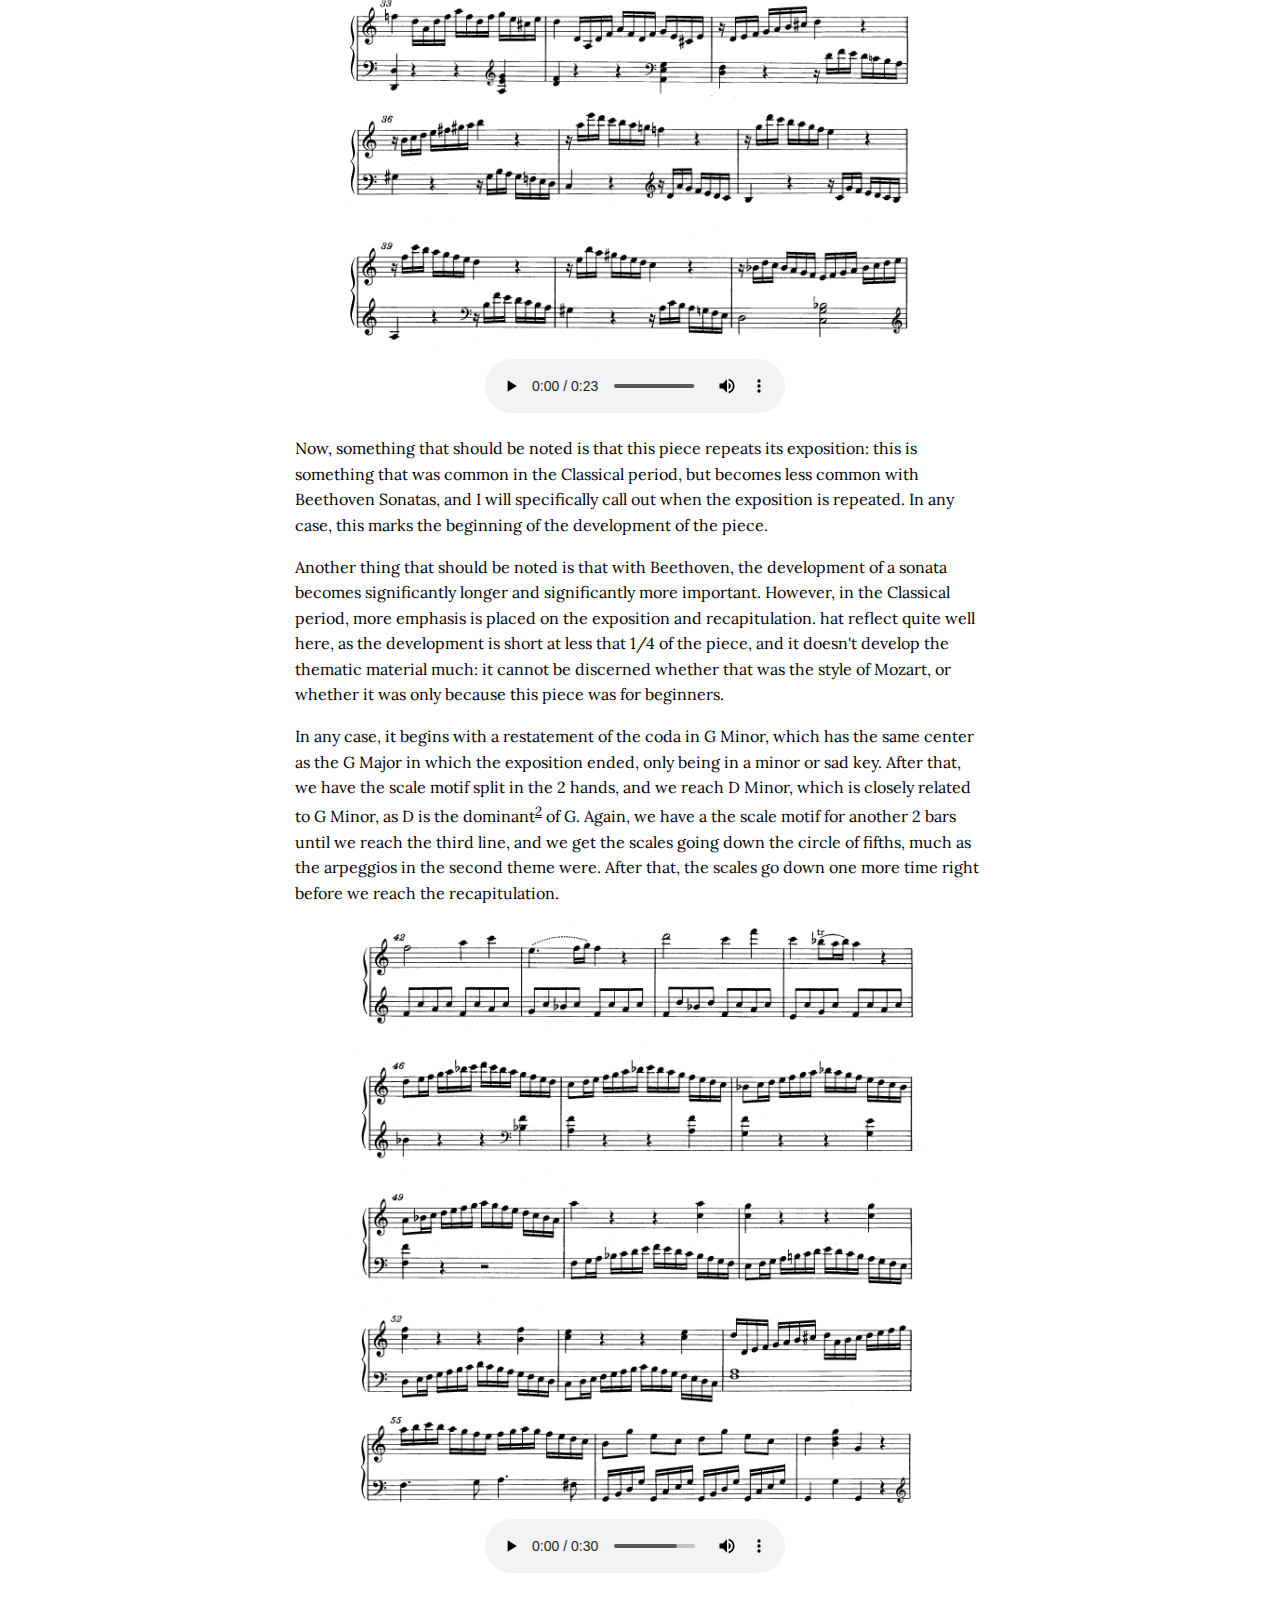
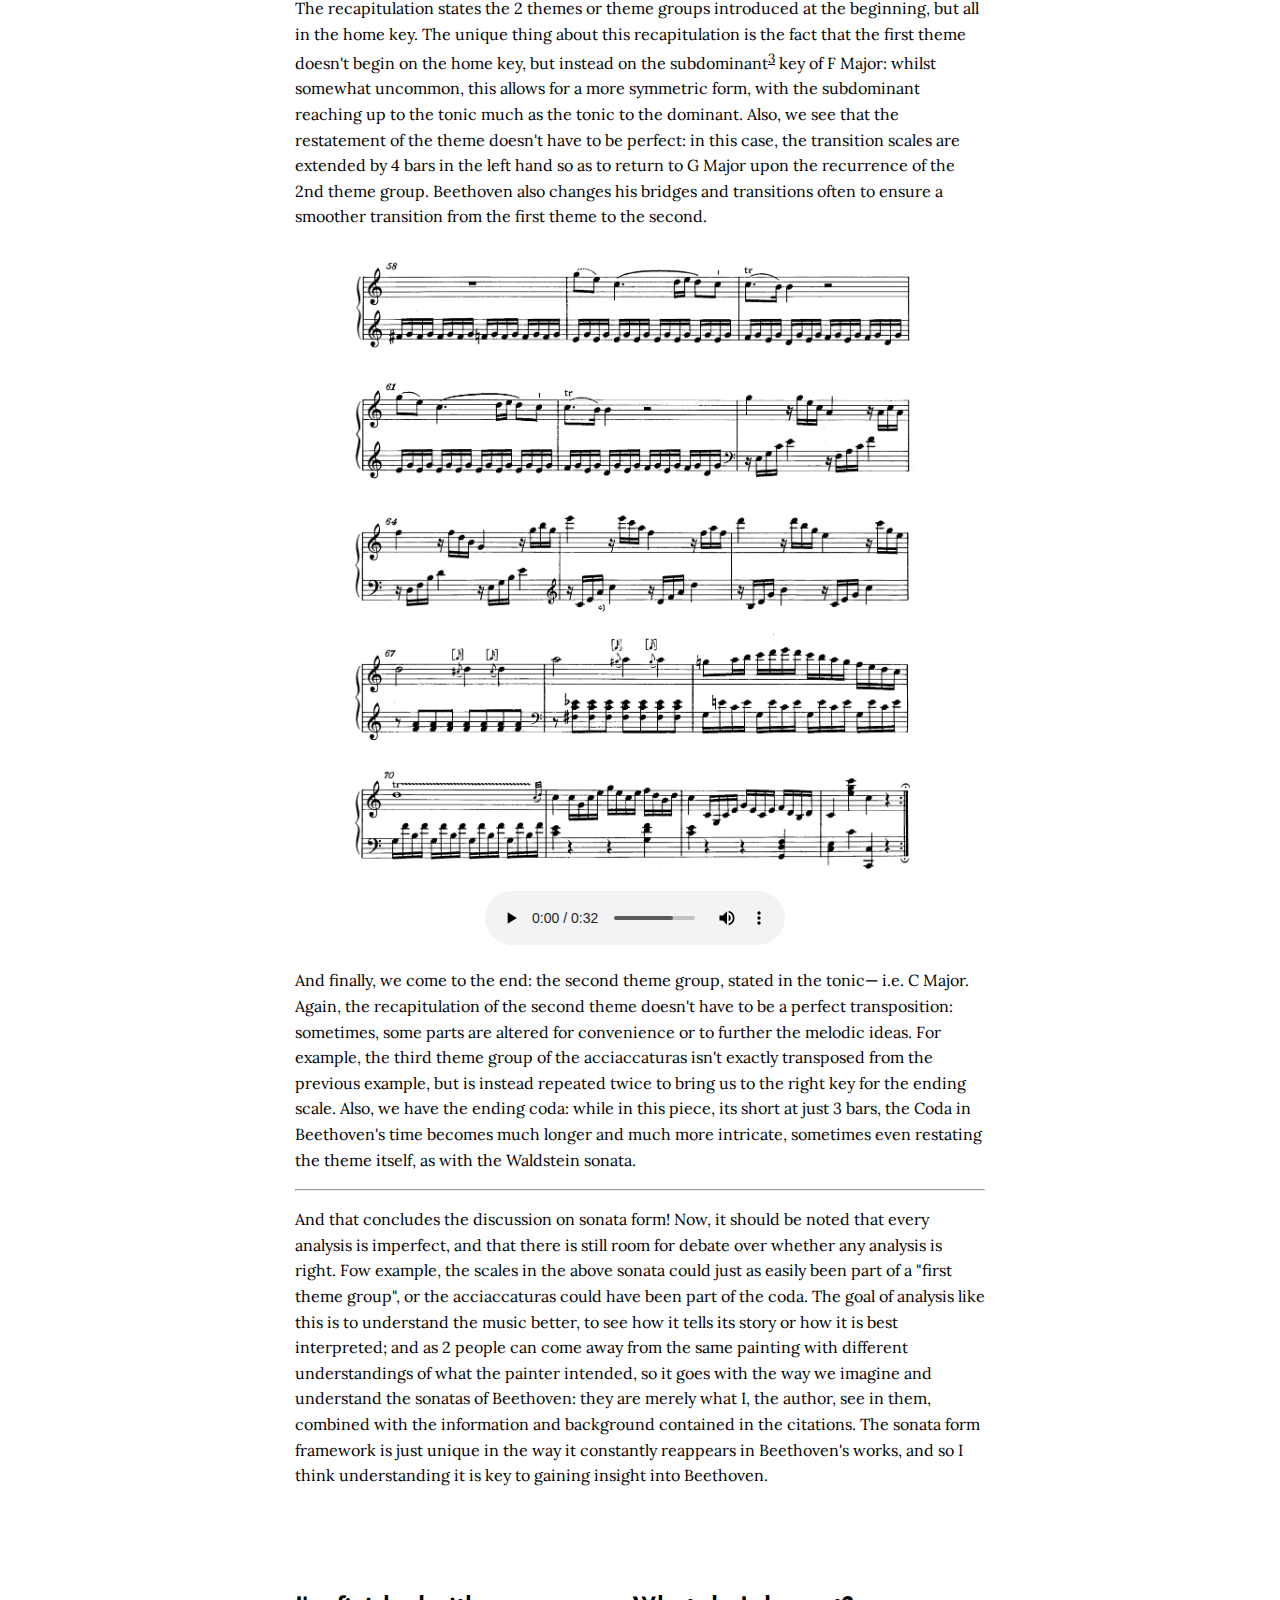
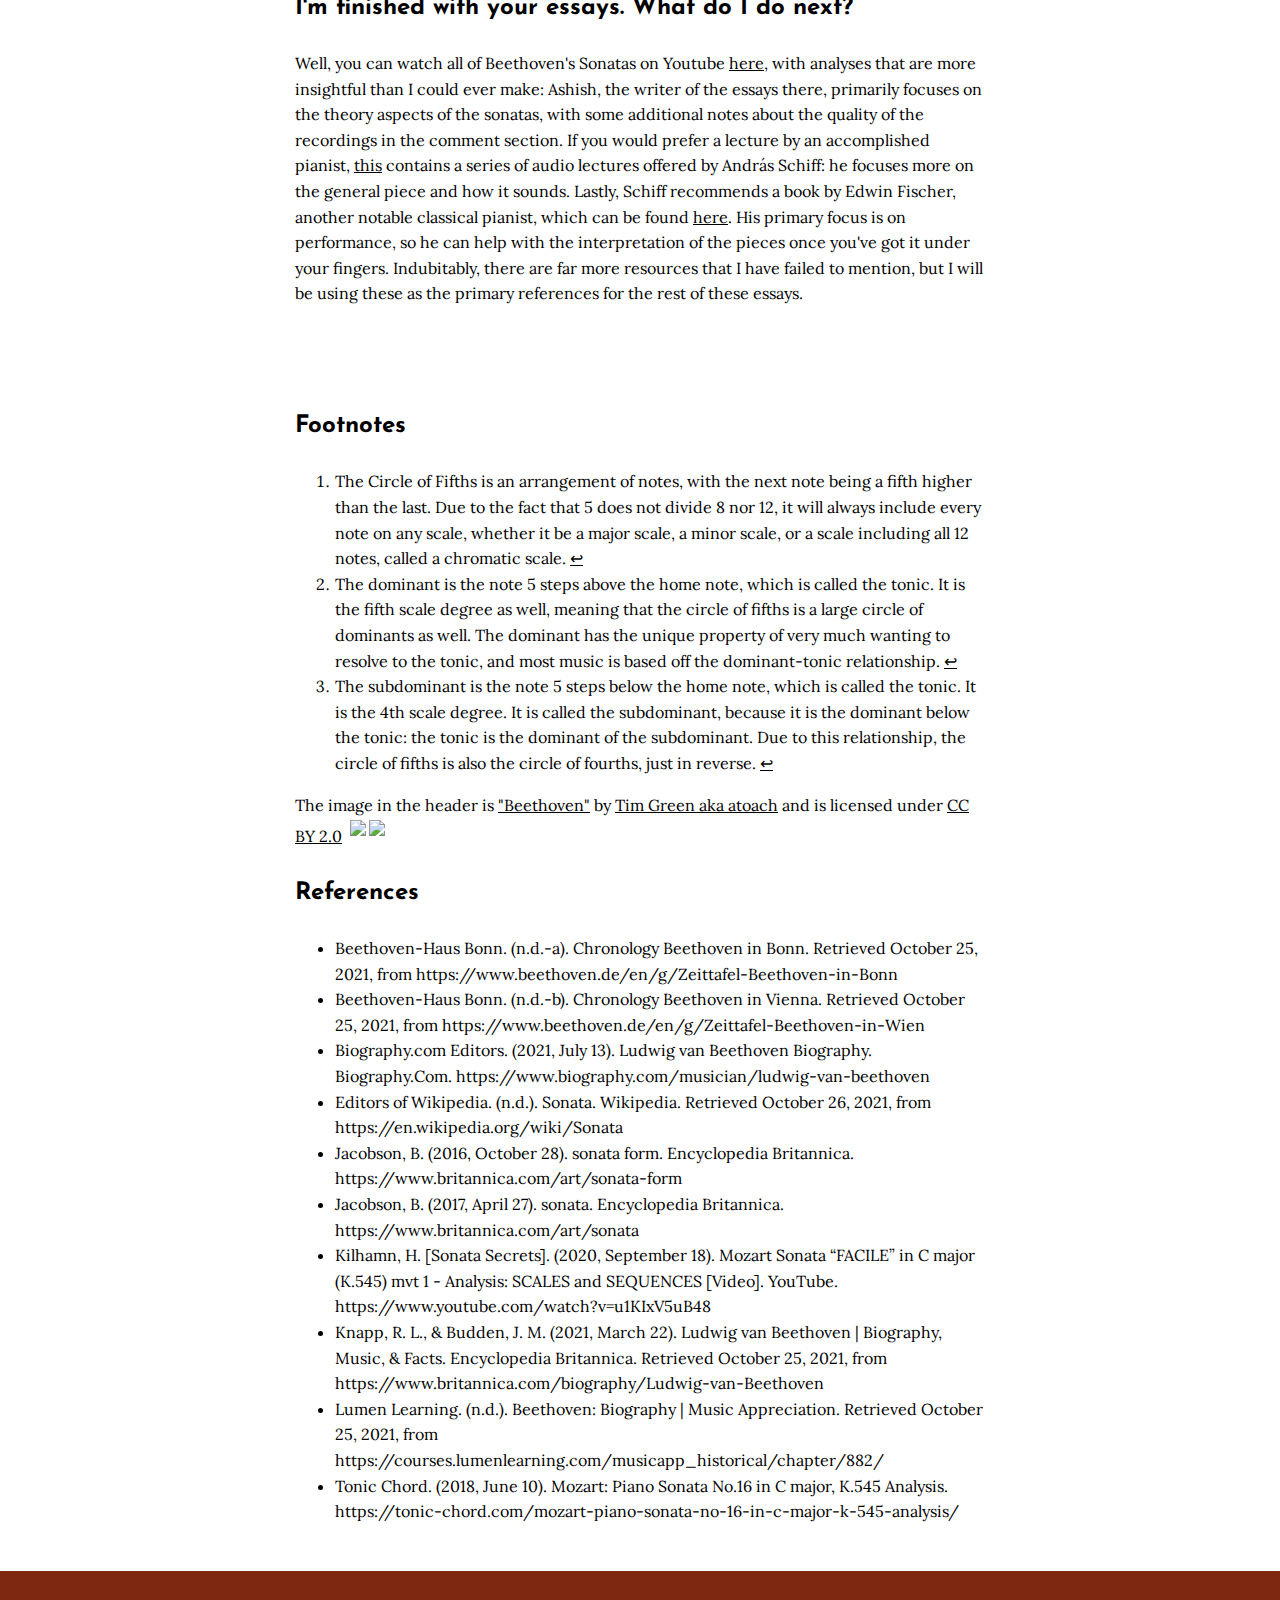
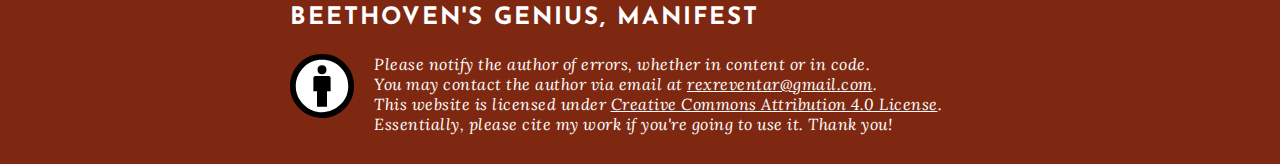
==== commit ca9fe76a: "Finishing details" ====
--- a/index.html
+++ b/index.html
@@ -74,9 +74,12 @@
                 <li id="link_funeral">
                     <a href="./htdocs/funeralmarch.html">Funeral March</a>
                 </li>
-                <li>Waldstein</li>
-                <li>Les Adieux</li>
-                <li>Hammerklavier</li>
+                <li id="link_lesadieux">
+                    <a href="./htdocs/lesadieux.html">Les Adieux</a>
+                </li>
+                <li id="link_sonata32">
+                    <a href="./htdocs/sonata32.html">Sonata No. 32</a>
+                </li>
             </ul>
         </nav>
         <header>
--- a/css/index.css
+++ b/css/index.css
@@ -88,6 +88,16 @@
     color: #ffffff;
 }
 
+#link_lesadieux:hover {
+    background-color: #b87333;
+    color: #ffffff;
+}
+
+#link_sonata32:hover {
+    background-color: #003153;
+    color: #ffffff;
+}
+
 a {
     color: inherit;
     text-decoration: underline;
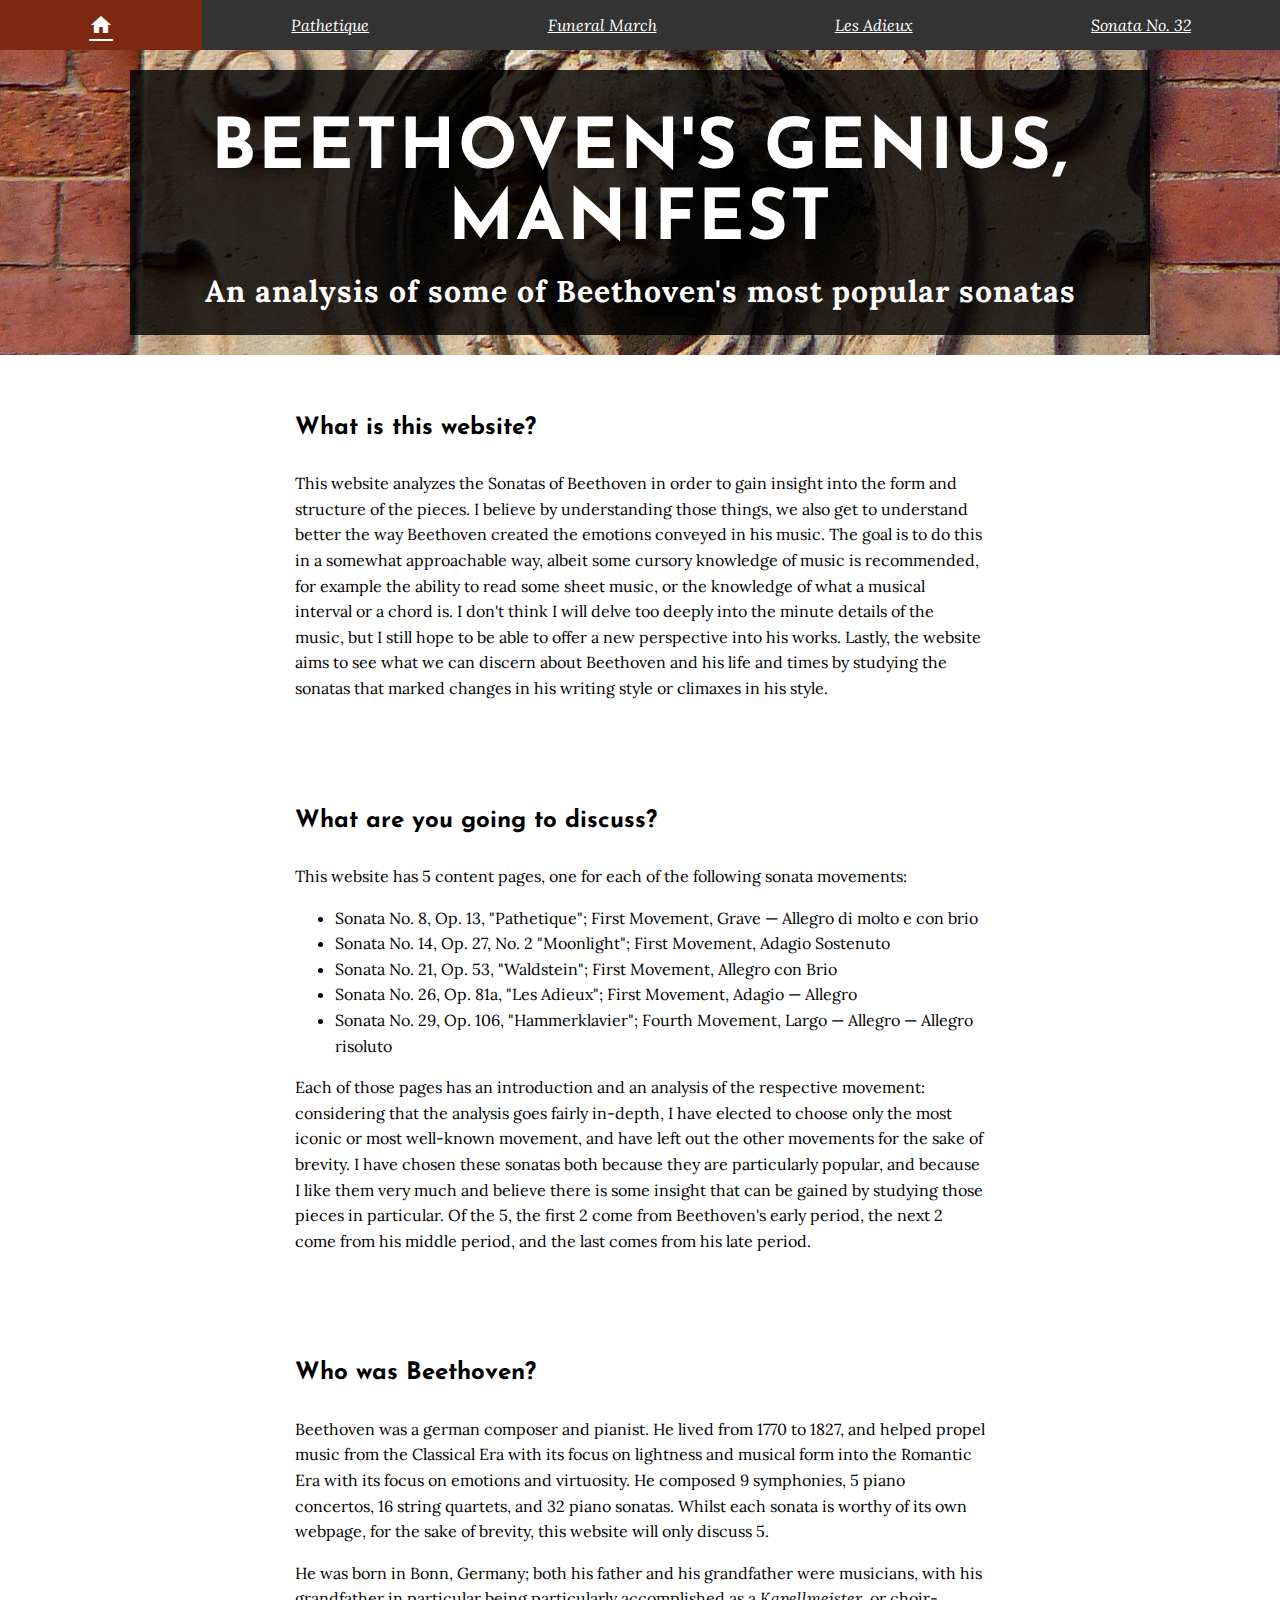
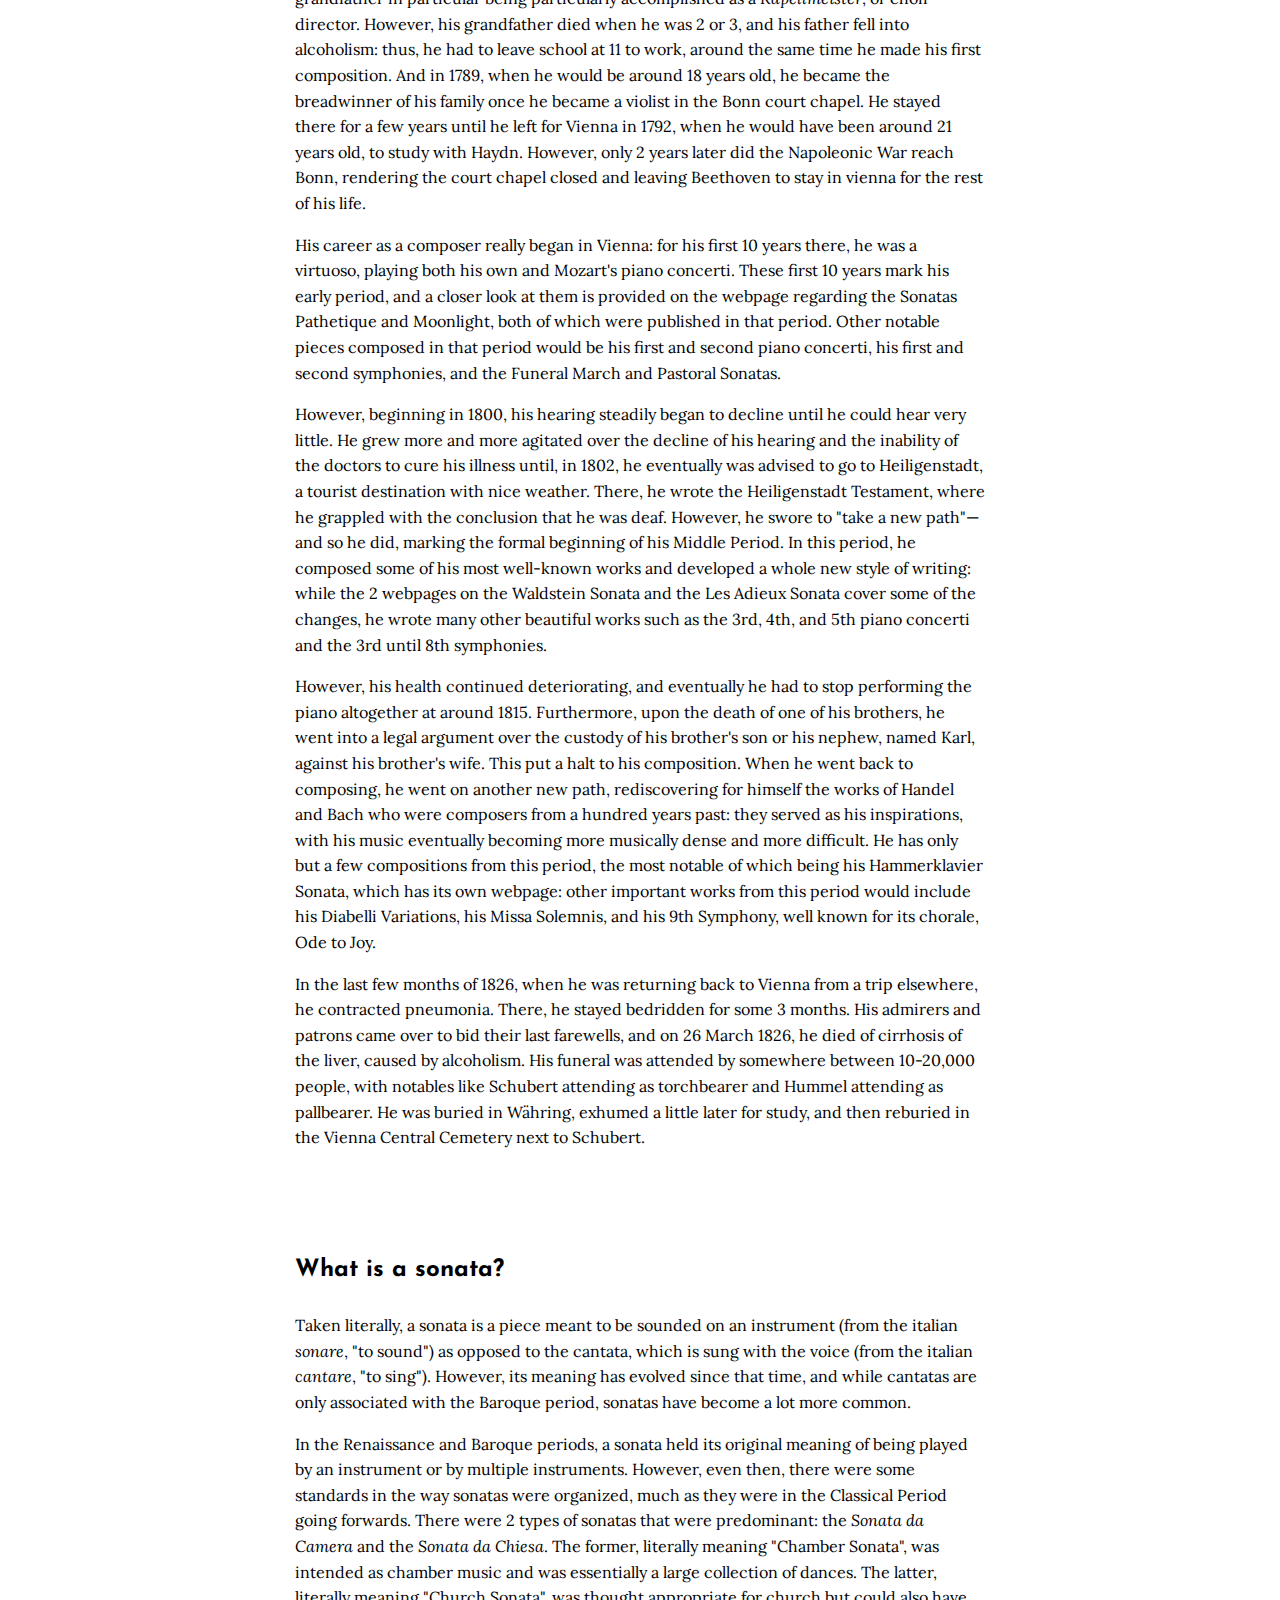
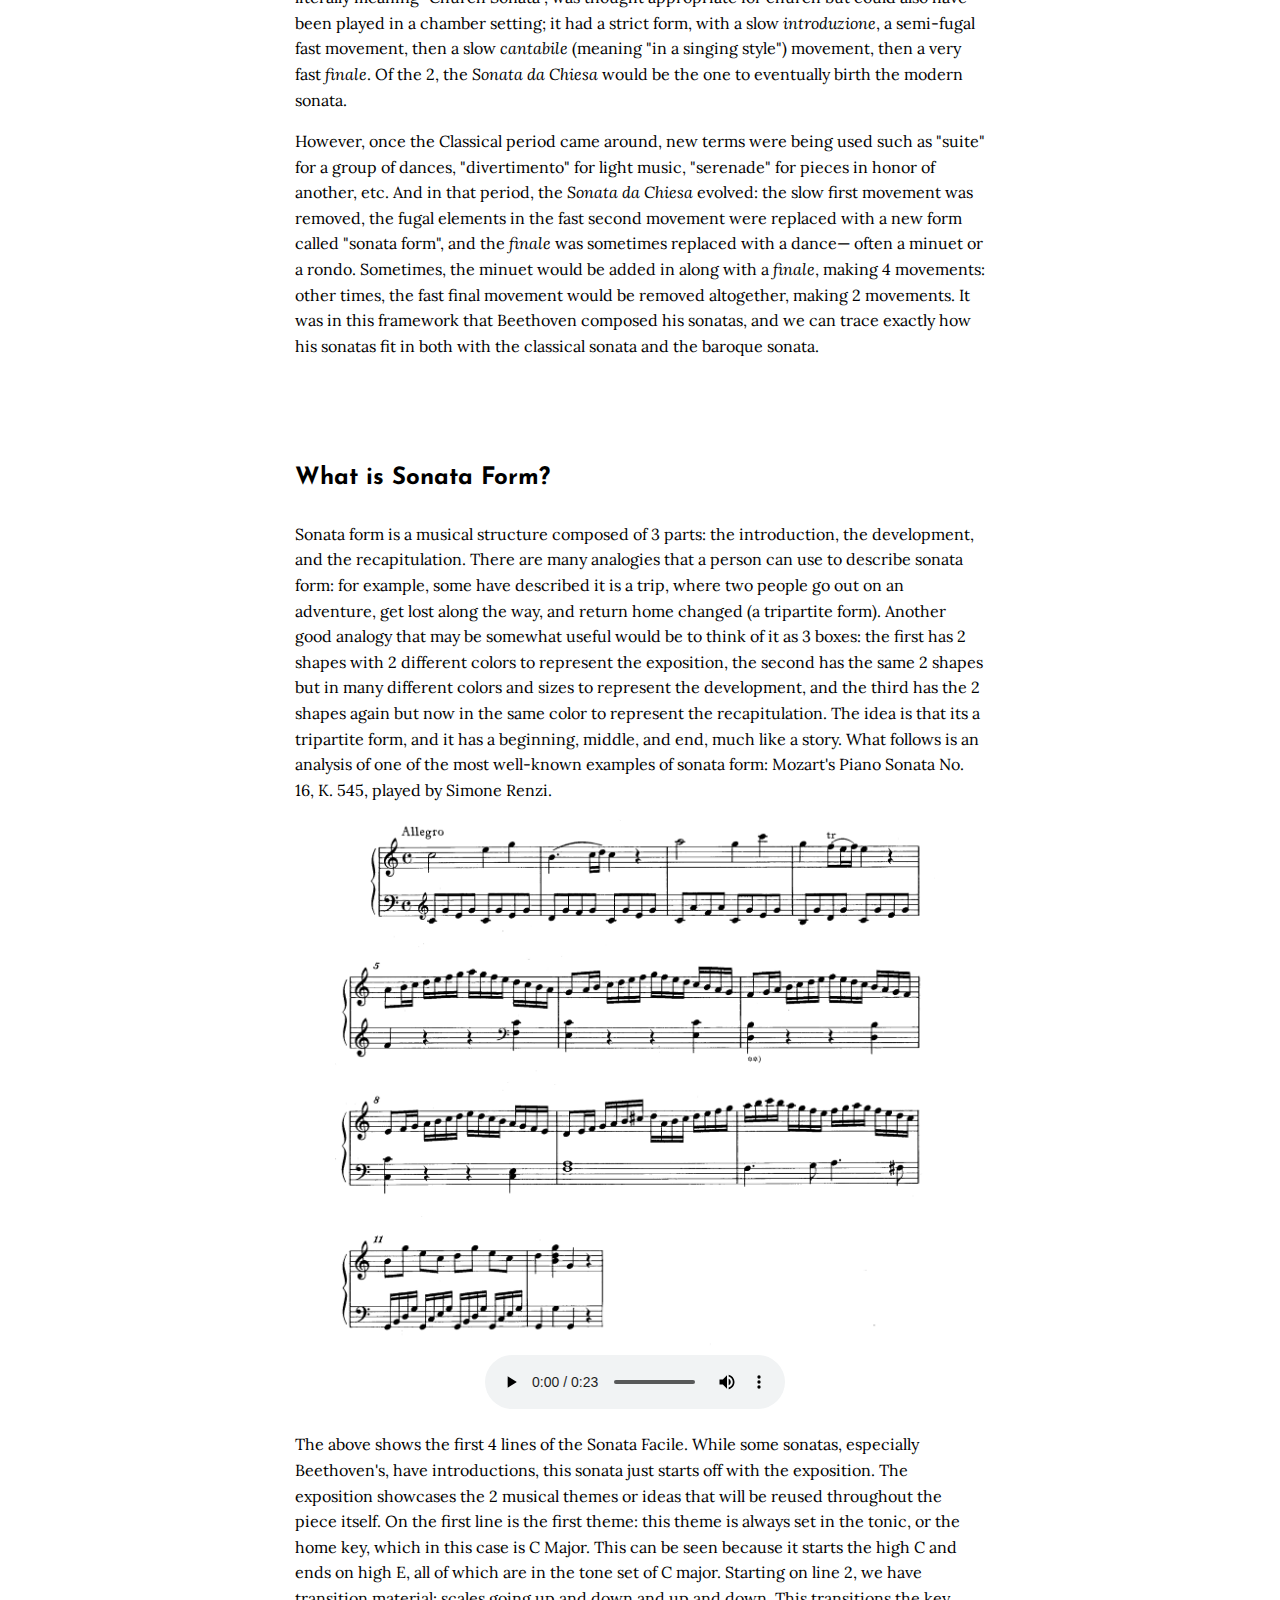
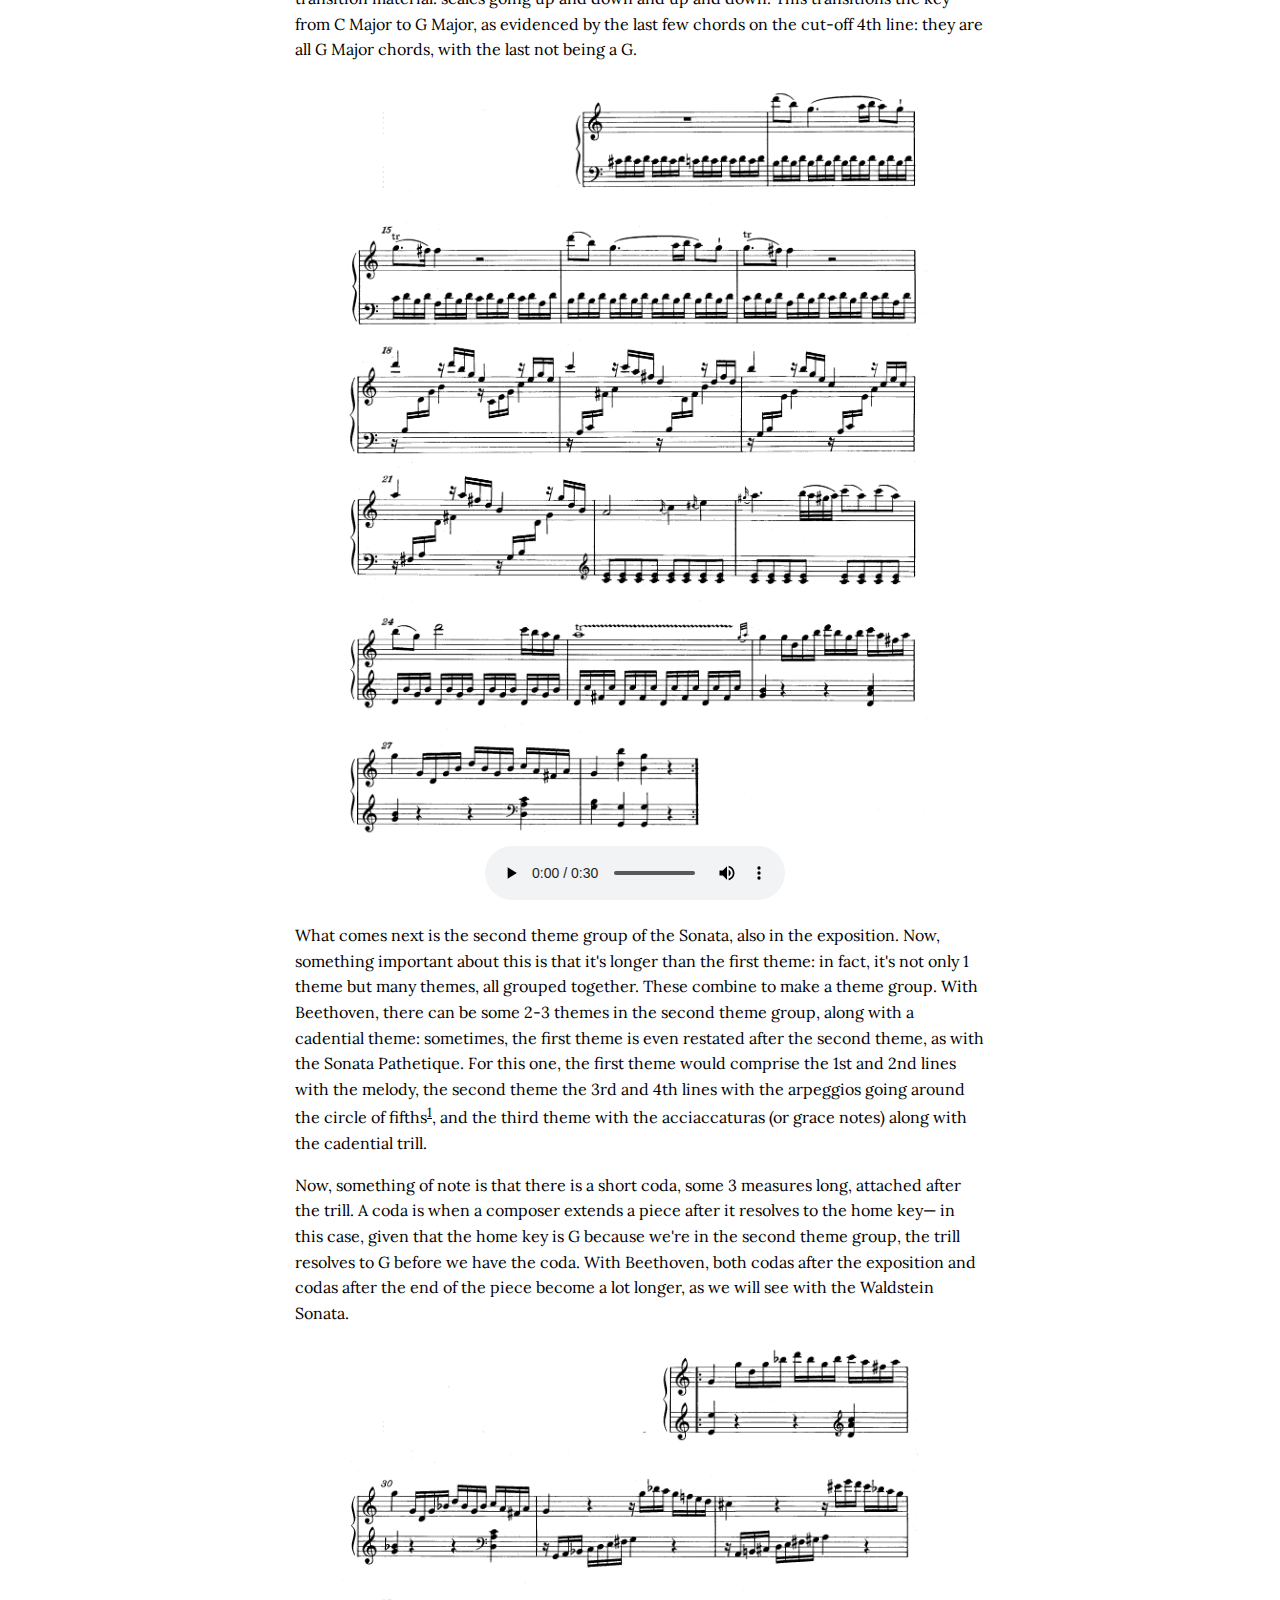
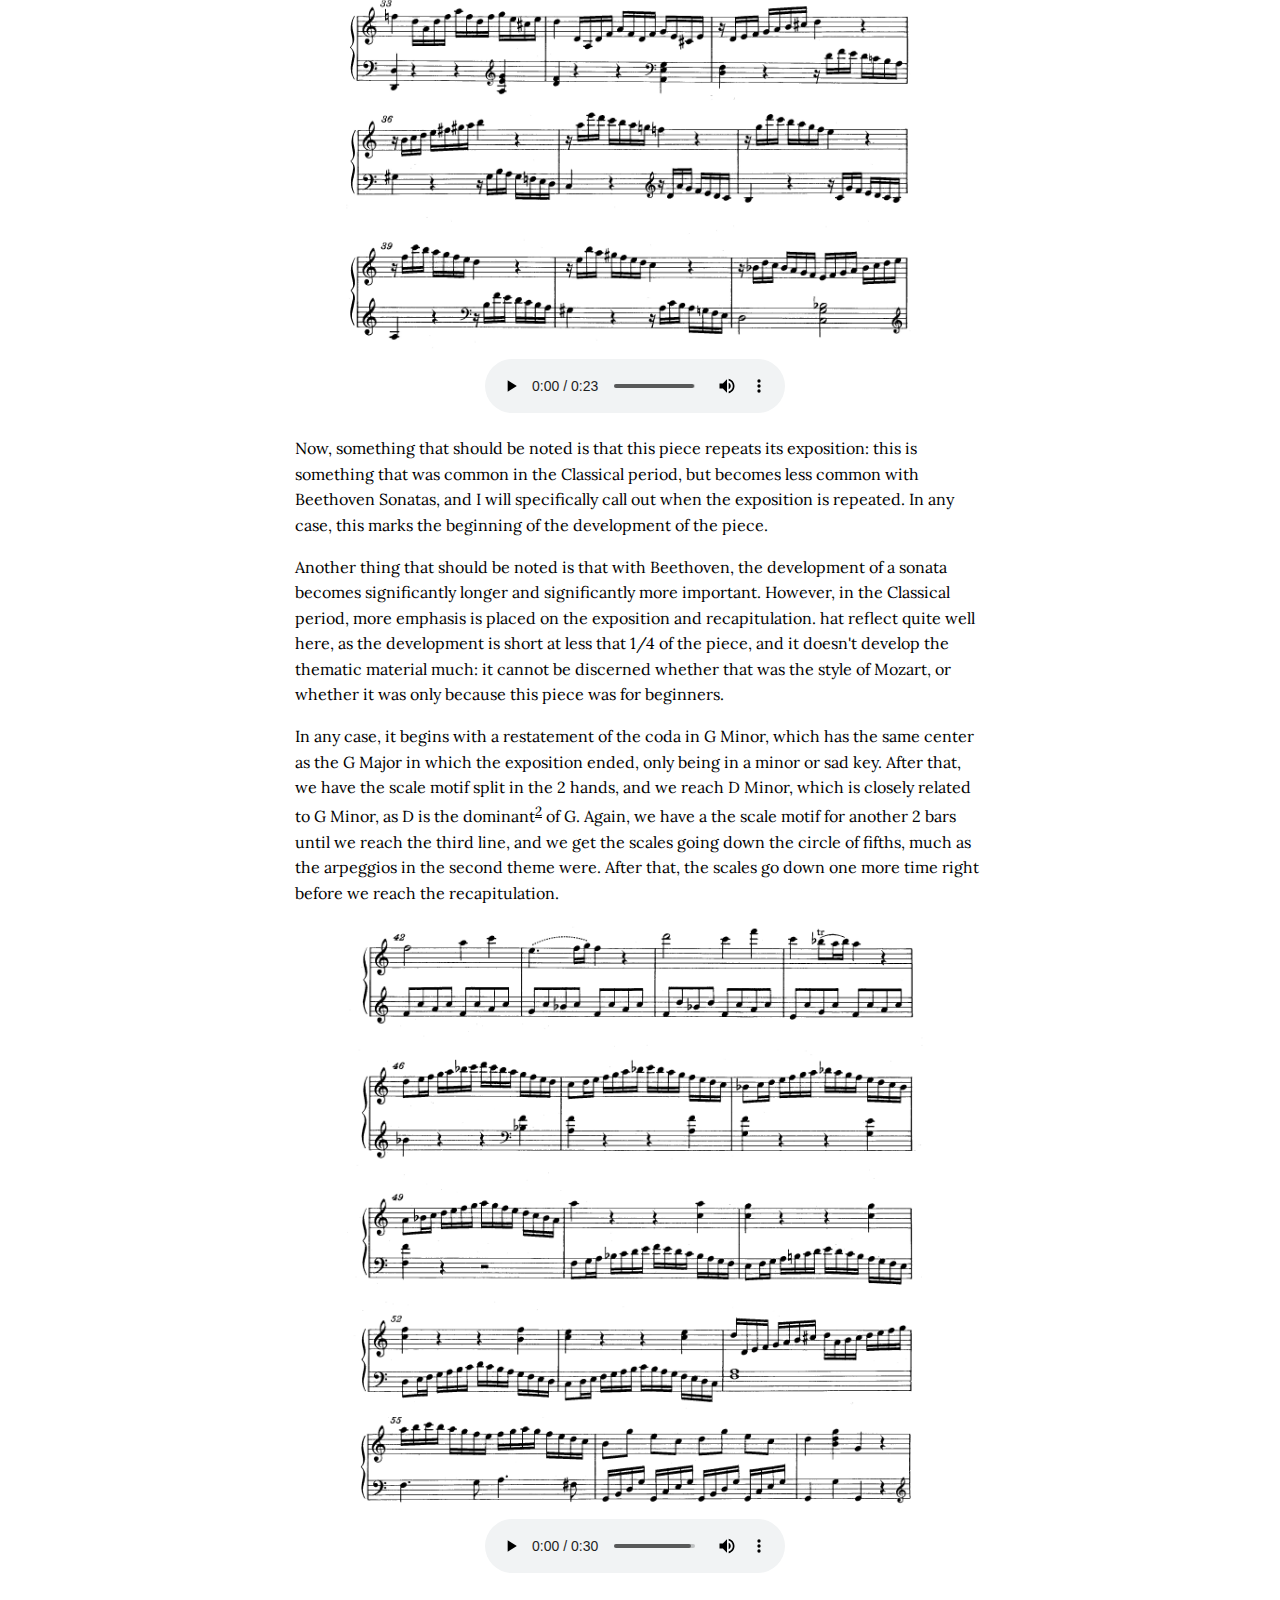
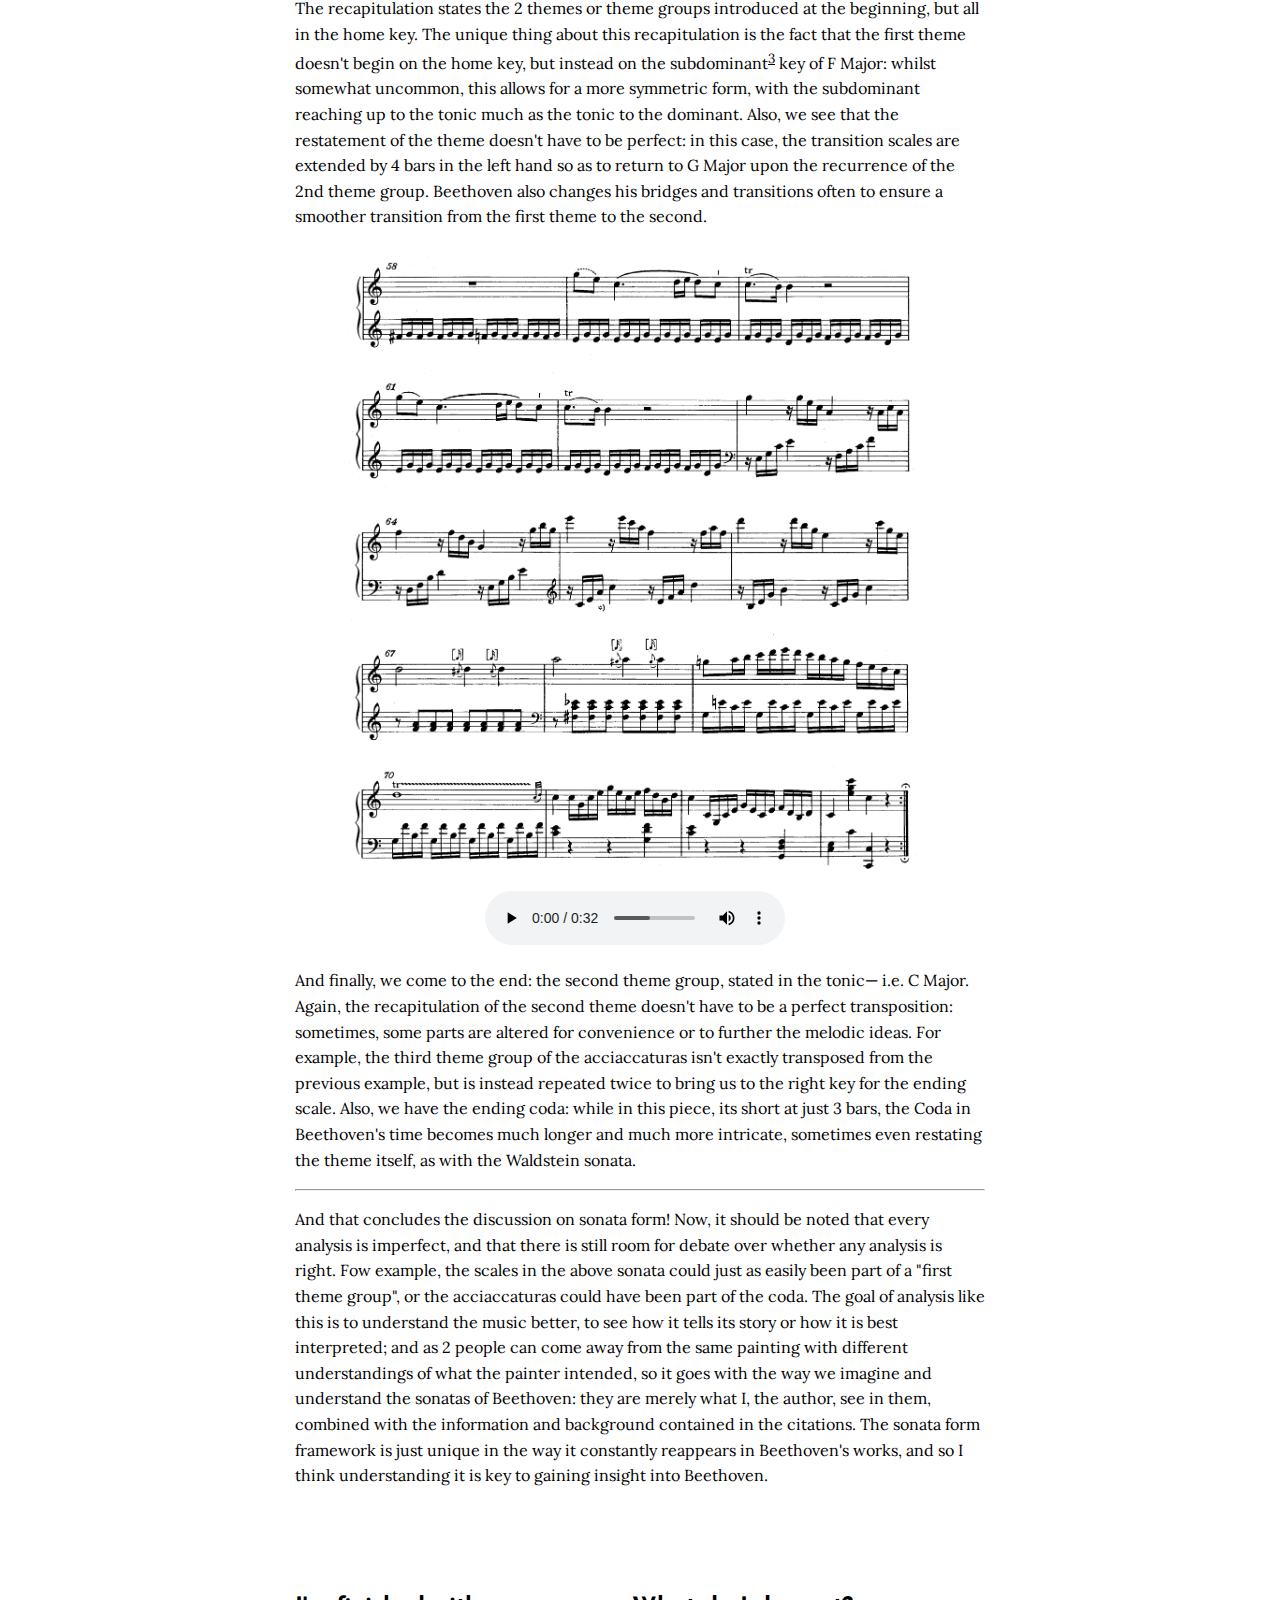
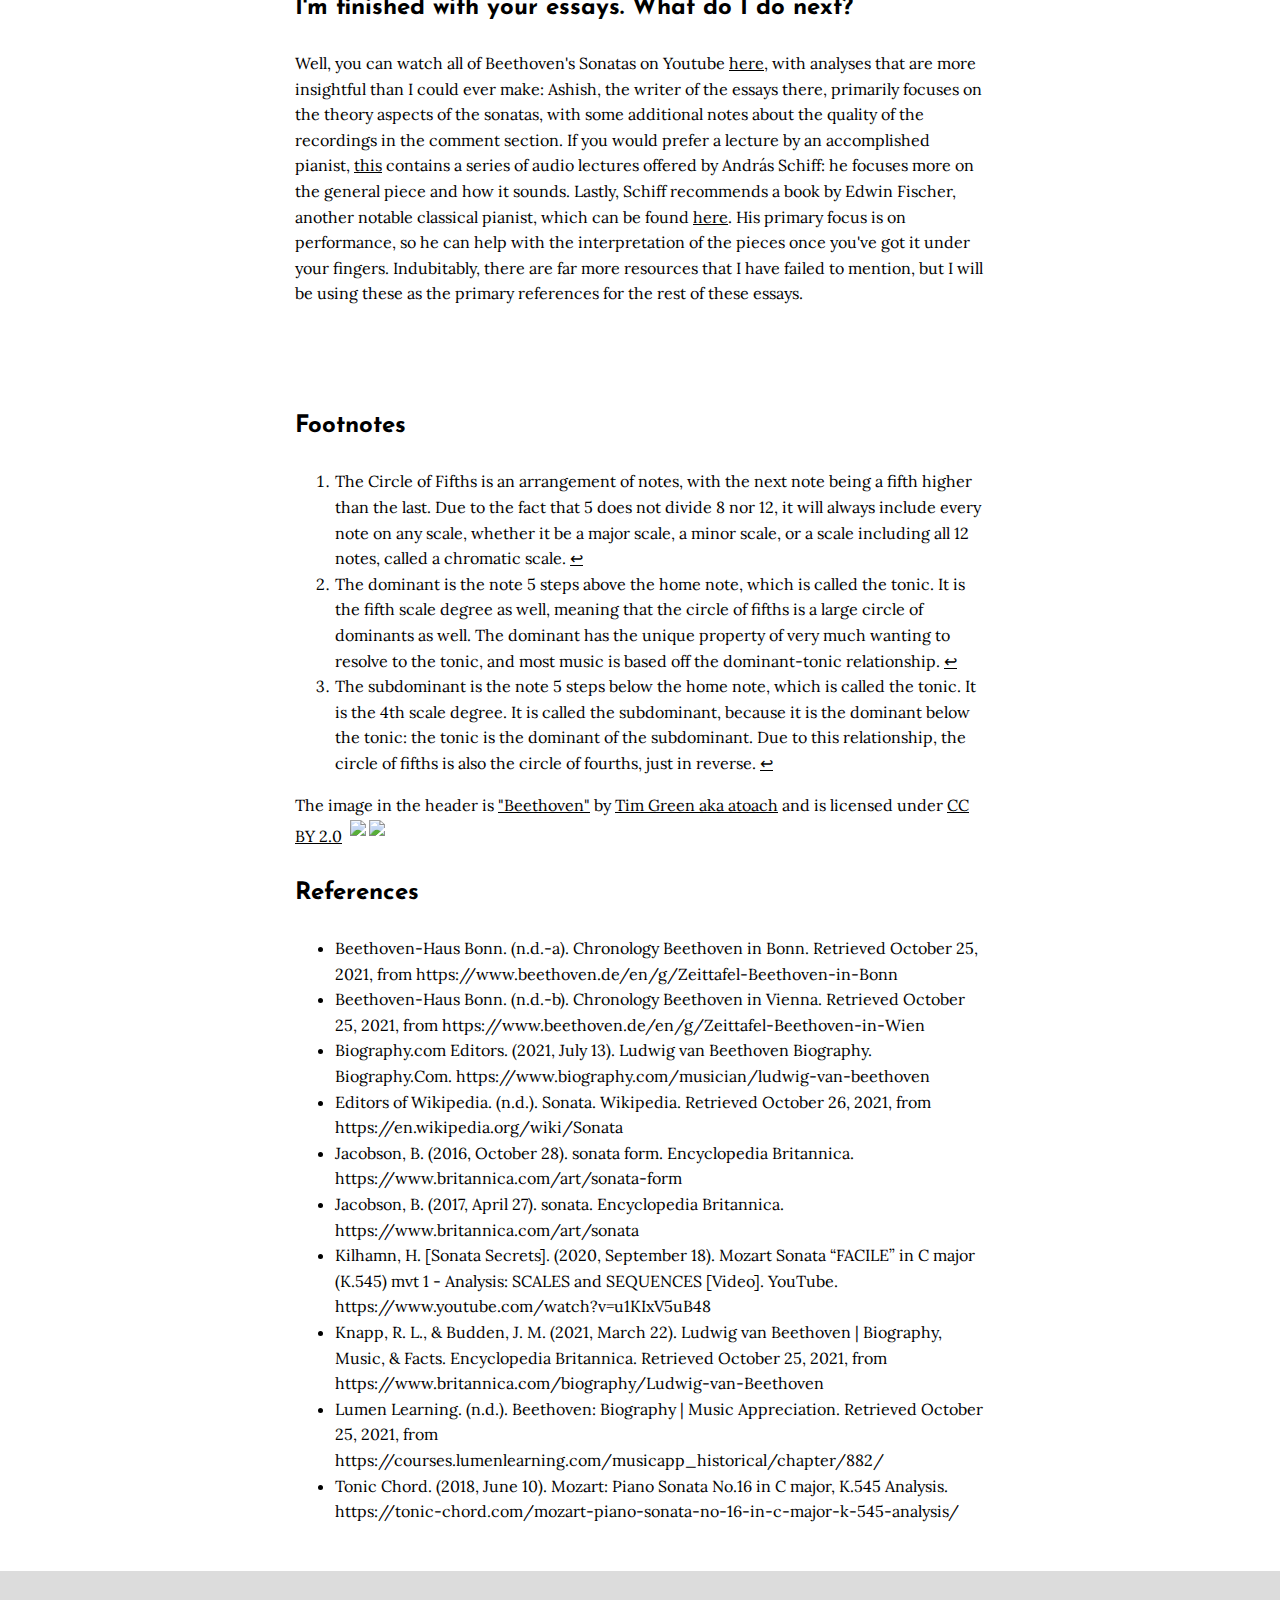
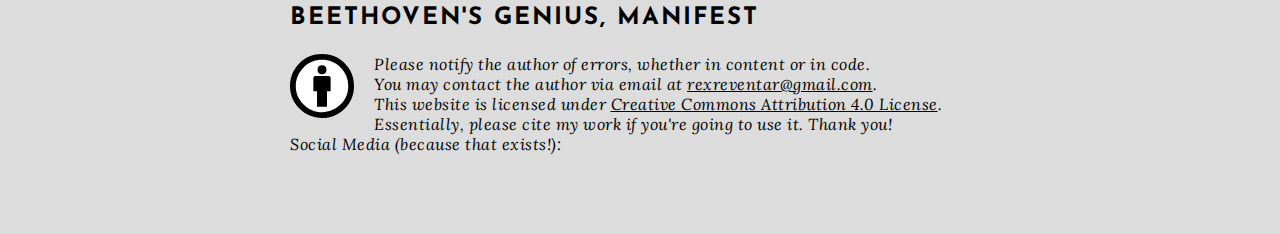
==== commit 79720e59: "Added socmed stuff" ====
--- a/index.html
+++ b/index.html
@@ -685,7 +685,19 @@
                         >Creative Commons Attribution 4.0 License</a
                     >. <br />
                     Essentially, please cite my work if you're going to use it.
-                    Thank you!
+                    Thank you! <br />
+                    Social Media (because that exists!): <br />
+                    <div id="sc">
+                        <a
+                            href="https://www.facebook.com/rex.alphonse.reventar"
+                            id="fb"
+                        ></a>
+                        <a href="https://twitter.com/rexreventar" id="tw"></a>
+                        <a
+                            href="https://www.youtube.com/channel/UC8yrZ9_IzDb8VWvV8saKxvA"
+                            id="yt"
+                        ></a>
+                    </div>
                 </address>
             </div>
         </footer>
--- a/css/index.css
+++ b/css/index.css
@@ -8,7 +8,8 @@
     --main-bg-col: #ffffff; /*fffdd1ee, if necessary*/
     --main-tex-col: #000000;
 
-    --footer-bg-col: #7e2811;
+    --footer-bg-col: #dcdcdc;
+    --footer-fg-col: #000000;
 }
 
 /* Overarching Design */
@@ -190,7 +191,7 @@
     box-sizing: border-box;
 
     background-color: var(--footer-bg-col);
-    color: var(--header-text-col);
+    color: var(--footer-fg-col);
     width: 100%;
 
     margin: 0;
@@ -222,4 +223,41 @@
 #footer_center > address {
     font-family: 'Lora', serif;
     letter-spacing: 0.5px;
+}
+
+#sc {
+    height: 50px;
+    padding: 0px;
+    display: flex;
+    justify-content: left;
+    align-items: center;
+}
+
+#sc a {
+    width: 50px;
+    height: 50px;
+}
+
+#sc a#fb {
+    background: url("../images/img_sprite.png") no-repeat -18px -18px;
+}
+
+#sc a#fb:hover {
+    background: url("../images/img_sprite.png") no-repeat -18px calc(-18px - 168px);
+}
+
+#sc a#tw {
+    background: url("../images/img_sprite.png") no-repeat -97px -18px;
+}
+
+#sc a#tw:hover {
+    background: url("../images/img_sprite.png") no-repeat -97px calc(-18px - 168px);
+}
+
+#sc a#yt {
+    background: url("../images/img_sprite.png") no-repeat -182px -18px;
+}
+
+#sc a#yt:hover {
+    background: url("../images/img_sprite.png") no-repeat -182px calc(-18px - 168px);
 }